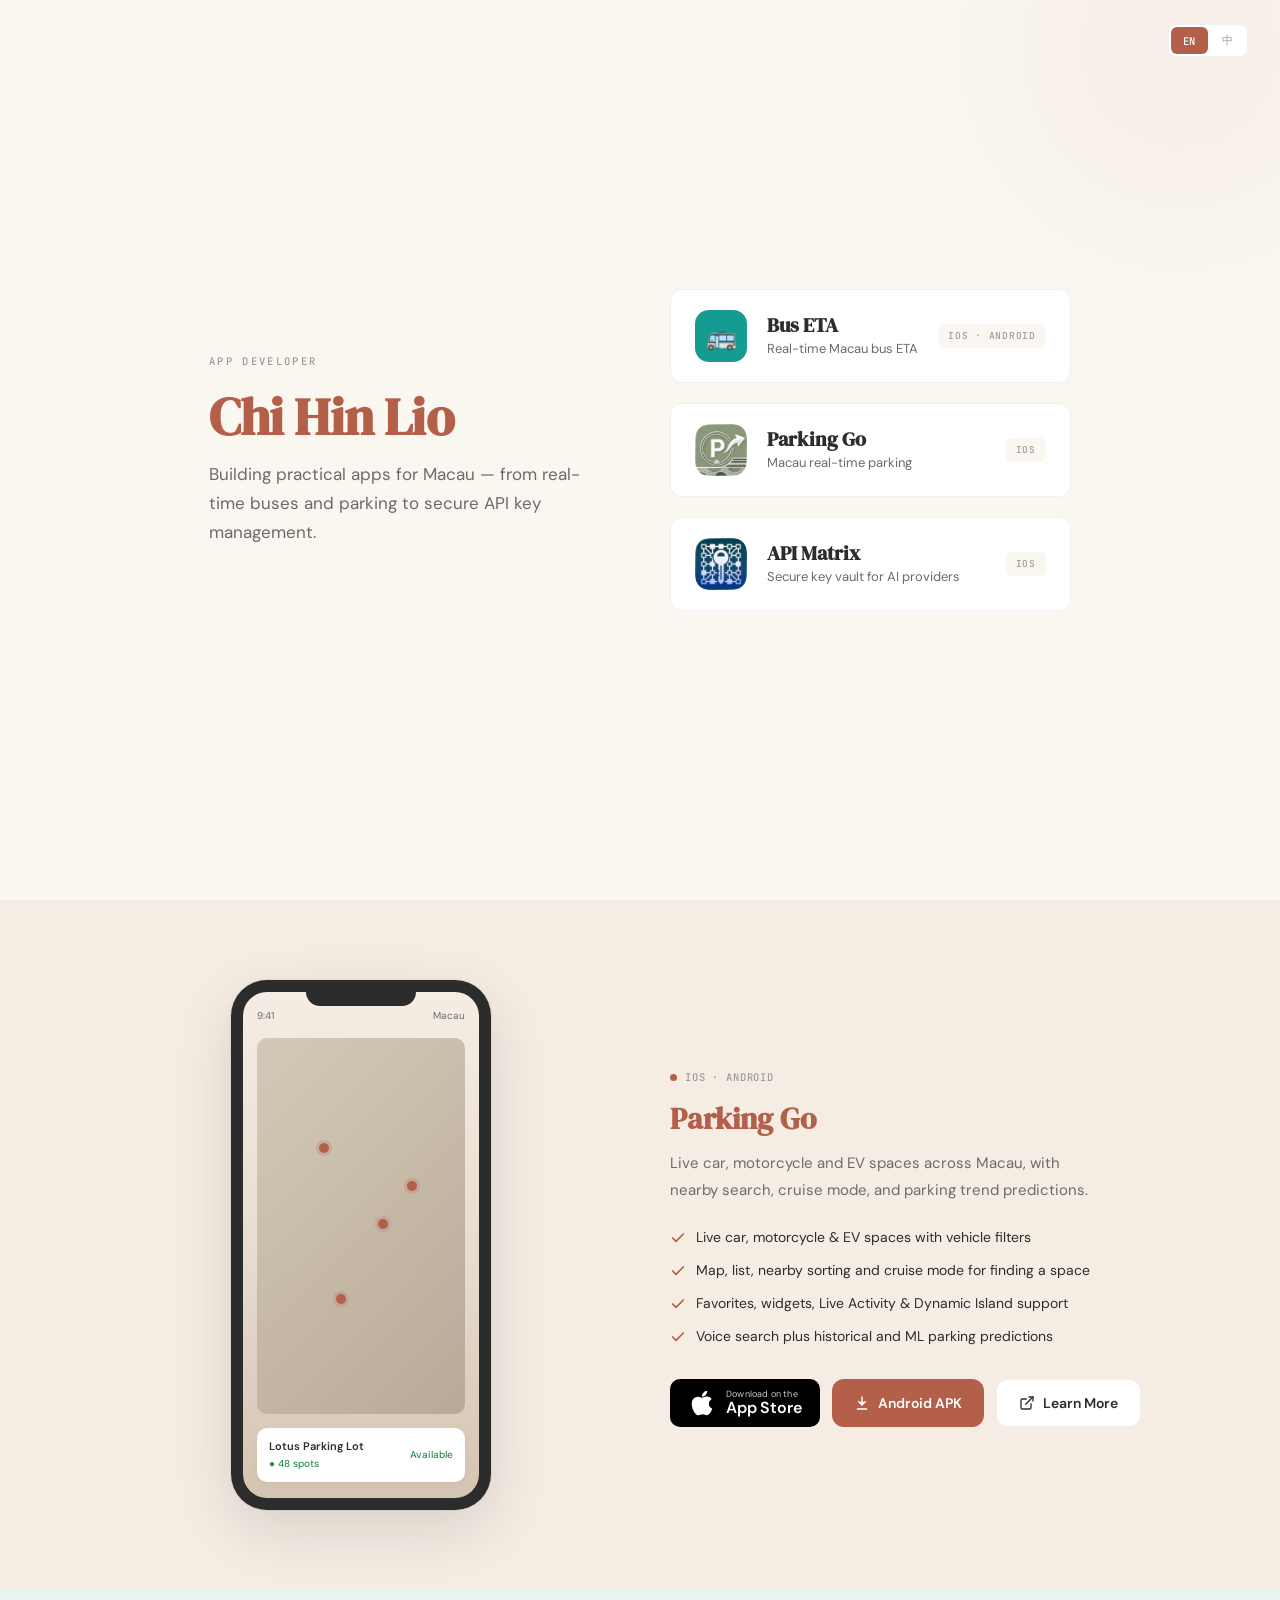
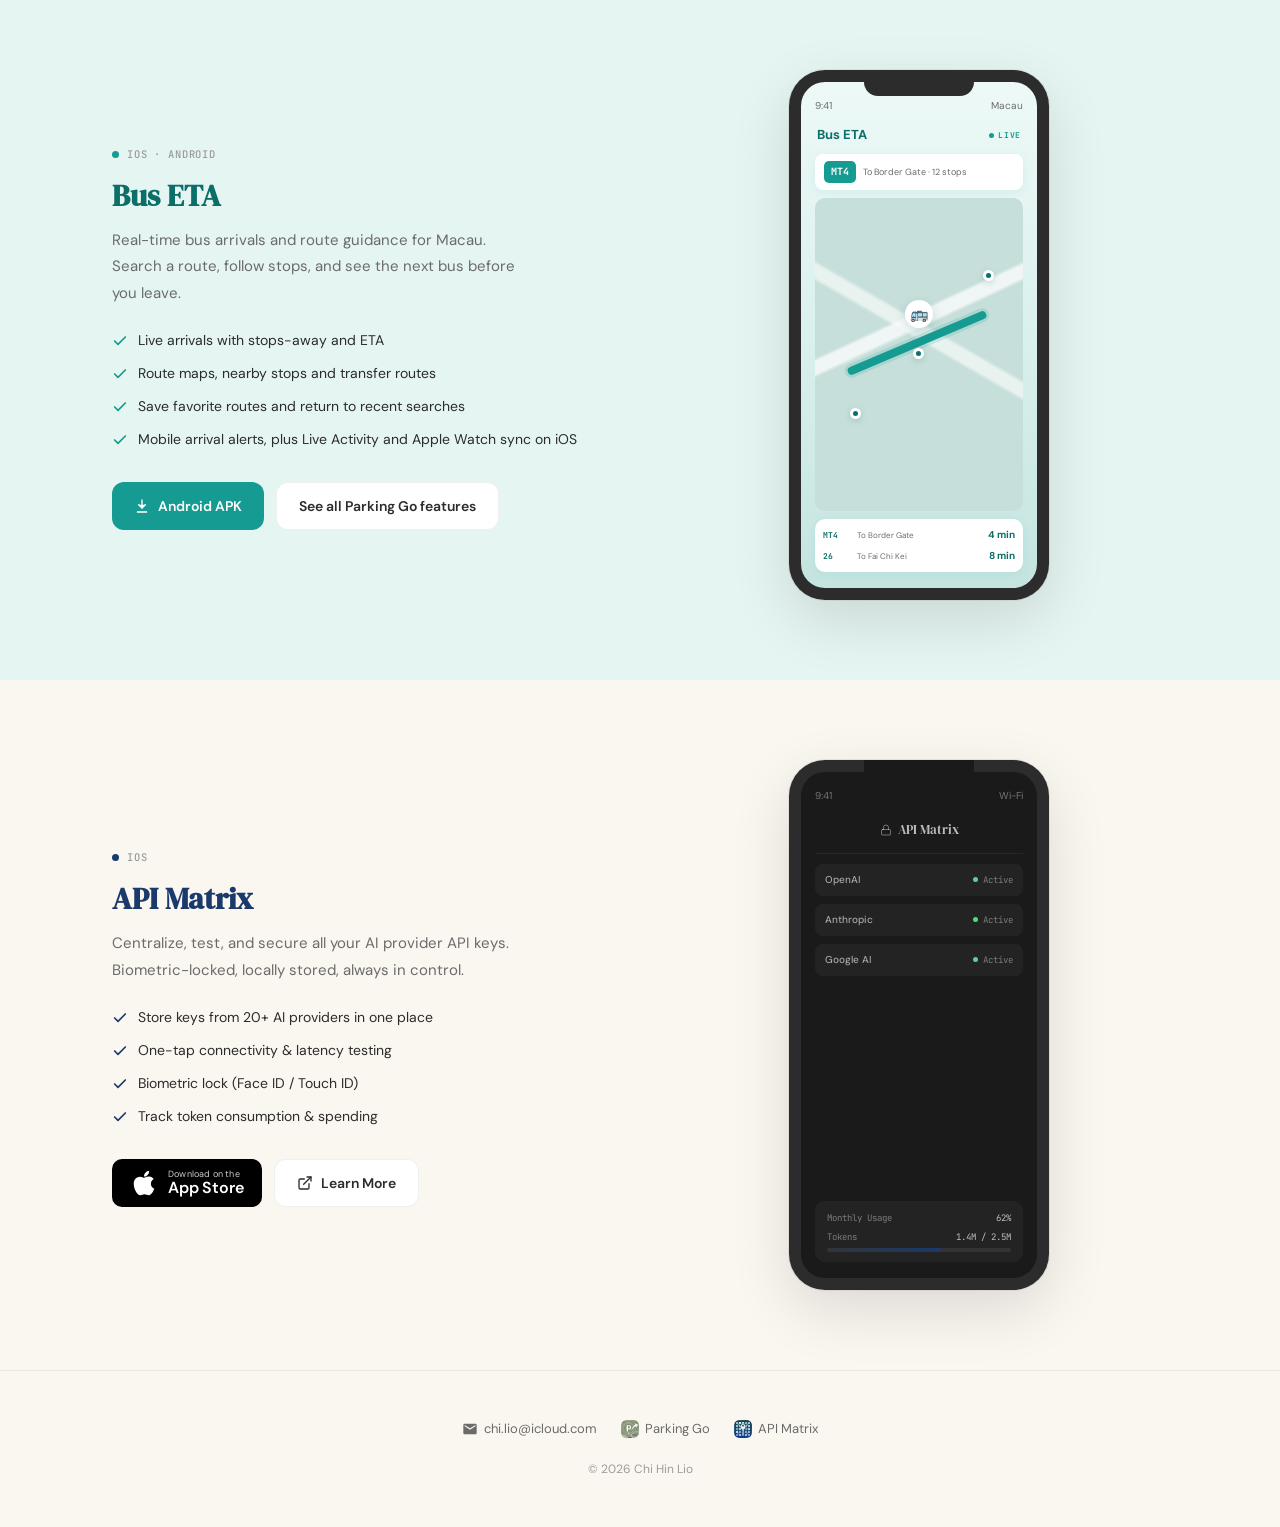
==== index.html @ 591a47d2 "Clarify platform-specific bus alert features" ====
<!DOCTYPE html>
<html lang="en">
<head>
  <meta charset="UTF-8">
  <meta name="viewport" content="width=device-width, initial-scale=1.0">
  <title data-i18n="title">Chi Hin Lio &middot; App Developer</title>
  <link rel="preconnect" href="https://fonts.googleapis.com">
  <link rel="preconnect" href="https://fonts.gstatic.com" crossorigin>
  <link href="https://fonts.googleapis.com/css2?family=DM+Sans:opsz,wght@9..40,400;9..40,500;9..40,600;9..40,700&family=DM+Serif+Display:ital@0;1&family=JetBrains+Mono:wght@500&display=swap" rel="stylesheet">
  <style>
    *, *::before, *::after { margin: 0; padding: 0; box-sizing: border-box; }

    :root {
      --cream: #faf6f0;
      --cream-dark: #f5ede4;
      --cream-deep: #e8ddd0;
      --terracotta: #b45f4a;
      --terracotta-light: #d4897a;
      --terracotta-deep: #8a3c2c;
      --navy: #1a3a6b;
      --navy-light: rgba(26, 58, 107, 0.08);
      --navy-border: rgba(26, 58, 107, 0.15);
      --bus: #159b91;
      --bus-deep: #0c6e69;
      --bus-light: #e5f5f2;
      --text: #2c2c2c;
      --text-light: #6b6b6b;
      --text-tertiary: #9c9c9c;
      --white: #ffffff;
      --border: rgba(0, 0, 0, 0.06);
      --radius: 12px;
      --font-display: 'DM Serif Display', serif;
      --font-body: 'DM Sans', sans-serif;
      --font-mono: 'JetBrains Mono', monospace;
    }

    html { -webkit-font-smoothing: antialiased; -moz-osx-font-smoothing: grayscale; scroll-behavior: smooth; }

    section[id] { scroll-margin-top: 100px; }

    body {
      font-family: var(--font-body);
      color: var(--text);
      background: var(--cream);
      line-height: 1.6;
    }

    .container {
      max-width: 1120px;
      margin: 0 auto;
      padding: 0 32px;
    }

    /* ── Lang Toggle ── */
    .lang-toggle {
      display: flex;
      gap: 2px;
      background: var(--white);
      border: 1px solid var(--border);
      border-radius: 8px;
      padding: 2px;
      width: fit-content;
      position: fixed;
      top: 24px;
      right: 32px;
      z-index: 100;
    }
    .lang-toggle button {
      background: none; border: none;
      color: var(--text-tertiary);
      font-family: var(--font-mono); font-size: 10.5px; font-weight: 500;
      letter-spacing: 0.04em; padding: 6px 12px; border-radius: 6px;
      cursor: pointer; transition: all 0.2s ease;
    }
    .lang-toggle button.active { background: var(--terracotta); color: var(--white); }
    .lang-toggle button:not(.active):hover { color: var(--text); }

    /* ── Hero ── */
    .hero {
      min-height: 100dvh;
      display: flex;
      align-items: center;
      padding: 80px 0;
      position: relative;
      overflow: hidden;
    }

    .hero::before {
      content: '';
      position: absolute;
      width: 500px;
      height: 500px;
      border-radius: 50%;
      background: radial-gradient(circle, rgba(180, 95, 74, 0.06) 0%, transparent 70%);
      top: -200px;
      right: -150px;
      pointer-events: none;
    }

    .hero-grid {
      display: grid;
      grid-template-columns: 1fr 1fr;
      gap: 60px;
      align-items: center;
      position: relative;
      z-index: 1;
    }

    .hero-text {
      opacity: 0;
      transform: translateY(24px);
      animation: fadeUp 0.8s cubic-bezier(0.16, 1, 0.3, 1) 0.1s forwards;
    }

    .hero-text .eyebrow {
      font-family: var(--font-mono);
      font-size: 10.5px;
      font-weight: 500;
      letter-spacing: 0.22em;
      text-transform: uppercase;
      color: var(--text-tertiary);
      margin-bottom: 20px;
    }

    .hero-text h1 {
      font-family: var(--font-display);
      font-size: 52px;
      line-height: 1.05;
      color: var(--terracotta);
      margin-bottom: 16px;
      letter-spacing: -0.01em;
    }

    .hero-text .sub {
      font-size: 17px;
      line-height: 1.7;
      color: var(--text-light);
      max-width: 400px;
    }

    .hero-logos {
      display: flex;
      flex-direction: column;
      gap: 20px;
      opacity: 0;
      transform: translateY(24px);
      animation: fadeUp 0.8s cubic-bezier(0.16, 1, 0.3, 1) 0.3s forwards;
    }

    .hero-card {
      display: flex;
      align-items: center;
      gap: 20px;
      padding: 20px 24px;
      background: var(--white);
      border-radius: var(--radius);
      border: 1px solid var(--border);
      text-decoration: none;
      color: inherit;
      transition: all 0.25s ease;
    }

    .hero-card:hover {
      border-color: var(--terracotta);
      box-shadow: 0 8px 32px rgba(0, 0, 0, 0.06);
      transform: translateY(-2px);
    }

    .hero-card .app-icon {
      width: 52px;
      height: 52px;
      border-radius: 14px;
      flex-shrink: 0;
      object-fit: cover;
    }

    .hero-card .icon-fallback {
      width: 52px;
      height: 52px;
      border-radius: 14px;
      flex-shrink: 0;
      display: flex;
      align-items: center;
      justify-content: center;
      background: var(--navy);
      color: var(--white);
      font-family: var(--font-display);
      font-size: 22px;
      font-weight: 700;
    }

    .hero-card .icon-fallback--bus {
      background: var(--bus);
      font-size: 25px;
    }

    .hero-card .info h2 {
      font-family: var(--font-display);
      font-size: 20px;
      line-height: 1.2;
      margin-bottom: 2px;
    }

    .hero-card .info p {
      font-size: 13px;
      color: var(--text-light);
    }

    .hero-card .badge-os {
      margin-left: auto;
      font-family: var(--font-mono);
      font-size: 9.5px;
      font-weight: 500;
      letter-spacing: 0.08em;
      text-transform: uppercase;
      color: var(--text-tertiary);
      padding: 4px 10px;
      background: var(--cream);
      border-radius: 6px;
      white-space: nowrap;
    }

    /* ── App Section ── */
    .app-section {
      padding: 80px 0;
    }

    .app-section--parking { background: var(--cream-dark); }
    .app-section--bus { background: var(--bus-light); }
    .app-section--matrix { background: var(--cream); }

    .app-grid {
      display: grid;
      grid-template-columns: 1fr 1fr;
      gap: 60px;
      align-items: center;
    }

    .app-grid--reverse .app-grid-visual { order: 2; }
    .app-grid--reverse .app-grid-info { order: 1; }

    .app-grid-info .app-badge {
      display: inline-flex;
      align-items: center;
      gap: 8px;
      font-family: var(--font-mono);
      font-size: 10.5px;
      font-weight: 500;
      letter-spacing: 0.08em;
      text-transform: uppercase;
      color: var(--text-tertiary);
      margin-bottom: 16px;
    }

    .app-grid-info .app-badge .dot {
      width: 7px;
      height: 7px;
      border-radius: 50%;
    }

    .app-grid-info .app-badge .dot--parking { background: var(--terracotta); }
    .app-grid-info .app-badge .dot--bus { background: var(--bus); }
    .app-grid-info .app-badge .dot--matrix { background: var(--navy); }

    .app-grid-info h3 {
      font-family: var(--font-display);
      font-size: 30px;
      line-height: 1.15;
      margin-bottom: 14px;
    }

    .app-grid-info h3 .accent--parking { color: var(--terracotta); }
    .app-grid-info h3 .accent--bus { color: var(--bus-deep); }
    .app-grid-info h3 .accent--matrix { color: var(--navy); }

    .app-grid-info .desc {
      font-size: 15px;
      line-height: 1.75;
      color: var(--text-light);
      margin-bottom: 24px;
      max-width: 420px;
    }

    .app-features {
      display: flex;
      flex-direction: column;
      gap: 12px;
      margin-bottom: 32px;
    }

    .app-features li {
      display: flex;
      align-items: flex-start;
      gap: 10px;
      font-size: 14px;
      line-height: 1.5;
      color: var(--text);
      list-style: none;
    }

    .app-features li svg {
      width: 16px;
      height: 16px;
      flex-shrink: 0;
      margin-top: 3px;
    }

    .app-features li .check--parking { color: var(--terracotta); }
    .app-features li .check--bus { color: var(--bus); }
    .app-features li .check--matrix { color: var(--navy); }

    .app-actions {
      display: flex;
      gap: 12px;
      flex-wrap: wrap;
    }

    .app-btn {
      display: inline-flex;
      align-items: center;
      gap: 8px;
      padding: 12px 22px;
      border-radius: var(--radius);
      text-decoration: none;
      font-size: 14px;
      font-weight: 600;
      transition: all 0.25s ease;
    }

    .app-btn--primary.app-btn--parking {
      background: var(--terracotta);
      color: var(--white);
    }

    .app-btn--primary.app-btn--parking:hover {
      background: var(--terracotta-deep);
      transform: translateY(-1px);
      box-shadow: 0 6px 20px rgba(180, 95, 74, 0.25);
    }

    .app-btn--primary.app-btn--bus {
      background: var(--bus);
      color: var(--white);
    }

    .app-btn--primary.app-btn--bus:hover {
      background: var(--bus-deep);
      transform: translateY(-1px);
      box-shadow: 0 6px 20px rgba(21, 155, 145, 0.25);
    }

    .app-btn--primary.app-btn--matrix {
      background: var(--navy);
      color: var(--white);
    }

    .app-btn--primary.app-btn--matrix:hover {
      background: #122a50;
      transform: translateY(-1px);
      box-shadow: 0 6px 20px rgba(26, 58, 107, 0.25);
    }

    .app-btn--secondary {
      background: var(--white);
      color: var(--text);
      border: 1px solid var(--border);
    }

    .app-btn--secondary:hover {
      border-color: var(--text-light);
      transform: translateY(-1px);
    }

    .app-btn:active { transform: scale(0.97); }

    /* ── Apple Store badge ── */
    .store-badge {
      display: inline-flex;
      align-items: center;
      gap: 10px;
      padding: 8px 18px;
      background: #000;
      border: none;
      border-radius: 10px;
      text-decoration: none;
      transition: all 0.25s ease;
      cursor: pointer;
    }
    .store-badge:hover {
      background: #1a1a1a;
      transform: translateY(-1px);
      box-shadow: 0 6px 20px rgba(0, 0, 0, 0.15);
    }
    .store-badge:active { transform: scale(0.97); }
    .store-badge .badge-icon {
      width: 28px;
      height: 28px;
      fill: #fff;
      flex-shrink: 0;
    }
    .store-badge .badge-text { line-height: 1; }
    .store-badge .badge-text .line1 {
      font-family: var(--font-body);
      font-size: 9px;
      font-weight: 400;
      color: rgba(255,255,255,0.8);
      letter-spacing: 0.02em;
      display: block;
      margin-bottom: 1px;
    }
    .store-badge .badge-text .line2 {
      font-family: var(--font-body);
      font-size: 16px;
      font-weight: 600;
      color: #fff;
      letter-spacing: -0.01em;
      display: block;
    }

    @media (prefers-color-scheme: dark) {
      .store-badge { background: #fff; }
      .store-badge:hover { background: #e6e6e6; }
      .store-badge .badge-icon { fill: #000; }
      .store-badge .badge-text .line1 { color: rgba(0,0,0,0.7); }
      .store-badge .badge-text .line2 { color: #000; }
    }

    .app-btn svg {
      width: 16px;
      height: 16px;
      fill: currentColor;
    }

    .app-btn--secondary svg {
      stroke: currentColor;
      fill: none;
    }

    /* ── Phone mockup (Parking) ── */
    .app-grid-visual {
      display: flex;
      justify-content: center;
    }

    .phone-mockup {
      width: 260px;
      height: 530px;
      background: var(--text);
      border-radius: 36px;
      padding: 12px;
      box-shadow: 0 20px 60px rgba(0, 0, 0, 0.12), 0 0 0 1px rgba(0, 0, 0, 0.06);
      position: relative;
    }

    .phone-mockup .notch {
      position: absolute;
      top: 0;
      left: 50%;
      transform: translateX(-50%);
      width: 110px;
      height: 26px;
      background: var(--text);
      border-radius: 0 0 14px 14px;
      z-index: 2;
    }

    .phone-mockup .screen {
      width: 100%;
      height: 100%;
      background: linear-gradient(180deg, var(--cream-dark) 0%, var(--cream-deep) 50%, #d4c4b2 100%);
      border-radius: 24px;
      overflow: hidden;
      padding: 16px 14px;
      display: flex;
      flex-direction: column;
    }

    .screen .status-row {
      display: flex;
      justify-content: space-between;
      font-size: 10px;
      color: var(--text-light);
      margin-bottom: 8px;
    }

    .screen .map-area {
      flex: 1;
      background: linear-gradient(135deg, #d4c9b8, #b8aa96);
      border-radius: 10px;
      position: relative;
      margin: 6px 0;
    }

    .screen .map-area .pin {
      position: absolute;
      width: 10px;
      height: 10px;
      background: var(--terracotta);
      border-radius: 50%;
      box-shadow: 0 0 0 3px rgba(180, 95, 74, 0.2);
    }

    .screen .map-area .pin:nth-child(1) { top: 28%; left: 30%; }
    .screen .map-area .pin:nth-child(2) { top: 48%; left: 58%; }
    .screen .map-area .pin:nth-child(3) { top: 68%; left: 38%; }
    .screen .map-area .pin:nth-child(4) { top: 38%; left: 72%; }

    .screen .parking-card {
      background: var(--white);
      border-radius: 10px;
      padding: 10px 12px;
      margin-top: 8px;
      display: flex;
      justify-content: space-between;
      align-items: center;
      box-shadow: 0 2px 8px rgba(0, 0, 0, 0.04);
    }

    .screen .parking-card .name {
      font-size: 11px;
      font-weight: 600;
    }

    .screen .parking-card .spots {
      font-size: 10px;
      color: #2d8a4e;
      font-weight: 500;
    }

    /* ── Bus ETA phone mockup ── */
    .phone-mockup--bus .screen {
      background: linear-gradient(180deg, #edf9f7 0%, #d9f0ed 52%, #c4e4e0 100%);
    }

    .bus-screen-header {
      display: flex;
      align-items: center;
      justify-content: space-between;
      padding: 3px 2px 8px;
      color: var(--bus-deep);
      font-size: 13px;
      font-weight: 700;
    }

    .bus-screen-header .live {
      display: inline-flex;
      align-items: center;
      gap: 4px;
      color: var(--bus);
      font-family: var(--font-mono);
      font-size: 8px;
      letter-spacing: 0.08em;
    }

    .bus-screen-header .live::before {
      content: '';
      width: 5px;
      height: 5px;
      border-radius: 50%;
      background: var(--bus);
    }

    .bus-route-selector {
      display: flex;
      align-items: center;
      gap: 7px;
      padding: 7px 9px;
      background: var(--white);
      border-radius: 8px;
      box-shadow: 0 2px 8px rgba(21, 155, 145, 0.08);
      font-size: 9px;
      color: var(--text-light);
    }

    .bus-route-selector .route-code {
      padding: 3px 7px;
      border-radius: 5px;
      background: var(--bus);
      color: white;
      font-family: var(--font-mono);
      font-size: 10px;
      font-weight: 700;
    }

    .bus-map {
      flex: 1;
      min-height: 190px;
      position: relative;
      overflow: hidden;
      margin: 8px 0;
      border-radius: 10px;
      background:
        linear-gradient(155deg, transparent 0 39%, rgba(255,255,255,0.72) 40% 43%, transparent 44%),
        linear-gradient(30deg, transparent 0 53%, rgba(255,255,255,0.58) 54% 57%, transparent 58%),
        #c7dfda;
    }

    .bus-map .route-line {
      position: absolute;
      width: 72%;
      height: 8px;
      left: 13%;
      top: 45%;
      border-radius: 99px;
      background: var(--bus);
      transform: rotate(-23deg);
      box-shadow: 0 0 0 3px rgba(21, 155, 145, 0.16);
    }

    .bus-map .stop {
      position: absolute;
      width: 11px;
      height: 11px;
      border: 3px solid white;
      border-radius: 50%;
      background: var(--bus-deep);
      box-shadow: 0 2px 6px rgba(12, 110, 105, 0.2);
    }

    .bus-map .stop--one { left: 17%; top: 67%; }
    .bus-map .stop--two { left: 47%; top: 48%; }
    .bus-map .stop--three { right: 14%; top: 23%; }

    .bus-map .bus-marker {
      position: absolute;
      left: 50%;
      top: 37%;
      display: grid;
      width: 28px;
      height: 28px;
      place-items: center;
      border-radius: 50%;
      background: white;
      font-size: 15px;
      box-shadow: 0 4px 12px rgba(12, 110, 105, 0.2);
      transform: translate(-50%, -50%);
    }

    .bus-arrivals {
      display: flex;
      flex-direction: column;
      gap: 5px;
      padding: 8px;
      background: var(--white);
      border-radius: 10px;
      box-shadow: 0 2px 8px rgba(21, 155, 145, 0.08);
    }

    .bus-arrivals .row {
      display: grid;
      grid-template-columns: 28px 1fr auto;
      align-items: center;
      gap: 6px;
      font-size: 8px;
      color: var(--text-light);
    }

    .bus-arrivals .row .route {
      color: var(--bus-deep);
      font-family: var(--font-mono);
      font-weight: 700;
    }

    .bus-arrivals .row strong {
      color: var(--bus-deep);
      font-size: 10px;
    }

    /* ── Matrix phone mockup ── */
    .phone-mockup--dark .screen {
      background: #1a1a1a;
      color: rgba(255, 255, 255, 0.85);
    }

    .phone-mockup--dark .screen .status-row {
      color: rgba(255, 255, 255, 0.4);
    }

    .matrix-header {
      display: flex;
      align-items: center;
      justify-content: center;
      gap: 6px;
      padding: 8px 0 12px;
      border-bottom: 1px solid rgba(255, 255, 255, 0.06);
    }

    .matrix-header span {
      font-family: var(--font-display);
      font-size: 13px;
      color: rgba(255, 255, 255, 0.7);
    }

    .matrix-header .lock {
      width: 12px;
      height: 12px;
    }

    .matrix-providers {
      flex: 1;
      padding: 10px 0;
      display: flex;
      flex-direction: column;
      gap: 8px;
    }

    .matrix-providers .row {
      display: flex;
      align-items: center;
      justify-content: space-between;
      padding: 8px 10px;
      background: rgba(255, 255, 255, 0.04);
      border-radius: 8px;
    }

    .matrix-providers .row .name {
      font-size: 10px;
      font-weight: 500;
      color: rgba(255, 255, 255, 0.6);
    }

    .matrix-providers .row .status {
      display: flex;
      align-items: center;
      gap: 5px;
      font-size: 9px;
      color: rgba(255, 255, 255, 0.4);
      font-family: var(--font-mono);
    }

    .matrix-providers .row .status .pulse {
      width: 5px;
      height: 5px;
      border-radius: 50%;
      background: #4ade80;
    }

    .matrix-usage {
      background: rgba(255, 255, 255, 0.04);
      border-radius: 10px;
      padding: 10px 12px;
      margin-top: 4px;
    }

    .matrix-usage .row {
      display: flex;
      justify-content: space-between;
      font-size: 9px;
      margin-bottom: 4px;
      color: rgba(255, 255, 255, 0.4);
      font-family: var(--font-mono);
    }

    .matrix-usage .row:last-child { margin-bottom: 0; }

    .matrix-usage .row .val {
      color: rgba(255, 255, 255, 0.7);
    }

    .matrix-usage .bar-wrap {
      height: 4px;
      background: rgba(255, 255, 255, 0.08);
      border-radius: 2px;
      margin-top: 4px;
      overflow: hidden;
    }

    .matrix-usage .bar-wrap .bar {
      height: 100%;
      width: 62%;
      background: linear-gradient(90deg, var(--navy-light), var(--navy));
      border-radius: 2px;
    }

    /* ── Footer ── */
    .footer {
      text-align: center;
      padding: 48px 32px;
      border-top: 1px solid var(--border);
    }

    .footer .links {
      display: flex;
      justify-content: center;
      gap: 24px;
      margin-bottom: 20px;
      flex-wrap: wrap;
    }

    .footer .links a {
      color: var(--text-light);
      text-decoration: none;
      font-size: 13px;
      display: inline-flex;
      align-items: center;
      gap: 6px;
      transition: color 0.2s;
    }

    .footer .links a:hover { color: var(--text); }

    .footer .links a svg {
      width: 16px;
      height: 16px;
      fill: currentColor;
    }

    .footer .links a .foot-icon {
      width: 18px;
      height: 18px;
      border-radius: 5px;
      flex-shrink: 0;
      object-fit: cover;
    }

    .footer .copy {
      font-size: 12px;
      color: var(--text-tertiary);
    }

    /* ── Scroll reveal ── */
    .reveal {
      opacity: 0;
      transform: translateY(30px);
      transition: opacity 0.7s cubic-bezier(0.16, 1, 0.3, 1), transform 0.7s cubic-bezier(0.16, 1, 0.3, 1);
    }
    .reveal.visible { opacity: 1; transform: translateY(0); }

    .reveal-delay-1 { transition-delay: 0.05s; }
    .reveal-delay-2 { transition-delay: 0.15s; }
    .reveal-delay-3 { transition-delay: 0.25s; }
    .reveal-delay-4 { transition-delay: 0.35s; }

    @keyframes fadeUp {
      to { opacity: 1; transform: translateY(0); }
    }

    @media (prefers-reduced-motion: reduce) {
      .hero-text, .hero-logos, .reveal { opacity: 1; transform: none; animation: none; transition: none; }
    }

    /* ── Dark mode ── */
    @media (prefers-color-scheme: dark) {
      :root {
        --cream: #141312;
        --cream-dark: #1c1b1a;
        --cream-deep: #2a2825;
        --terracotta: #d4897a;
        --terracotta-light: #e8a898;
        --terracotta-deep: #b45f4a;
        --navy: #7a9fd4;
        --navy-light: rgba(122, 159, 212, 0.1);
        --navy-border: rgba(122, 159, 212, 0.2);
        --text: #e8e6e1;
        --text-light: #9c9a94;
        --text-tertiary: #6b6a66;
        --white: #1c1b1a;
        --border: rgba(255, 255, 255, 0.06);
      }

      .hero::before {
        background: radial-gradient(circle, rgba(212, 137, 122, 0.08) 0%, transparent 70%);
      }

      .hero-card .badge-os { background: var(--cream-dark); }
      .app-section--parking { background: var(--cream); }
      .app-section--bus { background: var(--cream-dark); }
      .app-section--matrix { background: var(--cream-dark); }
      .app-btn--secondary { background: var(--cream-dark); }
      .lang-toggle button.active { background: var(--terracotta); }
    }

    /* ── Responsive ── */
    @media (max-width: 900px) {
      .hero-grid { grid-template-columns: 1fr; gap: 40px; }
      .hero-text h1 { font-size: 40px; }
      .app-grid { grid-template-columns: 1fr; gap: 40px; }
      .app-grid--reverse .app-grid-visual { order: 1; }
      .app-grid--reverse .app-grid-info { order: 2; }
      .app-grid-visual { order: -1; }
      .container { padding: 0 24px; }
      .lang-toggle { top: 16px; right: 16px; }
    }

    @media (max-width: 600px) {
      .hero { min-height: auto; padding: 60px 0 40px; }
      .hero-text h1 { font-size: 32px; }
      .hero-card { padding: 16px; }
      .hero-card .app-icon, .hero-card .icon-fallback { width: 44px; height: 44px; }
      .hero-card .info h2 { font-size: 17px; }
      .app-section { padding: 60px 0; }
      .app-grid-info h3 { font-size: 24px; }
      .phone-mockup { width: 220px; height: 450px; }
      .footer .links { gap: 16px; flex-direction: column; }
    }
  </style>
</head>
<body>

  <div class="lang-toggle" role="group" aria-label="Language switch">
    <button data-lang="en" class="active">EN</button>
    <button data-lang="zh">中</button>
  </div>

  <!-- ═══ HERO ═══ -->
  <section class="hero">
    <div class="container hero-grid">
      <div class="hero-text">
        <div class="eyebrow" data-i18n="heroEyebrow">App Developer</div>
        <h1>Chi Hin Lio</h1>
        <p class="sub" data-i18n="heroSub">Building practical apps for Macau — from real-time buses and parking to secure API key management.</p>
      </div>
      <div class="hero-logos">
        <a href="#bus" class="hero-card">
          <div class="icon-fallback icon-fallback--bus" aria-hidden="true">🚌</div>
          <div class="info">
            <h2 data-i18n="busName">Bus ETA</h2>
            <p data-i18n="busTagline">Real-time Macau bus ETA</p>
          </div>
          <span class="badge-os">iOS · Android</span>
        </a>
        <a href="#parking" class="hero-card">
          <img class="app-icon" src="app-icon.png" alt="泊" draggable="false">
          <div class="info">
            <h2 data-i18n="parkingName">Parking Go</h2>
            <p data-i18n="parkingTagline">Parking Go — Macau real-time parking</p>
          </div>
          <span class="badge-os">iOS</span>
        </a>
        <a href="#matrix" class="hero-card">
          <img class="app-icon" src="apimatrix-icon.png" alt="API Matrix" draggable="false">
          <div class="info">
            <h2 data-i18n="matrixName">API Matrix</h2>
            <p data-i18n="matrixTagline">Secure key vault for AI providers</p>
          </div>
          <span class="badge-os">iOS</span>
        </a>
      </div>
    </div>
  </section>

  <!-- ═══ APP 1: 泊 ═══ -->
  <section class="app-section app-section--parking" id="parking">
    <div class="container app-grid">
      <div class="app-grid-visual reveal reveal-delay-1">
        <div class="phone-mockup">
          <div class="notch"></div>
          <div class="screen">
            <div class="status-row">
              <span>9:41</span>
              <span data-i18n="mockLocation">Macau</span>
            </div>
            <div class="map-area">
              <div class="pin"></div>
              <div class="pin"></div>
              <div class="pin"></div>
              <div class="pin"></div>
            </div>
            <div class="parking-card">
              <div>
                <div class="name" data-i18n="mockLot">栢湖停車場</div>
                <div class="spots" data-i18n="mockSpots">● 48 spots</div>
              </div>
              <div class="spots" style="color:#2d8a4e;" data-i18n="mockAvail">Available</div>
            </div>
          </div>
        </div>
      </div>
        <div class="app-grid-info">
        <div class="app-badge reveal">
          <span class="dot dot--parking"></span>
          iOS · Android
        </div>
        <h3 class="reveal reveal-delay-1"><span class="accent--parking" data-i18n="parkingName">Parking Go</span></h3>
        <p class="desc reveal reveal-delay-2" data-i18n="parkingDesc">實時查看全澳門車位、附近停車場及泊車趨勢，亦可用巡航模式一路搵位。</p>
        <ul class="app-features">
          <li class="reveal reveal-delay-1">
            <svg class="check--parking" viewBox="0 0 24 24" fill="none" stroke="currentColor" stroke-width="2.5" stroke-linecap="round" stroke-linejoin="round"><polyline points="20 6 9 17 4 12"/></svg>
            <span data-i18n="pf1">Live car, motorcycle & EV spaces with vehicle filters</span>
          </li>
          <li class="reveal reveal-delay-2">
            <svg class="check--parking" viewBox="0 0 24 24" fill="none" stroke="currentColor" stroke-width="2.5" stroke-linecap="round" stroke-linejoin="round"><polyline points="20 6 9 17 4 12"/></svg>
            <span data-i18n="pf2">Map, list, nearby sorting and cruise mode for finding a space</span>
          </li>
          <li class="reveal reveal-delay-3">
            <svg class="check--parking" viewBox="0 0 24 24" fill="none" stroke="currentColor" stroke-width="2.5" stroke-linecap="round" stroke-linejoin="round"><polyline points="20 6 9 17 4 12"/></svg>
            <span data-i18n="pf3">Favorites, widgets, Live Activity & Dynamic Island support</span>
          </li>
          <li class="reveal reveal-delay-4">
            <svg class="check--parking" viewBox="0 0 24 24" fill="none" stroke="currentColor" stroke-width="2.5" stroke-linecap="round" stroke-linejoin="round"><polyline points="20 6 9 17 4 12"/></svg>
            <span data-i18n="pf4">Voice search plus historical and ML parking predictions</span>
          </li>
        </ul>
        <div class="app-actions reveal reveal-delay-3">
          <a href="https://apps.apple.com/mo/app/%E6%BE%B3%E6%B3%8A/id6767880155" class="store-badge" target="_blank" rel="noopener">
            <svg class="badge-icon" viewBox="0 0 384 512"><path d="M318.7 268.7c-.2-36.7 16.4-64.4 50-84.8-18.8-26.9-47.2-41.7-84.7-44.6-35.5-2.8-74.3 20.7-88.5 20.7-15 0-49.4-19.7-76.4-19.7C63.3 141.2 4 184.8 4 273.5q0 39.3 14.4 81.2c12.8 36.7 59 126.7 107.2 125.2 25.2-.6 43-17.9 75.8-17.9 31.8 0 48.3 17.9 76.4 17.9 48.6-.7 90.4-82.5 102.6-119.3-65.2-30.7-61.7-90-61.7-91.9zm-56.6-164.2c27.3-32.4 24.8-61.9 24-72.5-24.1 1.4-52 16.4-67.9 34.9-17.5 19.8-27.8 44.3-25.6 71.9 26.1 2 49.9-11.4 69.5-34.3z"/></svg>
            <div class="badge-text">
              <span class="line1" data-i18n="badgeLine1">Download on the</span>
              <span class="line2" data-i18n="badgeLine2">App Store</span>
            </div>
          </a>
          <a href="https://github.com/ChiHin-Lio/ParkGo/releases/download/android-v2.5.0/app-release.apk" class="app-btn app-btn--primary app-btn--parking" target="_blank" rel="noopener" download>
            <svg viewBox="0 0 24 24" fill="none" stroke="currentColor" stroke-width="2" stroke-linecap="round" stroke-linejoin="round"><path d="M12 3v12"/><path d="m7 10 5 5 5-5"/><path d="M5 21h14"/></svg>
            <span data-i18n="downloadAndroid">Android APK</span>
          </a>
          <a href="parking.html" class="app-btn app-btn--secondary">
            <svg viewBox="0 0 24 24" fill="none" stroke="currentColor" stroke-width="2" stroke-linecap="round" stroke-linejoin="round"><path d="M18 13v6a2 2 0 0 1-2 2H5a2 2 0 0 1-2-2V8a2 2 0 0 1 2-2h6"/><polyline points="15 3 21 3 21 9"/><line x1="10" y1="14" x2="21" y2="3"/></svg>
            <span data-i18n="learnMore">Learn More</span>
          </a>
        </div>
      </div>
    </div>
  </section>

  <!-- ═══ APP 2: 澳泊巴士 ETA ═══ -->
  <section class="app-section app-section--bus" id="bus">
    <div class="container app-grid app-grid--reverse">
      <div class="app-grid-visual reveal reveal-delay-1">
        <div class="phone-mockup phone-mockup--bus">
          <div class="notch"></div>
          <div class="screen">
            <div class="status-row">
              <span>9:41</span>
              <span data-i18n="mockLocation">Macau</span>
            </div>
            <div class="bus-screen-header">
              <span data-i18n="busScreenTitle">Bus ETA</span>
              <span class="live" data-i18n="busLive">LIVE</span>
            </div>
            <div class="bus-route-selector">
              <span class="route-code">MT4</span>
              <span data-i18n="busRouteSelect">往關閘 · 途經 12 站</span>
            </div>
            <div class="bus-map">
              <span class="route-line"></span>
              <span class="stop stop--one"></span>
              <span class="stop stop--two"></span>
              <span class="stop stop--three"></span>
              <span class="bus-marker">🚌</span>
            </div>
            <div class="bus-arrivals">
              <div class="row"><span class="route">MT4</span><span data-i18n="busDestination">往關閘</span><strong>4 min</strong></div>
              <div class="row"><span class="route">26</span><span data-i18n="busDestinationTwo">往筷子基</span><strong>8 min</strong></div>
            </div>
          </div>
        </div>
      </div>
      <div class="app-grid-info">
        <div class="app-badge reveal">
          <span class="dot dot--bus"></span>
          <span data-i18n="busPlatform">iOS · Android</span>
        </div>
        <h3 class="reveal reveal-delay-1"><span class="accent--bus" data-i18n="busName">Bus ETA</span></h3>
        <p class="desc reveal reveal-delay-2" data-i18n="busDesc">Real-time bus arrivals and route guidance for Macau. Search a route, follow stops, and see the next bus before you leave.</p>
        <ul class="app-features">
          <li class="reveal reveal-delay-1">
            <svg class="check--bus" viewBox="0 0 24 24" fill="none" stroke="currentColor" stroke-width="2.5" stroke-linecap="round" stroke-linejoin="round"><polyline points="20 6 9 17 4 12"/></svg>
            <span data-i18n="bf1">Live arrivals with stops-away and ETA</span>
          </li>
          <li class="reveal reveal-delay-2">
            <svg class="check--bus" viewBox="0 0 24 24" fill="none" stroke="currentColor" stroke-width="2.5" stroke-linecap="round" stroke-linejoin="round"><polyline points="20 6 9 17 4 12"/></svg>
            <span data-i18n="bf2">Route maps, nearby stops and transfer routes</span>
          </li>
          <li class="reveal reveal-delay-3">
            <svg class="check--bus" viewBox="0 0 24 24" fill="none" stroke="currentColor" stroke-width="2.5" stroke-linecap="round" stroke-linejoin="round"><polyline points="20 6 9 17 4 12"/></svg>
            <span data-i18n="bf3">Save favorite routes and return to recent searches</span>
          </li>
          <li class="reveal reveal-delay-4">
            <svg class="check--bus" viewBox="0 0 24 24" fill="none" stroke="currentColor" stroke-width="2.5" stroke-linecap="round" stroke-linejoin="round"><polyline points="20 6 9 17 4 12"/></svg>
            <span data-i18n="bf4">Mobile arrival alerts, plus Live Activity and Apple Watch sync on iOS</span>
          </li>
        </ul>
        <div class="app-actions reveal reveal-delay-3">
          <a href="https://github.com/ChiHin-Lio/ParkGo/releases/download/android-v2.5.0/app-release.apk" class="app-btn app-btn--primary app-btn--bus" target="_blank" rel="noopener" download>
            <svg viewBox="0 0 24 24" fill="none" stroke="currentColor" stroke-width="2" stroke-linecap="round" stroke-linejoin="round"><path d="M12 3v12"/><path d="m7 10 5 5 5-5"/><path d="M5 21h14"/></svg>
            <span data-i18n="downloadAndroid">Android APK</span>
          </a>
          <a href="parking.html" class="app-btn app-btn--secondary">
            <span data-i18n="busMore">See all Parking Go features</span>
          </a>
        </div>
      </div>
    </div>
  </section>

  <!-- ═══ APP 3: API Matrix ═══ -->
  <section class="app-section app-section--matrix" id="matrix">
    <div class="container app-grid app-grid--reverse">
      <div class="app-grid-visual reveal reveal-delay-1">
        <div class="phone-mockup phone-mockup--dark">
          <div class="notch" style="background:#1a1a1a;"></div>
          <div class="screen">
            <div class="status-row">
              <span>9:41</span>
              <span data-i18n="mockSignal">Wi-Fi</span>
            </div>
            <div class="matrix-header">
              <svg class="lock" viewBox="0 0 24 24" fill="none" stroke="rgba(255,255,255,0.5)" stroke-width="1.5" stroke-linecap="round" stroke-linejoin="round"><rect x="3" y="11" width="18" height="11" rx="2" ry="2"/><path d="M7 11V7a5 5 0 0 1 10 0v4"/></svg>
              <span data-i18n="matrixHeader">API Matrix</span>
            </div>
            <div class="matrix-providers">
              <div class="row">
                <span class="name">OpenAI</span>
                <span class="status"><span class="pulse"></span> <span data-i18n="statusOk">Active</span></span>
              </div>
              <div class="row">
                <span class="name">Anthropic</span>
                <span class="status"><span class="pulse"></span> <span data-i18n="statusOk">Active</span></span>
              </div>
              <div class="row">
                <span class="name">Google AI</span>
                <span class="status"><span class="pulse"></span> <span data-i18n="statusOk">Active</span></span>
              </div>
            </div>
            <div class="matrix-usage">
              <div class="row">
                <span data-i18n="usageLabel">Monthly Usage</span>
                <span class="val">62%</span>
              </div>
              <div class="row">
                <span data-i18n="tokensLabel">Tokens</span>
                <span class="val">1.4M / 2.5M</span>
              </div>
              <div class="bar-wrap"><div class="bar"></div></div>
            </div>
          </div>
        </div>
      </div>
      <div class="app-grid-info">
        <div class="app-badge reveal">
          <span class="dot dot--matrix"></span>
          iOS
        </div>
        <h3 class="reveal reveal-delay-1"><span class="accent--matrix" data-i18n="matrixName">API Matrix</span></h3>
        <p class="desc reveal reveal-delay-2" data-i18n="matrixDesc">Centrally manage, test, and secure all your AI provider API keys. Biometric-locked, locally stored, always in control.</p>
        <ul class="app-features">
          <li class="reveal reveal-delay-1">
            <svg class="check--matrix" viewBox="0 0 24 24" fill="none" stroke="currentColor" stroke-width="2.5" stroke-linecap="round" stroke-linejoin="round"><polyline points="20 6 9 17 4 12"/></svg>
            <span data-i18n="mf1">Store keys from 20+ AI providers in one place</span>
          </li>
          <li class="reveal reveal-delay-2">
            <svg class="check--matrix" viewBox="0 0 24 24" fill="none" stroke="currentColor" stroke-width="2.5" stroke-linecap="round" stroke-linejoin="round"><polyline points="20 6 9 17 4 12"/></svg>
            <span data-i18n="mf2">One-tap connectivity & latency testing</span>
          </li>
          <li class="reveal reveal-delay-3">
            <svg class="check--matrix" viewBox="0 0 24 24" fill="none" stroke="currentColor" stroke-width="2.5" stroke-linecap="round" stroke-linejoin="round"><polyline points="20 6 9 17 4 12"/></svg>
            <span data-i18n="mf3">Biometric lock (Face ID / Touch ID)</span>
          </li>
          <li class="reveal reveal-delay-4">
            <svg class="check--matrix" viewBox="0 0 24 24" fill="none" stroke="currentColor" stroke-width="2.5" stroke-linecap="round" stroke-linejoin="round"><polyline points="20 6 9 17 4 12"/></svg>
            <span data-i18n="mf4">Track token consumption & spending</span>
          </li>
        </ul>
        <div class="app-actions reveal reveal-delay-3">
          <a href="https://apps.apple.com/mo/app/api%E5%84%B2%E9%99%A3/id6779679646" class="store-badge" target="_blank" rel="noopener">
            <svg class="badge-icon" viewBox="0 0 384 512"><path d="M318.7 268.7c-.2-36.7 16.4-64.4 50-84.8-18.8-26.9-47.2-41.7-84.7-44.6-35.5-2.8-74.3 20.7-88.5 20.7-15 0-49.4-19.7-76.4-19.7C63.3 141.2 4 184.8 4 273.5q0 39.3 14.4 81.2c12.8 36.7 59 126.7 107.2 125.2 25.2-.6 43-17.9 75.8-17.9 31.8 0 48.3 17.9 76.4 17.9 48.6-.7 90.4-82.5 102.6-119.3-65.2-30.7-61.7-90-61.7-91.9zm-56.6-164.2c27.3-32.4 24.8-61.9 24-72.5-24.1 1.4-52 16.4-67.9 34.9-17.5 19.8-27.8 44.3-25.6 71.9 26.1 2 49.9-11.4 69.5-34.3z"/></svg>
            <div class="badge-text">
              <span class="line1" data-i18n="badgeLine1">Download on the</span>
              <span class="line2" data-i18n="badgeLine2">App Store</span>
            </div>
          </a>
          <a href="https://hinesslio.github.io/api-matrix-info" class="app-btn app-btn--secondary" target="_blank" rel="noopener">
            <svg viewBox="0 0 24 24" fill="none" stroke="currentColor" stroke-width="2" stroke-linecap="round" stroke-linejoin="round"><path d="M18 13v6a2 2 0 0 1-2 2H5a2 2 0 0 1-2-2V8a2 2 0 0 1 2-2h6"/><polyline points="15 3 21 3 21 9"/><line x1="10" y1="14" x2="21" y2="3"/></svg>
            <span data-i18n="learnMoreMatrix">Learn More</span>
          </a>
        </div>
      </div>
    </div>
  </section>

  <!-- ═══ FOOTER ═══ -->
  <footer class="footer">
    <div class="links">
      <a href="mailto:chi.lio@icloud.com">
        <svg viewBox="0 0 24 24" fill="currentColor"><path d="M20 4H4c-1.1 0-2 .9-2 2v12c0 1.1.9 2 2 2h16c1.1 0 2-.9 2-2V6c0-1.1-.9-2-2-2zm0 4l-8 5-8-5V6l8 5 8-5v2z"/></svg>
        chi.lio@icloud.com
      </a>
      <a href="parking.html">
        <img class="foot-icon" src="app-icon.png" alt="" draggable="false">
        <span data-i18n="footerParking">Parking Go</span>
      </a>
      <a href="https://hinesslio.github.io/api-matrix-info" target="_blank" rel="noopener">
        <img class="foot-icon" src="apimatrix-icon.png" alt="" draggable="false">
        API Matrix
      </a>
    </div>
    <div class="copy">&copy; 2026 Chi Hin Lio</div>
  </footer>

  <script>
    const i18n = {
      en: {
        title: 'Chi Hin Lio \u00B7 App Developer',
        heroEyebrow: 'App Developer',
        heroSub: 'Building practical apps for Macau — from real-time buses and parking to secure API key management.',
        busTagline: 'Real-time Macau bus ETA',
        busName: 'Bus ETA',
        busPlatform: 'iOS · Android',
        busScreenTitle: 'Bus ETA',
        busLive: 'LIVE',
        busRouteSelect: 'To Border Gate · 12 stops',
        busDestination: 'To Border Gate',
        busDestinationTwo: 'To Fai Chi Kei',
        busDesc: 'Real-time bus arrivals and route guidance for Macau. Search a route, follow stops, and see the next bus before you leave.',
        bf1: 'Live arrivals with stops-away and ETA',
        bf2: 'Route maps, nearby stops and transfer routes',
        bf3: 'Save favorite routes and return to recent searches',
        bf4: 'Mobile arrival alerts, plus Live Activity and Apple Watch sync on iOS',
        busMore: 'See all Parking Go features',
        parkingTagline: 'Macau real-time parking',
        matrixTagline: 'Secure key vault for AI providers',
        mockLocation: 'Macau',
        mockLot: 'Lotus Parking Lot',
        mockSpots: '\u25CF 48 spots',
        mockAvail: 'Available',
        parkingName: 'Parking Go',
        parkingDesc: 'Live car, motorcycle and EV spaces across Macau, with nearby search, cruise mode, and parking trend predictions.',
        pf1: 'Live car, motorcycle & EV spaces with vehicle filters',
        pf2: 'Map, list, nearby sorting and cruise mode for finding a space',
        pf3: 'Favorites, widgets, Live Activity & Dynamic Island support',
        pf4: 'Voice search plus historical and ML parking predictions',
        badgeLine1: 'Download on the',
        badgeLine2: 'App Store',
        downloadAndroid: 'Android APK',
        learnMore: 'Learn More',
        mockSignal: 'Wi-Fi',
        matrixHeader: 'API Matrix',
        matrixName: 'API Matrix',
        statusOk: 'Active',
        usageLabel: 'Monthly Usage',
        tokensLabel: 'Tokens',
        matrixDesc: 'Centralize, test, and secure all your AI provider API keys. Biometric-locked, locally stored, always in control.',
        mf1: 'Store keys from 20+ AI providers in one place',
        mf2: 'One-tap connectivity & latency testing',
        mf3: 'Biometric lock (Face ID / Touch ID)',
        mf4: 'Track token consumption & spending',
        learnMoreMatrix: 'Learn More',
        footerParking: 'Parking Go',
      },
      zh: {
        title: 'Chi Hin Lio \u00B7 App \u958B\u767C\u8005',
        heroEyebrow: 'App \u958B\u767C\u8005',
        heroSub: '\u7531\u5DF4\u58EB\u5BE6\u6642\u5230\u7AD9\u3001\u505C\u8ECA\u4F4D\u5230 API \u91D1\u9470\u7BA1\u7406\uFF0C\u7528\u5BE6\u7528 App \u89E3\u6C7A\u65E5\u5E38\u554F\u984C\u3002',
        busTagline: '\u6FB3\u9580\u5DF4\u58EB\u5BE6\u6642\u5831\u7AD9',
        busName: '\u5DF4\u58EB ETA',
        busPlatform: 'iOS · Android',
        busScreenTitle: '\u5DF4\u58EB ETA',
        busLive: '\u5373\u6642',
        busRouteSelect: '\u5F80\u95DC\u9598 · \u7D93 12 \u7AD9',
        busDestination: '\u5F80\u95DC\u9598',
        busDestinationTwo: '\u5F80\u7B77\u5B50\u57FA',
        busDesc: '\u5BE6\u6642\u67E5\u770B\u6FB3\u9580\u5DF4\u58EB\u5230\u7AD9\u3001\u9014\u7D93\u8ECA\u7AD9\u540C\u8DEF\u7DDA\uFF0C\u51FA\u9580\u524D\u5148\u77E5\u9053\u4E0B\u4E00\u73ED\u8ECA\u3002',
        bf1: '\u5BE6\u6642\u5230\u7AD9\u3001\u5269\u9918\u7AD9\u6578\u540C ETA',
        bf2: '\u8DEF\u7DDA\u5730\u5716\u3001\u9644\u8FD1\u8ECA\u7AD9\u540C\u8F49\u4E58\u63D0\u793A',
        bf3: '\u6536\u85CF\u8DEF\u7DDA\uFF0C\u5FEB\u901F\u8FD4\u56DE\u6700\u8FD1\u67E5\u8A62',
        bf4: '\u624B\u6A5F\u5230\u7AD9\u901A\u77E5\uFF1BiOS \u652F\u63F4 Live Activity \u540C Apple Watch \u540C\u6B65',
        busMore: '\u67E5\u770B\u5168\u90E8\u6FB3\u6CCA\u529F\u80FD',
        parkingTagline: '\u6FB3\u9580\u5BE6\u6642\u505C\u8ECA\u4F4D\u8CC7\u8A0A',
        matrixTagline: '\u5B89\u5168\u7684 AI \u4F9B\u61C9\u5546 API \u91D1\u9470\u4FDD\u7BA1\u5EAB',
        mockLocation: '\u6FB3\u9580',
        mockLot: '\u6842\u6E56\u505C\u8ECA\u5834',
        mockSpots: '\u25CF 48 \u8ECA\u4F4D',
        mockAvail: '\u6709\u4F4D',
        parkingName: '\u6FB3\u6CCA',
        parkingDesc: '\u5BE6\u6642\u67E5\u770B\u5168\u6FB3\u9580\u8ECA\u4F4D\u3001\u9644\u8FD1\u505C\u8ECA\u5834\u540C\u6CCA\u8ECA\u8DA8\u52E2\uFF0C\u4EA6\u53EF\u7528\u5DE1\u822A\u6A21\u5F0F\u4E00\u8DEF\u641E\u4F4D\u3002',
        pf1: '\u79C1\u5BB6\u8ECA\u3001\u96FB\u55AE\u8ECA\u540C\u5145\u96FB\u8ECA\u4F4D\uFF0C\u6309\u8ECA\u578B\u7BE9\u9078',
        pf2: '\u5730\u5716\u3001\u5217\u8868\u3001\u9644\u8FD1\u6392\u5E8F\u540C\u5DE1\u822A\u5927\u5B57\u6A21\u5F0F',
        pf3: '\u6536\u85CF\u3001Widget\u3001Live Activity \u540C Dynamic Island',
        pf4: '\u8A9E\u97F3\u641C\u7D22\uFF0C\u6B77\u53F2\u6578\u64DA\u540C ML \u8ECA\u4F4D\u9810\u6E2C',
        badgeLine1: '\u4E0B\u8F09\u81EA',
        badgeLine2: 'App Store',
        downloadAndroid: '\u4E0B\u8F09 Android APK',
        learnMore: '\u4E86\u89E3\u66F4\u591A',
        mockSignal: 'Wi-Fi',
        matrixHeader: 'API\u5132\u9663',
        matrixName: 'API\u5132\u9663',
        statusOk: '\u9023\u7DDA\u4E2D',
        usageLabel: '\u6708\u7528\u91CF',
        tokensLabel: 'Tokens',
        matrixDesc: '\u96C6\u4E2D\u7BA1\u7406\u3001\u6E2C\u8A66\u548C\u4FDD\u8B77\u60A8\u6240\u6709 AI \u4F9B\u61C9\u5546\u7684 API \u91D1\u9470\u3002\u751F\u7269\u8FA8\u8B58\u9396\u5B9A\u3001\u672C\u5730\u5132\u5B58\uFF0C\u5B8C\u5168\u638C\u63A7\u3002',
        mf1: '\u5132\u5B58 20+ \u500B AI \u4F9B\u61C9\u5546\u7684\u91D1\u9470\u65BC\u540C\u4E00\u500B\u5730\u65B9',
        mf2: '\u4E00\u9EDE\u5373\u6E2C\u9023\u7DDA\u72C0\u614B\u8207\u5EF6\u9072',
        mf3: '\u751F\u7269\u8FA8\u8B58\u9396\u5B9A (Face ID / Touch ID)',
        mf4: '\u8FFD\u8E64 Token \u6D88\u8017\u8207\u652F\u51FA',
        learnMoreMatrix: '\u4E86\u89E3\u66F4\u591A',
        footerParking: '\u6FB3\u6CCA',
      }
    };

    let curLang = localStorage.getItem('chihinLang') || 'en';

    function applyLang(lang) {
      document.documentElement.lang = lang;
      document.querySelectorAll('[data-i18n]').forEach(el => {
        const key = el.dataset.i18n;
        if (i18n[lang] && i18n[lang][key] !== undefined) {
          el.innerHTML = i18n[lang][key];
        }
      });
      document.querySelectorAll('.lang-toggle button').forEach(btn => {
        btn.classList.toggle('active', btn.dataset.lang === lang);
      });
      localStorage.setItem('chihinLang', lang);
      curLang = lang;
    }

    document.querySelectorAll('.lang-toggle button').forEach(btn => {
      btn.addEventListener('click', () => applyLang(btn.dataset.lang));
    });

    applyLang(curLang);

    /* ── Scroll reveal ── */
    const observer = new IntersectionObserver((entries) => {
      entries.forEach(entry => {
        if (entry.isIntersecting) {
          entry.target.classList.add('visible');
        }
      });
    }, { threshold: 0.12 });

    document.querySelectorAll('.reveal').forEach(el => observer.observe(el));
  </script>

</body>
</html>
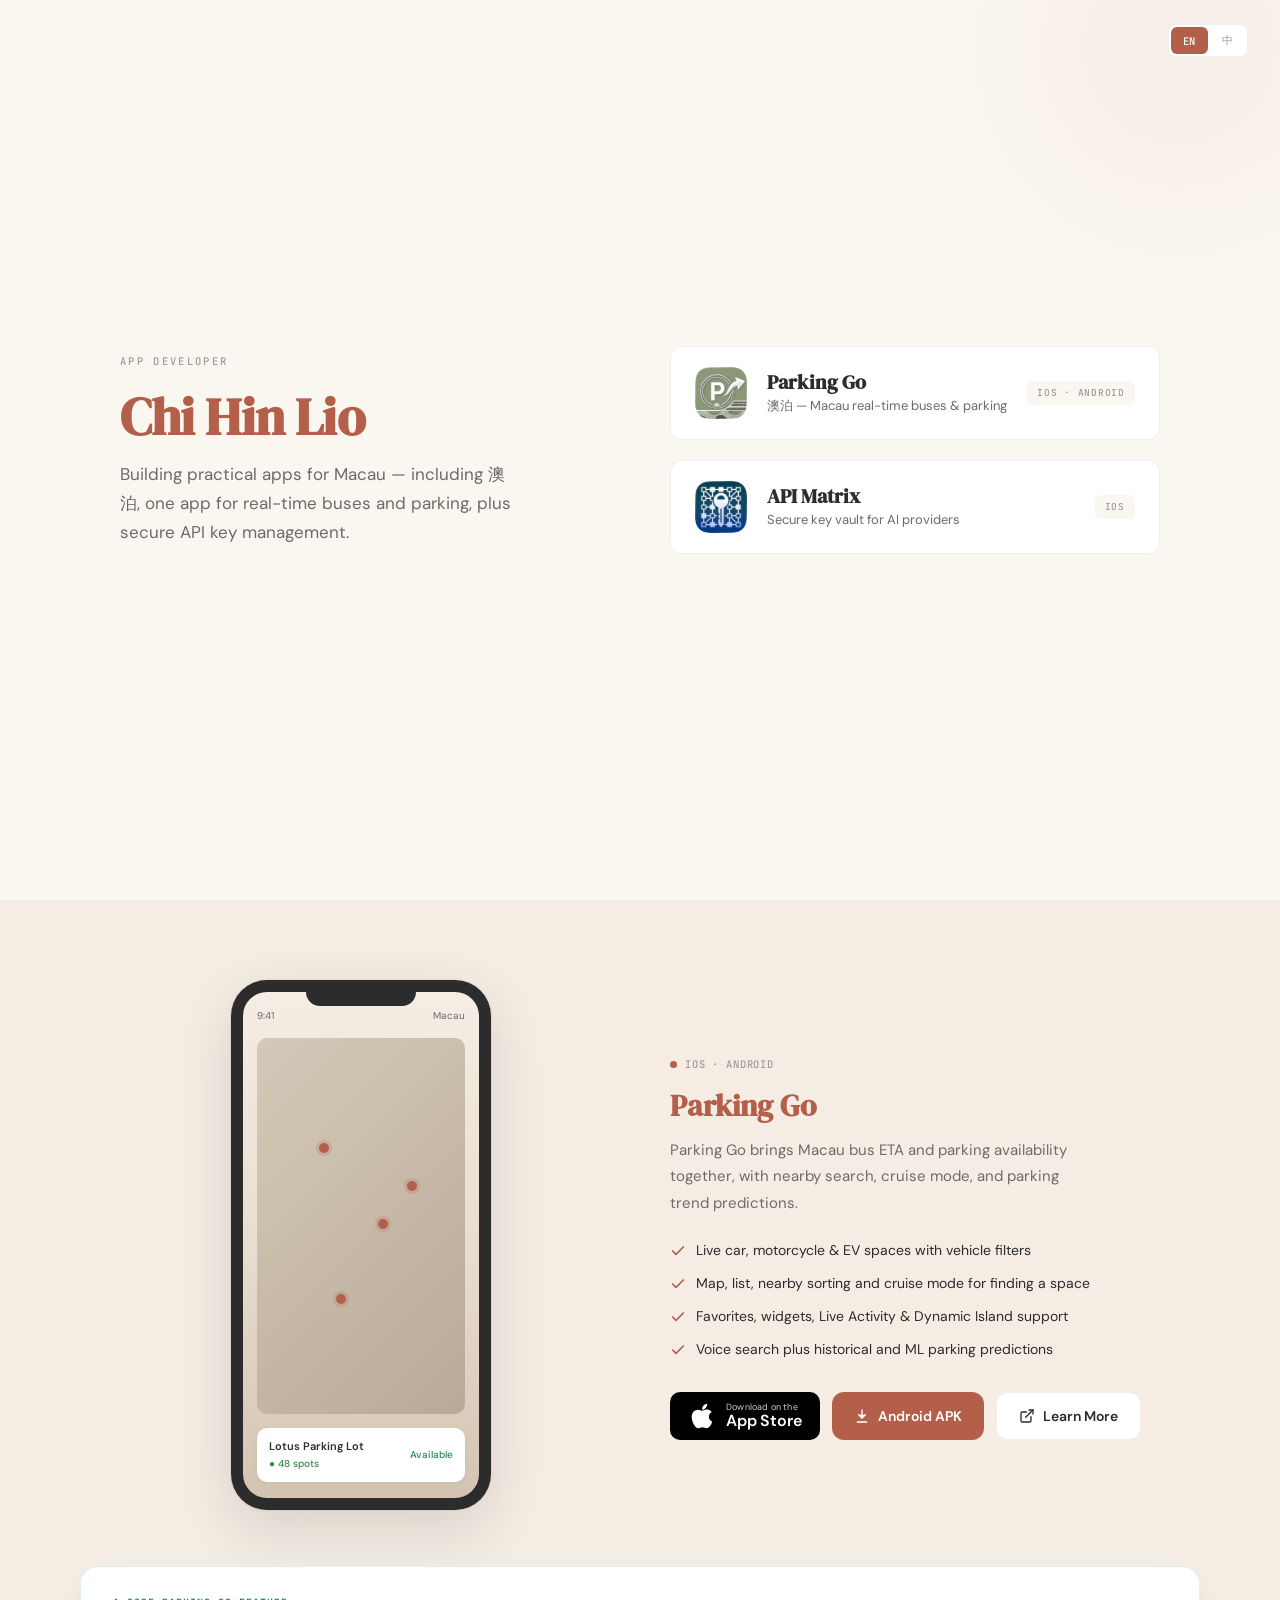
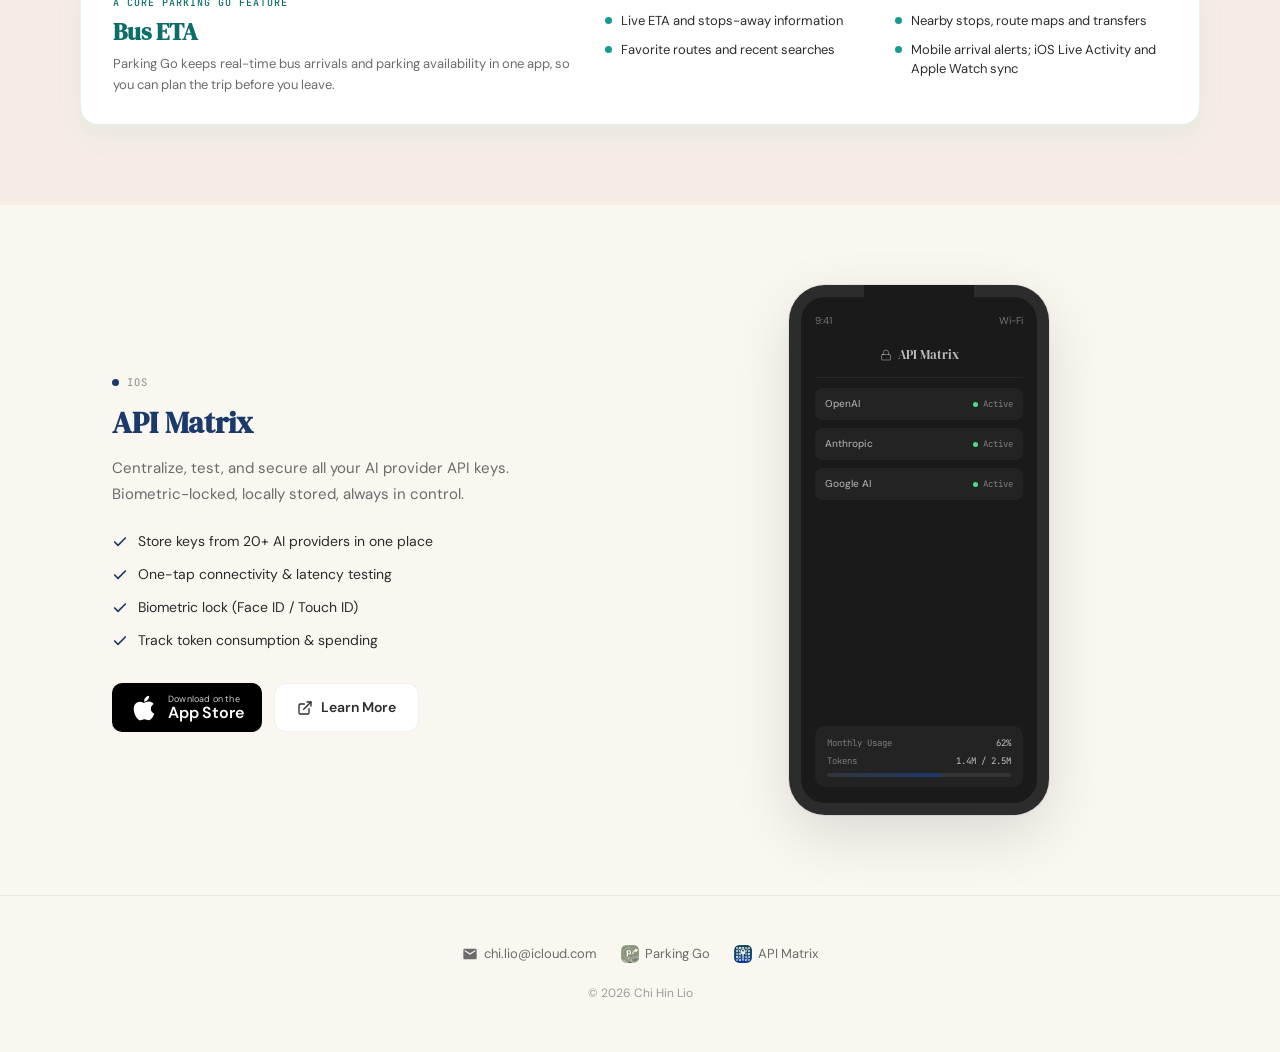
==== commit 499fb0ed: "Unify Bus ETA under Parking Go product" ====
--- a/index.html
+++ b/index.html
@@ -309,6 +309,69 @@
     .app-features li .check--bus { color: var(--bus); }
     .app-features li .check--matrix { color: var(--navy); }
 
+    .parking-feature-strip {
+      display: grid;
+      grid-template-columns: minmax(220px, 0.9fr) 1.1fr;
+      gap: 32px;
+      align-items: center;
+      margin-top: 56px;
+      padding: 28px 32px;
+      background: var(--white);
+      border: 1px solid rgba(21, 155, 145, 0.14);
+      border-radius: 18px;
+      box-shadow: 0 10px 30px rgba(21, 155, 145, 0.06);
+    }
+
+    .parking-feature-strip .kicker {
+      display: block;
+      margin-bottom: 7px;
+      color: var(--bus-deep);
+      font-family: var(--font-mono);
+      font-size: 10px;
+      font-weight: 500;
+      letter-spacing: 0.1em;
+      text-transform: uppercase;
+    }
+
+    .parking-feature-strip h4 {
+      margin-bottom: 6px;
+      color: var(--bus-deep);
+      font-family: var(--font-display);
+      font-size: 24px;
+      line-height: 1.2;
+    }
+
+    .parking-feature-strip p {
+      color: var(--text-light);
+      font-size: 13px;
+      line-height: 1.65;
+    }
+
+    .parking-feature-list {
+      display: grid;
+      grid-template-columns: repeat(2, minmax(0, 1fr));
+      gap: 10px 18px;
+    }
+
+    .parking-feature-list .item {
+      display: flex;
+      align-items: flex-start;
+      gap: 9px;
+      color: var(--text);
+      font-size: 13px;
+      line-height: 1.45;
+    }
+
+    .parking-feature-list .item::before {
+      content: '';
+      width: 7px;
+      height: 7px;
+      flex: 0 0 auto;
+      margin-top: 5px;
+      border-radius: 50%;
+      background: var(--bus);
+    }
+
     .app-actions {
       display: flex;
       gap: 12px;
@@ -878,6 +941,7 @@
       .app-grid--reverse .app-grid-visual { order: 1; }
       .app-grid--reverse .app-grid-info { order: 2; }
       .app-grid-visual { order: -1; }
+      .parking-feature-strip { grid-template-columns: 1fr; gap: 20px; }
       .container { padding: 0 24px; }
       .lang-toggle { top: 16px; right: 16px; }
     }
@@ -891,6 +955,8 @@
       .app-section { padding: 60px 0; }
       .app-grid-info h3 { font-size: 24px; }
       .phone-mockup { width: 220px; height: 450px; }
+      .parking-feature-strip { margin-top: 40px; padding: 22px; }
+      .parking-feature-list { grid-template-columns: 1fr; }
       .footer .links { gap: 16px; flex-direction: column; }
     }
   </style>
@@ -908,24 +974,16 @@
       <div class="hero-text">
         <div class="eyebrow" data-i18n="heroEyebrow">App Developer</div>
         <h1>Chi Hin Lio</h1>
-        <p class="sub" data-i18n="heroSub">Building practical apps for Macau — from real-time buses and parking to secure API key management.</p>
+        <p class="sub" data-i18n="heroSub">Building practical apps for Macau — including 澳泊, one app for real-time buses and parking, plus secure API key management.</p>
       </div>
       <div class="hero-logos">
-        <a href="#bus" class="hero-card">
-          <div class="icon-fallback icon-fallback--bus" aria-hidden="true">🚌</div>
-          <div class="info">
-            <h2 data-i18n="busName">Bus ETA</h2>
-            <p data-i18n="busTagline">Real-time Macau bus ETA</p>
-          </div>
-          <span class="badge-os">iOS · Android</span>
-        </a>
         <a href="#parking" class="hero-card">
           <img class="app-icon" src="app-icon.png" alt="泊" draggable="false">
           <div class="info">
             <h2 data-i18n="parkingName">Parking Go</h2>
-            <p data-i18n="parkingTagline">Parking Go — Macau real-time parking</p>
+            <p data-i18n="parkingTagline">澳泊 — Macau real-time buses &amp; parking</p>
           </div>
-          <span class="badge-os">iOS</span>
+          <span class="badge-os">iOS · Android</span>
         </a>
         <a href="#matrix" class="hero-card">
           <img class="app-icon" src="apimatrix-icon.png" alt="API Matrix" draggable="false">
@@ -1010,80 +1068,22 @@
         </div>
       </div>
     </div>
-  </section>
-
-  <!-- ═══ APP 2: 澳泊巴士 ETA ═══ -->
-  <section class="app-section app-section--bus" id="bus">
-    <div class="container app-grid app-grid--reverse">
-      <div class="app-grid-visual reveal reveal-delay-1">
-        <div class="phone-mockup phone-mockup--bus">
-          <div class="notch"></div>
-          <div class="screen">
-            <div class="status-row">
-              <span>9:41</span>
-              <span data-i18n="mockLocation">Macau</span>
-            </div>
-            <div class="bus-screen-header">
-              <span data-i18n="busScreenTitle">Bus ETA</span>
-              <span class="live" data-i18n="busLive">LIVE</span>
-            </div>
-            <div class="bus-route-selector">
-              <span class="route-code">MT4</span>
-              <span data-i18n="busRouteSelect">往關閘 · 途經 12 站</span>
-            </div>
-            <div class="bus-map">
-              <span class="route-line"></span>
-              <span class="stop stop--one"></span>
-              <span class="stop stop--two"></span>
-              <span class="stop stop--three"></span>
-              <span class="bus-marker">🚌</span>
-            </div>
-            <div class="bus-arrivals">
-              <div class="row"><span class="route">MT4</span><span data-i18n="busDestination">往關閘</span><strong>4 min</strong></div>
-              <div class="row"><span class="route">26</span><span data-i18n="busDestinationTwo">往筷子基</span><strong>8 min</strong></div>
-            </div>
-          </div>
-        </div>
+    <div class="container parking-feature-strip reveal">
+      <div>
+        <span class="kicker" data-i18n="busFeatureKicker">A CORE PARKING GO FEATURE</span>
+        <h4 data-i18n="busFeatureTitle">Bus ETA</h4>
+        <p data-i18n="busFeatureDesc">澳泊將巴士到站同停車位資訊放喺同一個 App，出門前先安排好行程。</p>
       </div>
-      <div class="app-grid-info">
-        <div class="app-badge reveal">
-          <span class="dot dot--bus"></span>
-          <span data-i18n="busPlatform">iOS · Android</span>
-        </div>
-        <h3 class="reveal reveal-delay-1"><span class="accent--bus" data-i18n="busName">Bus ETA</span></h3>
-        <p class="desc reveal reveal-delay-2" data-i18n="busDesc">Real-time bus arrivals and route guidance for Macau. Search a route, follow stops, and see the next bus before you leave.</p>
-        <ul class="app-features">
-          <li class="reveal reveal-delay-1">
-            <svg class="check--bus" viewBox="0 0 24 24" fill="none" stroke="currentColor" stroke-width="2.5" stroke-linecap="round" stroke-linejoin="round"><polyline points="20 6 9 17 4 12"/></svg>
-            <span data-i18n="bf1">Live arrivals with stops-away and ETA</span>
-          </li>
-          <li class="reveal reveal-delay-2">
-            <svg class="check--bus" viewBox="0 0 24 24" fill="none" stroke="currentColor" stroke-width="2.5" stroke-linecap="round" stroke-linejoin="round"><polyline points="20 6 9 17 4 12"/></svg>
-            <span data-i18n="bf2">Route maps, nearby stops and transfer routes</span>
-          </li>
-          <li class="reveal reveal-delay-3">
-            <svg class="check--bus" viewBox="0 0 24 24" fill="none" stroke="currentColor" stroke-width="2.5" stroke-linecap="round" stroke-linejoin="round"><polyline points="20 6 9 17 4 12"/></svg>
-            <span data-i18n="bf3">Save favorite routes and return to recent searches</span>
-          </li>
-          <li class="reveal reveal-delay-4">
-            <svg class="check--bus" viewBox="0 0 24 24" fill="none" stroke="currentColor" stroke-width="2.5" stroke-linecap="round" stroke-linejoin="round"><polyline points="20 6 9 17 4 12"/></svg>
-            <span data-i18n="bf4">Mobile arrival alerts, plus Live Activity and Apple Watch sync on iOS</span>
-          </li>
-        </ul>
-        <div class="app-actions reveal reveal-delay-3">
-          <a href="https://github.com/ChiHin-Lio/ParkGo/releases/download/android-v2.5.0/app-release.apk" class="app-btn app-btn--primary app-btn--bus" target="_blank" rel="noopener" download>
-            <svg viewBox="0 0 24 24" fill="none" stroke="currentColor" stroke-width="2" stroke-linecap="round" stroke-linejoin="round"><path d="M12 3v12"/><path d="m7 10 5 5 5-5"/><path d="M5 21h14"/></svg>
-            <span data-i18n="downloadAndroid">Android APK</span>
-          </a>
-          <a href="parking.html" class="app-btn app-btn--secondary">
-            <span data-i18n="busMore">See all Parking Go features</span>
-          </a>
-        </div>
+      <div class="parking-feature-list">
+        <span class="item" data-i18n="bfs1">Live ETA and stops-away information</span>
+        <span class="item" data-i18n="bfs2">Nearby stops, route maps and transfers</span>
+        <span class="item" data-i18n="bfs3">Favorite routes and recent searches</span>
+        <span class="item" data-i18n="bfs4">Mobile arrival alerts; iOS Live Activity and Apple Watch sync</span>
       </div>
     </div>
   </section>
 
-  <!-- ═══ APP 3: API Matrix ═══ -->
+  <!-- ═══ APP 2: API Matrix ═══ -->
   <section class="app-section app-section--matrix" id="matrix">
     <div class="container app-grid app-grid--reverse">
       <div class="app-grid-visual reveal reveal-delay-1">
@@ -1192,7 +1192,7 @@
       en: {
         title: 'Chi Hin Lio \u00B7 App Developer',
         heroEyebrow: 'App Developer',
-        heroSub: 'Building practical apps for Macau — from real-time buses and parking to secure API key management.',
+        heroSub: 'Building practical apps for Macau — including 澳泊, one app for real-time buses and parking, plus secure API key management.',
         busTagline: 'Real-time Macau bus ETA',
         busName: 'Bus ETA',
         busPlatform: 'iOS · Android',
@@ -1207,18 +1207,25 @@
         bf3: 'Save favorite routes and return to recent searches',
         bf4: 'Mobile arrival alerts, plus Live Activity and Apple Watch sync on iOS',
         busMore: 'See all Parking Go features',
-        parkingTagline: 'Macau real-time parking',
+        parkingTagline: '澳泊 — Macau real-time buses & parking',
         matrixTagline: 'Secure key vault for AI providers',
         mockLocation: 'Macau',
         mockLot: 'Lotus Parking Lot',
         mockSpots: '\u25CF 48 spots',
         mockAvail: 'Available',
         parkingName: 'Parking Go',
-        parkingDesc: 'Live car, motorcycle and EV spaces across Macau, with nearby search, cruise mode, and parking trend predictions.',
+        parkingDesc: 'Parking Go brings Macau bus ETA and parking availability together, with nearby search, cruise mode, and parking trend predictions.',
         pf1: 'Live car, motorcycle & EV spaces with vehicle filters',
         pf2: 'Map, list, nearby sorting and cruise mode for finding a space',
         pf3: 'Favorites, widgets, Live Activity & Dynamic Island support',
         pf4: 'Voice search plus historical and ML parking predictions',
+        busFeatureKicker: 'A CORE PARKING GO FEATURE',
+        busFeatureTitle: 'Bus ETA',
+        busFeatureDesc: 'Parking Go keeps real-time bus arrivals and parking availability in one app, so you can plan the trip before you leave.',
+        bfs1: 'Live ETA and stops-away information',
+        bfs2: 'Nearby stops, route maps and transfers',
+        bfs3: 'Favorite routes and recent searches',
+        bfs4: 'Mobile arrival alerts; iOS Live Activity and Apple Watch sync',
         badgeLine1: 'Download on the',
         badgeLine2: 'App Store',
         downloadAndroid: 'Android APK',
@@ -1240,7 +1247,7 @@
       zh: {
         title: 'Chi Hin Lio \u00B7 App \u958B\u767C\u8005',
         heroEyebrow: 'App \u958B\u767C\u8005',
-        heroSub: '\u7531\u5DF4\u58EB\u5BE6\u6642\u5230\u7AD9\u3001\u505C\u8ECA\u4F4D\u5230 API \u91D1\u9470\u7BA1\u7406\uFF0C\u7528\u5BE6\u7528 App \u89E3\u6C7A\u65E5\u5E38\u554F\u984C\u3002',
+        heroSub: '\u7528\u5BE6\u7528 App \u89E3\u6C7A\u6FB3\u9580\u65E5\u5E38\u51FA\u884C\uFF1A\u6FB3\u6CCA\u5C07\u5DF4\u58EB\u5BE6\u6642\u5230\u7AD9\u540C\u505C\u8ECA\u5834\u8ECA\u4F4D\u653E\u55BA\u540C\u4E00\u500B App\uFF0C\u53E6\u6709 API \u91D1\u9470\u7BA1\u7406\u3002',
         busTagline: '\u6FB3\u9580\u5DF4\u58EB\u5BE6\u6642\u5831\u7AD9',
         busName: '\u5DF4\u58EB ETA',
         busPlatform: 'iOS · Android',
@@ -1255,18 +1262,25 @@
         bf3: '\u6536\u85CF\u8DEF\u7DDA\uFF0C\u5FEB\u901F\u8FD4\u56DE\u6700\u8FD1\u67E5\u8A62',
         bf4: '\u624B\u6A5F\u5230\u7AD9\u901A\u77E5\uFF1BiOS \u652F\u63F4 Live Activity \u540C Apple Watch \u540C\u6B65',
         busMore: '\u67E5\u770B\u5168\u90E8\u6FB3\u6CCA\u529F\u80FD',
-        parkingTagline: '\u6FB3\u9580\u5BE6\u6642\u505C\u8ECA\u4F4D\u8CC7\u8A0A',
+        parkingTagline: '\u6FB3\u6CCA — \u5DF4\u58EB\u53CA\u505C\u8ECA\u5834\u5BE6\u6642\u8CC7\u8A0A',
         matrixTagline: '\u5B89\u5168\u7684 AI \u4F9B\u61C9\u5546 API \u91D1\u9470\u4FDD\u7BA1\u5EAB',
         mockLocation: '\u6FB3\u9580',
         mockLot: '\u6842\u6E56\u505C\u8ECA\u5834',
         mockSpots: '\u25CF 48 \u8ECA\u4F4D',
         mockAvail: '\u6709\u4F4D',
         parkingName: '\u6FB3\u6CCA',
-        parkingDesc: '\u5BE6\u6642\u67E5\u770B\u5168\u6FB3\u9580\u8ECA\u4F4D\u3001\u9644\u8FD1\u505C\u8ECA\u5834\u540C\u6CCA\u8ECA\u8DA8\u52E2\uFF0C\u4EA6\u53EF\u7528\u5DE1\u822A\u6A21\u5F0F\u4E00\u8DEF\u641E\u4F4D\u3002',
+        parkingDesc: '\u6FB3\u6CCA\u5C07\u5DF4\u58EB\u5230\u7AD9\u3001\u8ECA\u4F4D\u3001\u9644\u8FD1\u641C\u7D22\u3001\u5DE1\u822A\u6A21\u5F0F\u540C\u8ECA\u4F4D\u9810\u6E2C\u653E\u55BA\u540C\u4E00\u500B App\u3002',
         pf1: '\u79C1\u5BB6\u8ECA\u3001\u96FB\u55AE\u8ECA\u540C\u5145\u96FB\u8ECA\u4F4D\uFF0C\u6309\u8ECA\u578B\u7BE9\u9078',
         pf2: '\u5730\u5716\u3001\u5217\u8868\u3001\u9644\u8FD1\u6392\u5E8F\u540C\u5DE1\u822A\u5927\u5B57\u6A21\u5F0F',
         pf3: '\u6536\u85CF\u3001Widget\u3001Live Activity \u540C Dynamic Island',
         pf4: '\u8A9E\u97F3\u641C\u7D22\uFF0C\u6B77\u53F2\u6578\u64DA\u540C ML \u8ECA\u4F4D\u9810\u6E2C',
+        busFeatureKicker: '\u6FB3\u6CCA\u5176\u4E2D\u4E00\u9805\u6838\u5FC3\u529F\u80FD',
+        busFeatureTitle: '\u5DF4\u58EB\u5BE6\u6642\u5831\u7AD9',
+        busFeatureDesc: '\u5DF4\u58EB\u5230\u7AD9\u540C\u505C\u8ECA\u4F4D\u8CC7\u8A0A\u653E\u55BA\u540C\u4E00\u500B App\uFF0C\u51FA\u9580\u524D\u5148\u5B89\u6392\u597D\u884C\u7A0B\u3002',
+        bfs1: '\u5BE6\u6642 ETA \u53CA\u5269\u9918\u7AD9\u6578',
+        bfs2: '\u9644\u8FD1\u8ECA\u7AD9\u3001\u8DEF\u7DDA\u5730\u5716\u540C\u8F49\u4E58',
+        bfs3: '\u6536\u85CF\u8DEF\u7DDA\u540C\u6700\u8FD1\u67E5\u8A62',
+        bfs4: '\u624B\u6A5F\u5230\u7AD9\u901A\u77E5\uFF1BiOS \u652F\u63F4 Live Activity \u540C Apple Watch \u540C\u6B65',
         badgeLine1: '\u4E0B\u8F09\u81EA',
         badgeLine2: 'App Store',
         downloadAndroid: '\u4E0B\u8F09 Android APK',
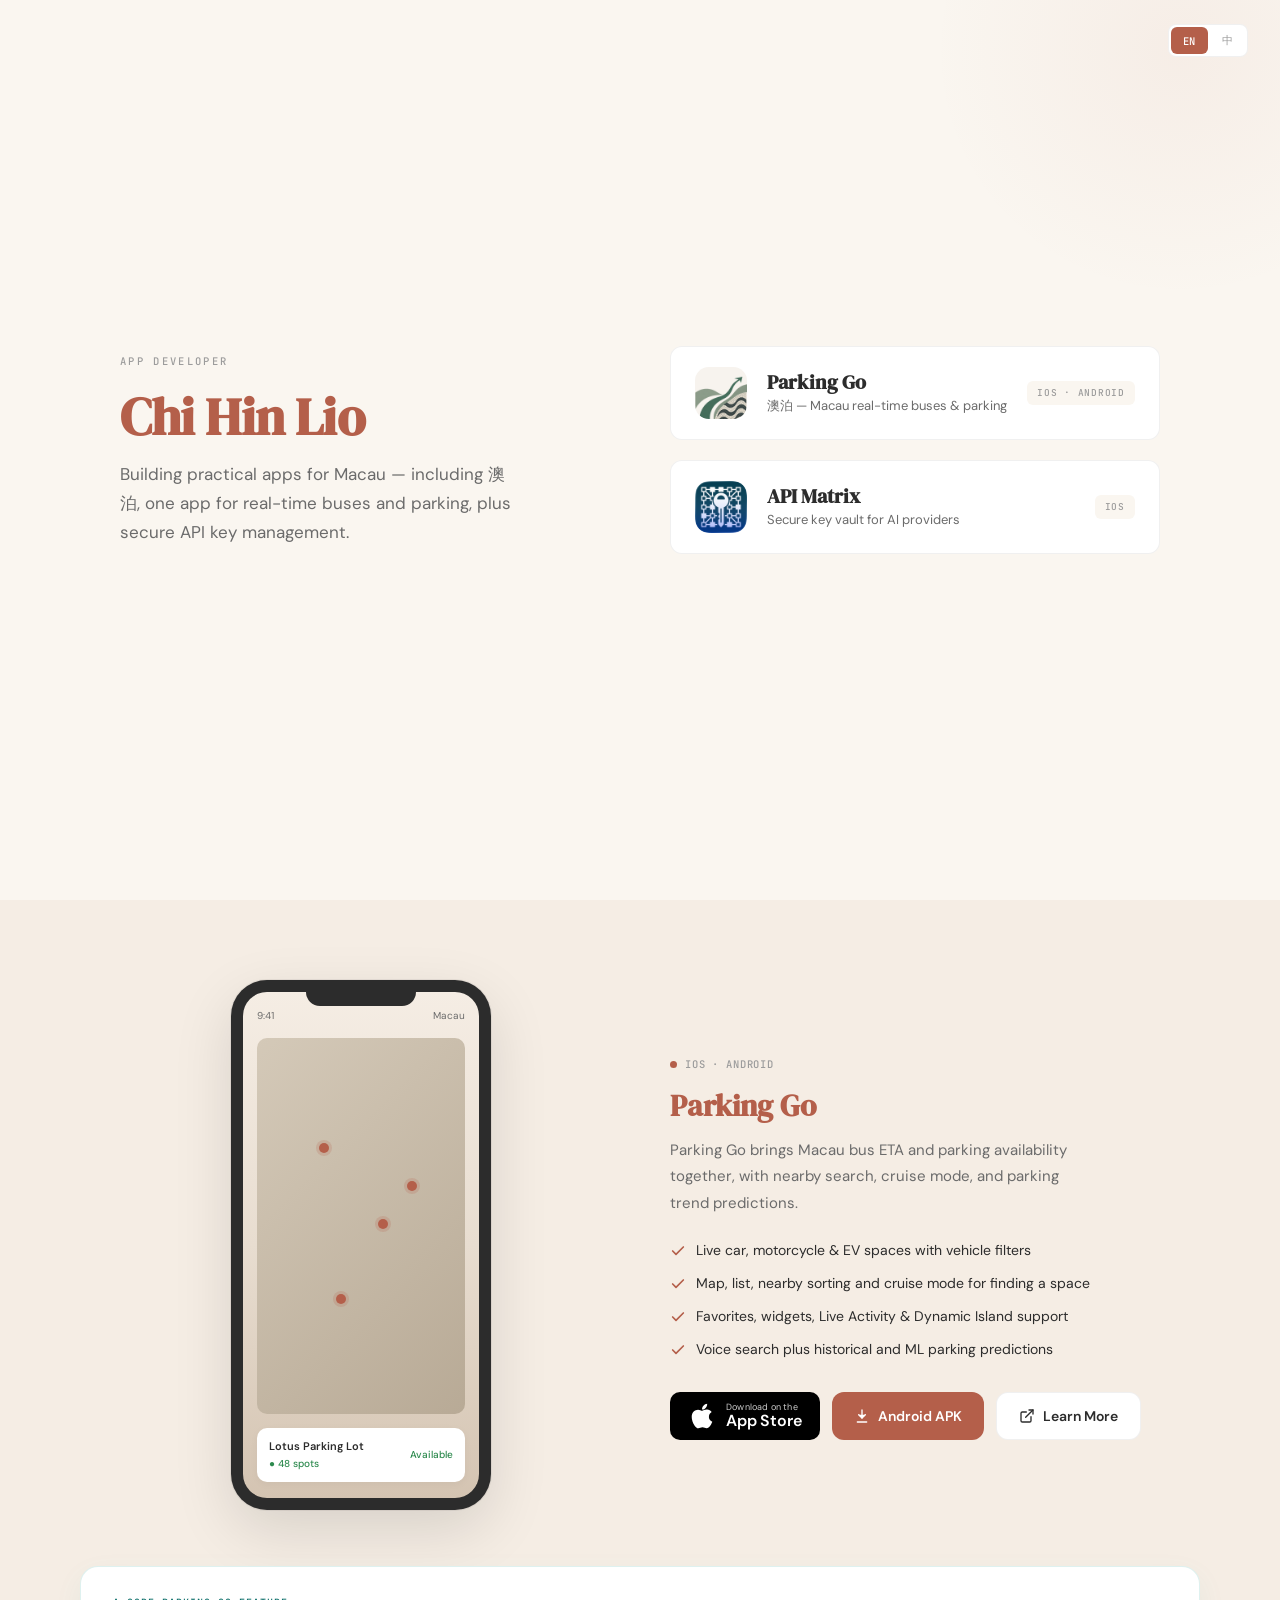
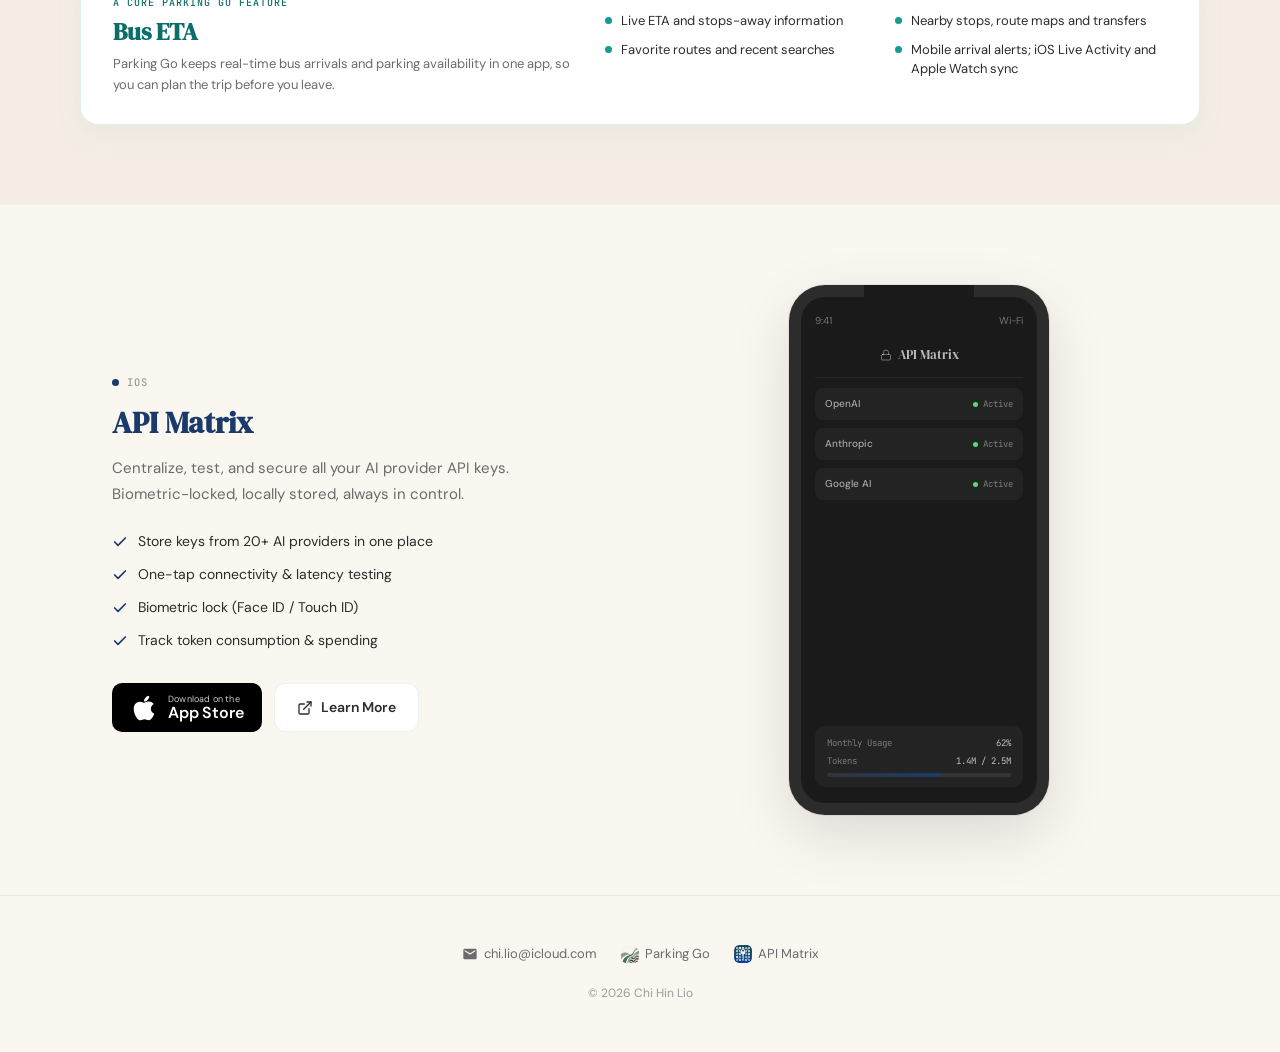
==== commit 96ad7a59: "Refresh website references for new app icon" ====
--- a/index.html
+++ b/index.html
@@ -978,7 +978,7 @@
       </div>
       <div class="hero-logos">
         <a href="#parking" class="hero-card">
-          <img class="app-icon" src="app-icon.png" alt="泊" draggable="false">
+          <img class="app-icon" src="app-icon.png?v=2.5.0" alt="泊" draggable="false">
           <div class="info">
             <h2 data-i18n="parkingName">Parking Go</h2>
             <p data-i18n="parkingTagline">澳泊 — Macau real-time buses &amp; parking</p>
@@ -1176,7 +1176,7 @@
         chi.lio@icloud.com
       </a>
       <a href="parking.html">
-        <img class="foot-icon" src="app-icon.png" alt="" draggable="false">
+        <img class="foot-icon" src="app-icon.png?v=2.5.0" alt="" draggable="false">
         <span data-i18n="footerParking">Parking Go</span>
       </a>
       <a href="https://hinesslio.github.io/api-matrix-info" target="_blank" rel="noopener">
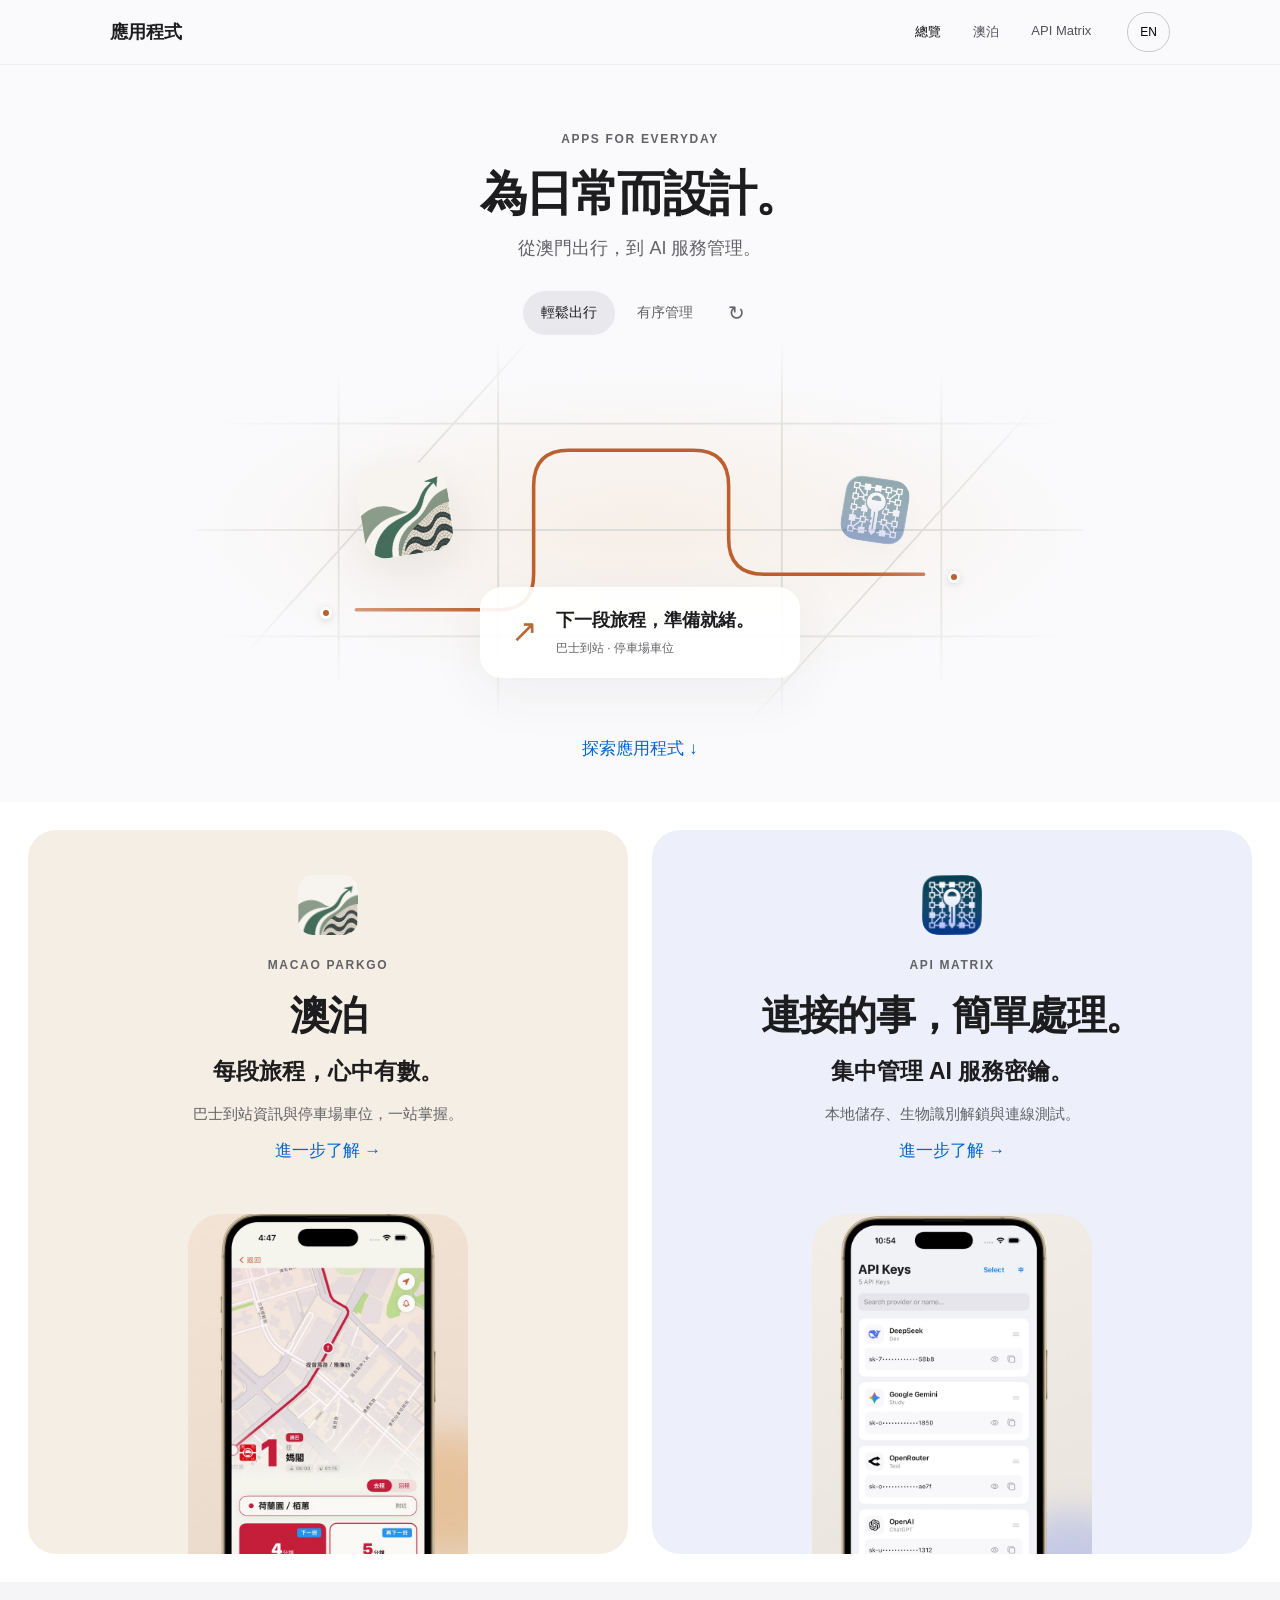
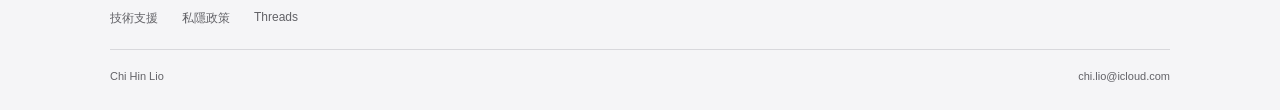
==== commit 2fb8af39: "Publish product showcase with official localized App Store badges" ====
--- a/index.html
+++ b/index.html
@@ -1,1340 +1 @@
-<!DOCTYPE html>
-<html lang="en">
-<head>
-  <meta charset="UTF-8">
-  <meta name="viewport" content="width=device-width, initial-scale=1.0">
-  <title data-i18n="title">Chi Hin Lio &middot; App Developer</title>
-  <link rel="preconnect" href="https://fonts.googleapis.com">
-  <link rel="preconnect" href="https://fonts.gstatic.com" crossorigin>
-  <link href="https://fonts.googleapis.com/css2?family=DM+Sans:opsz,wght@9..40,400;9..40,500;9..40,600;9..40,700&family=DM+Serif+Display:ital@0;1&family=JetBrains+Mono:wght@500&display=swap" rel="stylesheet">
-  <style>
-    *, *::before, *::after { margin: 0; padding: 0; box-sizing: border-box; }
-
-    :root {
-      --cream: #faf6f0;
-      --cream-dark: #f5ede4;
-      --cream-deep: #e8ddd0;
-      --terracotta: #b45f4a;
-      --terracotta-light: #d4897a;
-      --terracotta-deep: #8a3c2c;
-      --navy: #1a3a6b;
-      --navy-light: rgba(26, 58, 107, 0.08);
-      --navy-border: rgba(26, 58, 107, 0.15);
-      --bus: #159b91;
-      --bus-deep: #0c6e69;
-      --bus-light: #e5f5f2;
-      --text: #2c2c2c;
-      --text-light: #6b6b6b;
-      --text-tertiary: #9c9c9c;
-      --white: #ffffff;
-      --border: rgba(0, 0, 0, 0.06);
-      --radius: 12px;
-      --font-display: 'DM Serif Display', serif;
-      --font-body: 'DM Sans', sans-serif;
-      --font-mono: 'JetBrains Mono', monospace;
-    }
-
-    html { -webkit-font-smoothing: antialiased; -moz-osx-font-smoothing: grayscale; scroll-behavior: smooth; }
-
-    section[id] { scroll-margin-top: 100px; }
-
-    body {
-      font-family: var(--font-body);
-      color: var(--text);
-      background: var(--cream);
-      line-height: 1.6;
-    }
-
-    .container {
-      max-width: 1120px;
-      margin: 0 auto;
-      padding: 0 32px;
-    }
-
-    /* ── Lang Toggle ── */
-    .lang-toggle {
-      display: flex;
-      gap: 2px;
-      background: var(--white);
-      border: 1px solid var(--border);
-      border-radius: 8px;
-      padding: 2px;
-      width: fit-content;
-      position: fixed;
-      top: 24px;
-      right: 32px;
-      z-index: 100;
-    }
-    .lang-toggle button {
-      background: none; border: none;
-      color: var(--text-tertiary);
-      font-family: var(--font-mono); font-size: 10.5px; font-weight: 500;
-      letter-spacing: 0.04em; padding: 6px 12px; border-radius: 6px;
-      cursor: pointer; transition: all 0.2s ease;
-    }
-    .lang-toggle button.active { background: var(--terracotta); color: var(--white); }
-    .lang-toggle button:not(.active):hover { color: var(--text); }
-
-    /* ── Hero ── */
-    .hero {
-      min-height: 100dvh;
-      display: flex;
-      align-items: center;
-      padding: 80px 0;
-      position: relative;
-      overflow: hidden;
-    }
-
-    .hero::before {
-      content: '';
-      position: absolute;
-      width: 500px;
-      height: 500px;
-      border-radius: 50%;
-      background: radial-gradient(circle, rgba(180, 95, 74, 0.06) 0%, transparent 70%);
-      top: -200px;
-      right: -150px;
-      pointer-events: none;
-    }
-
-    .hero-grid {
-      display: grid;
-      grid-template-columns: 1fr 1fr;
-      gap: 60px;
-      align-items: center;
-      position: relative;
-      z-index: 1;
-    }
-
-    .hero-text {
-      opacity: 0;
-      transform: translateY(24px);
-      animation: fadeUp 0.8s cubic-bezier(0.16, 1, 0.3, 1) 0.1s forwards;
-    }
-
-    .hero-text .eyebrow {
-      font-family: var(--font-mono);
-      font-size: 10.5px;
-      font-weight: 500;
-      letter-spacing: 0.22em;
-      text-transform: uppercase;
-      color: var(--text-tertiary);
-      margin-bottom: 20px;
-    }
-
-    .hero-text h1 {
-      font-family: var(--font-display);
-      font-size: 52px;
-      line-height: 1.05;
-      color: var(--terracotta);
-      margin-bottom: 16px;
-      letter-spacing: -0.01em;
-    }
-
-    .hero-text .sub {
-      font-size: 17px;
-      line-height: 1.7;
-      color: var(--text-light);
-      max-width: 400px;
-    }
-
-    .hero-logos {
-      display: flex;
-      flex-direction: column;
-      gap: 20px;
-      opacity: 0;
-      transform: translateY(24px);
-      animation: fadeUp 0.8s cubic-bezier(0.16, 1, 0.3, 1) 0.3s forwards;
-    }
-
-    .hero-card {
-      display: flex;
-      align-items: center;
-      gap: 20px;
-      padding: 20px 24px;
-      background: var(--white);
-      border-radius: var(--radius);
-      border: 1px solid var(--border);
-      text-decoration: none;
-      color: inherit;
-      transition: all 0.25s ease;
-    }
-
-    .hero-card:hover {
-      border-color: var(--terracotta);
-      box-shadow: 0 8px 32px rgba(0, 0, 0, 0.06);
-      transform: translateY(-2px);
-    }
-
-    .hero-card .app-icon {
-      width: 52px;
-      height: 52px;
-      border-radius: 14px;
-      flex-shrink: 0;
-      object-fit: cover;
-    }
-
-    .hero-card .icon-fallback {
-      width: 52px;
-      height: 52px;
-      border-radius: 14px;
-      flex-shrink: 0;
-      display: flex;
-      align-items: center;
-      justify-content: center;
-      background: var(--navy);
-      color: var(--white);
-      font-family: var(--font-display);
-      font-size: 22px;
-      font-weight: 700;
-    }
-
-    .hero-card .icon-fallback--bus {
-      background: var(--bus);
-      font-size: 25px;
-    }
-
-    .hero-card .info h2 {
-      font-family: var(--font-display);
-      font-size: 20px;
-      line-height: 1.2;
-      margin-bottom: 2px;
-    }
-
-    .hero-card .info p {
-      font-size: 13px;
-      color: var(--text-light);
-    }
-
-    .hero-card .badge-os {
-      margin-left: auto;
-      font-family: var(--font-mono);
-      font-size: 9.5px;
-      font-weight: 500;
-      letter-spacing: 0.08em;
-      text-transform: uppercase;
-      color: var(--text-tertiary);
-      padding: 4px 10px;
-      background: var(--cream);
-      border-radius: 6px;
-      white-space: nowrap;
-    }
-
-    /* ── App Section ── */
-    .app-section {
-      padding: 80px 0;
-    }
-
-    .app-section--parking { background: var(--cream-dark); }
-    .app-section--bus { background: var(--bus-light); }
-    .app-section--matrix { background: var(--cream); }
-
-    .app-grid {
-      display: grid;
-      grid-template-columns: 1fr 1fr;
-      gap: 60px;
-      align-items: center;
-    }
-
-    .app-grid--reverse .app-grid-visual { order: 2; }
-    .app-grid--reverse .app-grid-info { order: 1; }
-
-    .app-grid-info .app-badge {
-      display: inline-flex;
-      align-items: center;
-      gap: 8px;
-      font-family: var(--font-mono);
-      font-size: 10.5px;
-      font-weight: 500;
-      letter-spacing: 0.08em;
-      text-transform: uppercase;
-      color: var(--text-tertiary);
-      margin-bottom: 16px;
-    }
-
-    .app-grid-info .app-badge .dot {
-      width: 7px;
-      height: 7px;
-      border-radius: 50%;
-    }
-
-    .app-grid-info .app-badge .dot--parking { background: var(--terracotta); }
-    .app-grid-info .app-badge .dot--bus { background: var(--bus); }
-    .app-grid-info .app-badge .dot--matrix { background: var(--navy); }
-
-    .app-grid-info h3 {
-      font-family: var(--font-display);
-      font-size: 30px;
-      line-height: 1.15;
-      margin-bottom: 14px;
-    }
-
-    .app-grid-info h3 .accent--parking { color: var(--terracotta); }
-    .app-grid-info h3 .accent--bus { color: var(--bus-deep); }
-    .app-grid-info h3 .accent--matrix { color: var(--navy); }
-
-    .app-grid-info .desc {
-      font-size: 15px;
-      line-height: 1.75;
-      color: var(--text-light);
-      margin-bottom: 24px;
-      max-width: 420px;
-    }
-
-    .app-features {
-      display: flex;
-      flex-direction: column;
-      gap: 12px;
-      margin-bottom: 32px;
-    }
-
-    .app-features li {
-      display: flex;
-      align-items: flex-start;
-      gap: 10px;
-      font-size: 14px;
-      line-height: 1.5;
-      color: var(--text);
-      list-style: none;
-    }
-
-    .app-features li svg {
-      width: 16px;
-      height: 16px;
-      flex-shrink: 0;
-      margin-top: 3px;
-    }
-
-    .app-features li .check--parking { color: var(--terracotta); }
-    .app-features li .check--bus { color: var(--bus); }
-    .app-features li .check--matrix { color: var(--navy); }
-
-    .parking-feature-strip {
-      display: grid;
-      grid-template-columns: minmax(220px, 0.9fr) 1.1fr;
-      gap: 32px;
-      align-items: center;
-      margin-top: 56px;
-      padding: 28px 32px;
-      background: var(--white);
-      border: 1px solid rgba(21, 155, 145, 0.14);
-      border-radius: 18px;
-      box-shadow: 0 10px 30px rgba(21, 155, 145, 0.06);
-    }
-
-    .parking-feature-strip .kicker {
-      display: block;
-      margin-bottom: 7px;
-      color: var(--bus-deep);
-      font-family: var(--font-mono);
-      font-size: 10px;
-      font-weight: 500;
-      letter-spacing: 0.1em;
-      text-transform: uppercase;
-    }
-
-    .parking-feature-strip h4 {
-      margin-bottom: 6px;
-      color: var(--bus-deep);
-      font-family: var(--font-display);
-      font-size: 24px;
-      line-height: 1.2;
-    }
-
-    .parking-feature-strip p {
-      color: var(--text-light);
-      font-size: 13px;
-      line-height: 1.65;
-    }
-
-    .parking-feature-list {
-      display: grid;
-      grid-template-columns: repeat(2, minmax(0, 1fr));
-      gap: 10px 18px;
-    }
-
-    .parking-feature-list .item {
-      display: flex;
-      align-items: flex-start;
-      gap: 9px;
-      color: var(--text);
-      font-size: 13px;
-      line-height: 1.45;
-    }
-
-    .parking-feature-list .item::before {
-      content: '';
-      width: 7px;
-      height: 7px;
-      flex: 0 0 auto;
-      margin-top: 5px;
-      border-radius: 50%;
-      background: var(--bus);
-    }
-
-    .app-actions {
-      display: flex;
-      gap: 12px;
-      flex-wrap: wrap;
-    }
-
-    .app-btn {
-      display: inline-flex;
-      align-items: center;
-      gap: 8px;
-      padding: 12px 22px;
-      border-radius: var(--radius);
-      text-decoration: none;
-      font-size: 14px;
-      font-weight: 600;
-      transition: all 0.25s ease;
-    }
-
-    .app-btn--primary.app-btn--parking {
-      background: var(--terracotta);
-      color: var(--white);
-    }
-
-    .app-btn--primary.app-btn--parking:hover {
-      background: var(--terracotta-deep);
-      transform: translateY(-1px);
-      box-shadow: 0 6px 20px rgba(180, 95, 74, 0.25);
-    }
-
-    .app-btn--primary.app-btn--bus {
-      background: var(--bus);
-      color: var(--white);
-    }
-
-    .app-btn--primary.app-btn--bus:hover {
-      background: var(--bus-deep);
-      transform: translateY(-1px);
-      box-shadow: 0 6px 20px rgba(21, 155, 145, 0.25);
-    }
-
-    .app-btn--primary.app-btn--matrix {
-      background: var(--navy);
-      color: var(--white);
-    }
-
-    .app-btn--primary.app-btn--matrix:hover {
-      background: #122a50;
-      transform: translateY(-1px);
-      box-shadow: 0 6px 20px rgba(26, 58, 107, 0.25);
-    }
-
-    .app-btn--secondary {
-      background: var(--white);
-      color: var(--text);
-      border: 1px solid var(--border);
-    }
-
-    .app-btn--secondary:hover {
-      border-color: var(--text-light);
-      transform: translateY(-1px);
-    }
-
-    .app-btn:active { transform: scale(0.97); }
-
-    /* ── Apple Store badge ── */
-    .store-badge {
-      display: inline-flex;
-      align-items: center;
-      gap: 10px;
-      padding: 8px 18px;
-      background: #000;
-      border: none;
-      border-radius: 10px;
-      text-decoration: none;
-      transition: all 0.25s ease;
-      cursor: pointer;
-    }
-    .store-badge:hover {
-      background: #1a1a1a;
-      transform: translateY(-1px);
-      box-shadow: 0 6px 20px rgba(0, 0, 0, 0.15);
-    }
-    .store-badge:active { transform: scale(0.97); }
-    .store-badge .badge-icon {
-      width: 28px;
-      height: 28px;
-      fill: #fff;
-      flex-shrink: 0;
-    }
-    .store-badge .badge-text { line-height: 1; }
-    .store-badge .badge-text .line1 {
-      font-family: var(--font-body);
-      font-size: 9px;
-      font-weight: 400;
-      color: rgba(255,255,255,0.8);
-      letter-spacing: 0.02em;
-      display: block;
-      margin-bottom: 1px;
-    }
-    .store-badge .badge-text .line2 {
-      font-family: var(--font-body);
-      font-size: 16px;
-      font-weight: 600;
-      color: #fff;
-      letter-spacing: -0.01em;
-      display: block;
-    }
-
-    @media (prefers-color-scheme: dark) {
-      .store-badge { background: #fff; }
-      .store-badge:hover { background: #e6e6e6; }
-      .store-badge .badge-icon { fill: #000; }
-      .store-badge .badge-text .line1 { color: rgba(0,0,0,0.7); }
-      .store-badge .badge-text .line2 { color: #000; }
-    }
-
-    .app-btn svg {
-      width: 16px;
-      height: 16px;
-      fill: currentColor;
-    }
-
-    .app-btn--secondary svg {
-      stroke: currentColor;
-      fill: none;
-    }
-
-    /* ── Phone mockup (Parking) ── */
-    .app-grid-visual {
-      display: flex;
-      justify-content: center;
-    }
-
-    .phone-mockup {
-      width: 260px;
-      height: 530px;
-      background: var(--text);
-      border-radius: 36px;
-      padding: 12px;
-      box-shadow: 0 20px 60px rgba(0, 0, 0, 0.12), 0 0 0 1px rgba(0, 0, 0, 0.06);
-      position: relative;
-    }
-
-    .phone-mockup .notch {
-      position: absolute;
-      top: 0;
-      left: 50%;
-      transform: translateX(-50%);
-      width: 110px;
-      height: 26px;
-      background: var(--text);
-      border-radius: 0 0 14px 14px;
-      z-index: 2;
-    }
-
-    .phone-mockup .screen {
-      width: 100%;
-      height: 100%;
-      background: linear-gradient(180deg, var(--cream-dark) 0%, var(--cream-deep) 50%, #d4c4b2 100%);
-      border-radius: 24px;
-      overflow: hidden;
-      padding: 16px 14px;
-      display: flex;
-      flex-direction: column;
-    }
-
-    .screen .status-row {
-      display: flex;
-      justify-content: space-between;
-      font-size: 10px;
-      color: var(--text-light);
-      margin-bottom: 8px;
-    }
-
-    .screen .map-area {
-      flex: 1;
-      background: linear-gradient(135deg, #d4c9b8, #b8aa96);
-      border-radius: 10px;
-      position: relative;
-      margin: 6px 0;
-    }
-
-    .screen .map-area .pin {
-      position: absolute;
-      width: 10px;
-      height: 10px;
-      background: var(--terracotta);
-      border-radius: 50%;
-      box-shadow: 0 0 0 3px rgba(180, 95, 74, 0.2);
-    }
-
-    .screen .map-area .pin:nth-child(1) { top: 28%; left: 30%; }
-    .screen .map-area .pin:nth-child(2) { top: 48%; left: 58%; }
-    .screen .map-area .pin:nth-child(3) { top: 68%; left: 38%; }
-    .screen .map-area .pin:nth-child(4) { top: 38%; left: 72%; }
-
-    .screen .parking-card {
-      background: var(--white);
-      border-radius: 10px;
-      padding: 10px 12px;
-      margin-top: 8px;
-      display: flex;
-      justify-content: space-between;
-      align-items: center;
-      box-shadow: 0 2px 8px rgba(0, 0, 0, 0.04);
-    }
-
-    .screen .parking-card .name {
-      font-size: 11px;
-      font-weight: 600;
-    }
-
-    .screen .parking-card .spots {
-      font-size: 10px;
-      color: #2d8a4e;
-      font-weight: 500;
-    }
-
-    /* ── Bus ETA phone mockup ── */
-    .phone-mockup--bus .screen {
-      background: linear-gradient(180deg, #edf9f7 0%, #d9f0ed 52%, #c4e4e0 100%);
-    }
-
-    .bus-screen-header {
-      display: flex;
-      align-items: center;
-      justify-content: space-between;
-      padding: 3px 2px 8px;
-      color: var(--bus-deep);
-      font-size: 13px;
-      font-weight: 700;
-    }
-
-    .bus-screen-header .live {
-      display: inline-flex;
-      align-items: center;
-      gap: 4px;
-      color: var(--bus);
-      font-family: var(--font-mono);
-      font-size: 8px;
-      letter-spacing: 0.08em;
-    }
-
-    .bus-screen-header .live::before {
-      content: '';
-      width: 5px;
-      height: 5px;
-      border-radius: 50%;
-      background: var(--bus);
-    }
-
-    .bus-route-selector {
-      display: flex;
-      align-items: center;
-      gap: 7px;
-      padding: 7px 9px;
-      background: var(--white);
-      border-radius: 8px;
-      box-shadow: 0 2px 8px rgba(21, 155, 145, 0.08);
-      font-size: 9px;
-      color: var(--text-light);
-    }
-
-    .bus-route-selector .route-code {
-      padding: 3px 7px;
-      border-radius: 5px;
-      background: var(--bus);
-      color: white;
-      font-family: var(--font-mono);
-      font-size: 10px;
-      font-weight: 700;
-    }
-
-    .bus-map {
-      flex: 1;
-      min-height: 190px;
-      position: relative;
-      overflow: hidden;
-      margin: 8px 0;
-      border-radius: 10px;
-      background:
-        linear-gradient(155deg, transparent 0 39%, rgba(255,255,255,0.72) 40% 43%, transparent 44%),
-        linear-gradient(30deg, transparent 0 53%, rgba(255,255,255,0.58) 54% 57%, transparent 58%),
-        #c7dfda;
-    }
-
-    .bus-map .route-line {
-      position: absolute;
-      width: 72%;
-      height: 8px;
-      left: 13%;
-      top: 45%;
-      border-radius: 99px;
-      background: var(--bus);
-      transform: rotate(-23deg);
-      box-shadow: 0 0 0 3px rgba(21, 155, 145, 0.16);
-    }
-
-    .bus-map .stop {
-      position: absolute;
-      width: 11px;
-      height: 11px;
-      border: 3px solid white;
-      border-radius: 50%;
-      background: var(--bus-deep);
-      box-shadow: 0 2px 6px rgba(12, 110, 105, 0.2);
-    }
-
-    .bus-map .stop--one { left: 17%; top: 67%; }
-    .bus-map .stop--two { left: 47%; top: 48%; }
-    .bus-map .stop--three { right: 14%; top: 23%; }
-
-    .bus-map .bus-marker {
-      position: absolute;
-      left: 50%;
-      top: 37%;
-      display: grid;
-      width: 28px;
-      height: 28px;
-      place-items: center;
-      border-radius: 50%;
-      background: white;
-      font-size: 15px;
-      box-shadow: 0 4px 12px rgba(12, 110, 105, 0.2);
-      transform: translate(-50%, -50%);
-    }
-
-    .bus-arrivals {
-      display: flex;
-      flex-direction: column;
-      gap: 5px;
-      padding: 8px;
-      background: var(--white);
-      border-radius: 10px;
-      box-shadow: 0 2px 8px rgba(21, 155, 145, 0.08);
-    }
-
-    .bus-arrivals .row {
-      display: grid;
-      grid-template-columns: 28px 1fr auto;
-      align-items: center;
-      gap: 6px;
-      font-size: 8px;
-      color: var(--text-light);
-    }
-
-    .bus-arrivals .row .route {
-      color: var(--bus-deep);
-      font-family: var(--font-mono);
-      font-weight: 700;
-    }
-
-    .bus-arrivals .row strong {
-      color: var(--bus-deep);
-      font-size: 10px;
-    }
-
-    /* ── Matrix phone mockup ── */
-    .phone-mockup--dark .screen {
-      background: #1a1a1a;
-      color: rgba(255, 255, 255, 0.85);
-    }
-
-    .phone-mockup--dark .screen .status-row {
-      color: rgba(255, 255, 255, 0.4);
-    }
-
-    .matrix-header {
-      display: flex;
-      align-items: center;
-      justify-content: center;
-      gap: 6px;
-      padding: 8px 0 12px;
-      border-bottom: 1px solid rgba(255, 255, 255, 0.06);
-    }
-
-    .matrix-header span {
-      font-family: var(--font-display);
-      font-size: 13px;
-      color: rgba(255, 255, 255, 0.7);
-    }
-
-    .matrix-header .lock {
-      width: 12px;
-      height: 12px;
-    }
-
-    .matrix-providers {
-      flex: 1;
-      padding: 10px 0;
-      display: flex;
-      flex-direction: column;
-      gap: 8px;
-    }
-
-    .matrix-providers .row {
-      display: flex;
-      align-items: center;
-      justify-content: space-between;
-      padding: 8px 10px;
-      background: rgba(255, 255, 255, 0.04);
-      border-radius: 8px;
-    }
-
-    .matrix-providers .row .name {
-      font-size: 10px;
-      font-weight: 500;
-      color: rgba(255, 255, 255, 0.6);
-    }
-
-    .matrix-providers .row .status {
-      display: flex;
-      align-items: center;
-      gap: 5px;
-      font-size: 9px;
-      color: rgba(255, 255, 255, 0.4);
-      font-family: var(--font-mono);
-    }
-
-    .matrix-providers .row .status .pulse {
-      width: 5px;
-      height: 5px;
-      border-radius: 50%;
-      background: #4ade80;
-    }
-
-    .matrix-usage {
-      background: rgba(255, 255, 255, 0.04);
-      border-radius: 10px;
-      padding: 10px 12px;
-      margin-top: 4px;
-    }
-
-    .matrix-usage .row {
-      display: flex;
-      justify-content: space-between;
-      font-size: 9px;
-      margin-bottom: 4px;
-      color: rgba(255, 255, 255, 0.4);
-      font-family: var(--font-mono);
-    }
-
-    .matrix-usage .row:last-child { margin-bottom: 0; }
-
-    .matrix-usage .row .val {
-      color: rgba(255, 255, 255, 0.7);
-    }
-
-    .matrix-usage .bar-wrap {
-      height: 4px;
-      background: rgba(255, 255, 255, 0.08);
-      border-radius: 2px;
-      margin-top: 4px;
-      overflow: hidden;
-    }
-
-    .matrix-usage .bar-wrap .bar {
-      height: 100%;
-      width: 62%;
-      background: linear-gradient(90deg, var(--navy-light), var(--navy));
-      border-radius: 2px;
-    }
-
-    /* ── Footer ── */
-    .footer {
-      text-align: center;
-      padding: 48px 32px;
-      border-top: 1px solid var(--border);
-    }
-
-    .footer .links {
-      display: flex;
-      justify-content: center;
-      gap: 24px;
-      margin-bottom: 20px;
-      flex-wrap: wrap;
-    }
-
-    .footer .links a {
-      color: var(--text-light);
-      text-decoration: none;
-      font-size: 13px;
-      display: inline-flex;
-      align-items: center;
-      gap: 6px;
-      transition: color 0.2s;
-    }
-
-    .footer .links a:hover { color: var(--text); }
-
-    .footer .links a svg {
-      width: 16px;
-      height: 16px;
-      fill: currentColor;
-    }
-
-    .footer .links a .foot-icon {
-      width: 18px;
-      height: 18px;
-      border-radius: 5px;
-      flex-shrink: 0;
-      object-fit: cover;
-    }
-
-    .footer .copy {
-      font-size: 12px;
-      color: var(--text-tertiary);
-    }
-
-    /* ── Scroll reveal ── */
-    .reveal {
-      opacity: 0;
-      transform: translateY(30px);
-      transition: opacity 0.7s cubic-bezier(0.16, 1, 0.3, 1), transform 0.7s cubic-bezier(0.16, 1, 0.3, 1);
-    }
-    .reveal.visible { opacity: 1; transform: translateY(0); }
-
-    .reveal-delay-1 { transition-delay: 0.05s; }
-    .reveal-delay-2 { transition-delay: 0.15s; }
-    .reveal-delay-3 { transition-delay: 0.25s; }
-    .reveal-delay-4 { transition-delay: 0.35s; }
-
-    @keyframes fadeUp {
-      to { opacity: 1; transform: translateY(0); }
-    }
-
-    @media (prefers-reduced-motion: reduce) {
-      .hero-text, .hero-logos, .reveal { opacity: 1; transform: none; animation: none; transition: none; }
-    }
-
-    /* ── Dark mode ── */
-    @media (prefers-color-scheme: dark) {
-      :root {
-        --cream: #141312;
-        --cream-dark: #1c1b1a;
-        --cream-deep: #2a2825;
-        --terracotta: #d4897a;
-        --terracotta-light: #e8a898;
-        --terracotta-deep: #b45f4a;
-        --navy: #7a9fd4;
-        --navy-light: rgba(122, 159, 212, 0.1);
-        --navy-border: rgba(122, 159, 212, 0.2);
-        --text: #e8e6e1;
-        --text-light: #9c9a94;
-        --text-tertiary: #6b6a66;
-        --white: #1c1b1a;
-        --border: rgba(255, 255, 255, 0.06);
-      }
-
-      .hero::before {
-        background: radial-gradient(circle, rgba(212, 137, 122, 0.08) 0%, transparent 70%);
-      }
-
-      .hero-card .badge-os { background: var(--cream-dark); }
-      .app-section--parking { background: var(--cream); }
-      .app-section--bus { background: var(--cream-dark); }
-      .app-section--matrix { background: var(--cream-dark); }
-      .app-btn--secondary { background: var(--cream-dark); }
-      .lang-toggle button.active { background: var(--terracotta); }
-    }
-
-    /* ── Responsive ── */
-    @media (max-width: 900px) {
-      .hero-grid { grid-template-columns: 1fr; gap: 40px; }
-      .hero-text h1 { font-size: 40px; }
-      .app-grid { grid-template-columns: 1fr; gap: 40px; }
-      .app-grid--reverse .app-grid-visual { order: 1; }
-      .app-grid--reverse .app-grid-info { order: 2; }
-      .app-grid-visual { order: -1; }
-      .parking-feature-strip { grid-template-columns: 1fr; gap: 20px; }
-      .container { padding: 0 24px; }
-      .lang-toggle { top: 16px; right: 16px; }
-    }
-
-    @media (max-width: 600px) {
-      .hero { min-height: auto; padding: 60px 0 40px; }
-      .hero-text h1 { font-size: 32px; }
-      .hero-card { padding: 16px; }
-      .hero-card .app-icon, .hero-card .icon-fallback { width: 44px; height: 44px; }
-      .hero-card .info h2 { font-size: 17px; }
-      .app-section { padding: 60px 0; }
-      .app-grid-info h3 { font-size: 24px; }
-      .phone-mockup { width: 220px; height: 450px; }
-      .parking-feature-strip { margin-top: 40px; padding: 22px; }
-      .parking-feature-list { grid-template-columns: 1fr; }
-      .footer .links { gap: 16px; flex-direction: column; }
-    }
-  </style>
-</head>
-<body>
-
-  <div class="lang-toggle" role="group" aria-label="Language switch">
-    <button data-lang="en" class="active">EN</button>
-    <button data-lang="zh">中</button>
-  </div>
-
-  <!-- ═══ HERO ═══ -->
-  <section class="hero">
-    <div class="container hero-grid">
-      <div class="hero-text">
-        <div class="eyebrow" data-i18n="heroEyebrow">App Developer</div>
-        <h1>Chi Hin Lio</h1>
-        <p class="sub" data-i18n="heroSub">Building practical apps for Macau — including 澳泊, one app for real-time buses and parking, plus secure API key management.</p>
-      </div>
-      <div class="hero-logos">
-        <a href="#parking" class="hero-card">
-          <img class="app-icon" src="app-icon.png?v=2.5.0" alt="泊" draggable="false">
-          <div class="info">
-            <h2 data-i18n="parkingName">Parking Go</h2>
-            <p data-i18n="parkingTagline">澳泊 — Macau real-time buses &amp; parking</p>
-          </div>
-          <span class="badge-os">iOS · Android</span>
-        </a>
-        <a href="#matrix" class="hero-card">
-          <img class="app-icon" src="apimatrix-icon.png" alt="API Matrix" draggable="false">
-          <div class="info">
-            <h2 data-i18n="matrixName">API Matrix</h2>
-            <p data-i18n="matrixTagline">Secure key vault for AI providers</p>
-          </div>
-          <span class="badge-os">iOS</span>
-        </a>
-      </div>
-    </div>
-  </section>
-
-  <!-- ═══ APP 1: 泊 ═══ -->
-  <section class="app-section app-section--parking" id="parking">
-    <div class="container app-grid">
-      <div class="app-grid-visual reveal reveal-delay-1">
-        <div class="phone-mockup">
-          <div class="notch"></div>
-          <div class="screen">
-            <div class="status-row">
-              <span>9:41</span>
-              <span data-i18n="mockLocation">Macau</span>
-            </div>
-            <div class="map-area">
-              <div class="pin"></div>
-              <div class="pin"></div>
-              <div class="pin"></div>
-              <div class="pin"></div>
-            </div>
-            <div class="parking-card">
-              <div>
-                <div class="name" data-i18n="mockLot">栢湖停車場</div>
-                <div class="spots" data-i18n="mockSpots">● 48 spots</div>
-              </div>
-              <div class="spots" style="color:#2d8a4e;" data-i18n="mockAvail">Available</div>
-            </div>
-          </div>
-        </div>
-      </div>
-        <div class="app-grid-info">
-        <div class="app-badge reveal">
-          <span class="dot dot--parking"></span>
-          iOS · Android
-        </div>
-        <h3 class="reveal reveal-delay-1"><span class="accent--parking" data-i18n="parkingName">Parking Go</span></h3>
-        <p class="desc reveal reveal-delay-2" data-i18n="parkingDesc">實時查看全澳門車位、附近停車場及泊車趨勢，亦可用巡航模式一路搵位。</p>
-        <ul class="app-features">
-          <li class="reveal reveal-delay-1">
-            <svg class="check--parking" viewBox="0 0 24 24" fill="none" stroke="currentColor" stroke-width="2.5" stroke-linecap="round" stroke-linejoin="round"><polyline points="20 6 9 17 4 12"/></svg>
-            <span data-i18n="pf1">Live car, motorcycle & EV spaces with vehicle filters</span>
-          </li>
-          <li class="reveal reveal-delay-2">
-            <svg class="check--parking" viewBox="0 0 24 24" fill="none" stroke="currentColor" stroke-width="2.5" stroke-linecap="round" stroke-linejoin="round"><polyline points="20 6 9 17 4 12"/></svg>
-            <span data-i18n="pf2">Map, list, nearby sorting and cruise mode for finding a space</span>
-          </li>
-          <li class="reveal reveal-delay-3">
-            <svg class="check--parking" viewBox="0 0 24 24" fill="none" stroke="currentColor" stroke-width="2.5" stroke-linecap="round" stroke-linejoin="round"><polyline points="20 6 9 17 4 12"/></svg>
-            <span data-i18n="pf3">Favorites, widgets, Live Activity & Dynamic Island support</span>
-          </li>
-          <li class="reveal reveal-delay-4">
-            <svg class="check--parking" viewBox="0 0 24 24" fill="none" stroke="currentColor" stroke-width="2.5" stroke-linecap="round" stroke-linejoin="round"><polyline points="20 6 9 17 4 12"/></svg>
-            <span data-i18n="pf4">Voice search plus historical and ML parking predictions</span>
-          </li>
-        </ul>
-        <div class="app-actions reveal reveal-delay-3">
-          <a href="https://apps.apple.com/mo/app/%E6%BE%B3%E6%B3%8A/id6767880155" class="store-badge" target="_blank" rel="noopener">
-            <svg class="badge-icon" viewBox="0 0 384 512"><path d="M318.7 268.7c-.2-36.7 16.4-64.4 50-84.8-18.8-26.9-47.2-41.7-84.7-44.6-35.5-2.8-74.3 20.7-88.5 20.7-15 0-49.4-19.7-76.4-19.7C63.3 141.2 4 184.8 4 273.5q0 39.3 14.4 81.2c12.8 36.7 59 126.7 107.2 125.2 25.2-.6 43-17.9 75.8-17.9 31.8 0 48.3 17.9 76.4 17.9 48.6-.7 90.4-82.5 102.6-119.3-65.2-30.7-61.7-90-61.7-91.9zm-56.6-164.2c27.3-32.4 24.8-61.9 24-72.5-24.1 1.4-52 16.4-67.9 34.9-17.5 19.8-27.8 44.3-25.6 71.9 26.1 2 49.9-11.4 69.5-34.3z"/></svg>
-            <div class="badge-text">
-              <span class="line1" data-i18n="badgeLine1">Download on the</span>
-              <span class="line2" data-i18n="badgeLine2">App Store</span>
-            </div>
-          </a>
-          <a href="https://github.com/ChiHin-Lio/ParkGo/releases/download/android-v2.5.0/app-release.apk" class="app-btn app-btn--primary app-btn--parking" target="_blank" rel="noopener" download>
-            <svg viewBox="0 0 24 24" fill="none" stroke="currentColor" stroke-width="2" stroke-linecap="round" stroke-linejoin="round"><path d="M12 3v12"/><path d="m7 10 5 5 5-5"/><path d="M5 21h14"/></svg>
-            <span data-i18n="downloadAndroid">Android APK</span>
-          </a>
-          <a href="parking.html" class="app-btn app-btn--secondary">
-            <svg viewBox="0 0 24 24" fill="none" stroke="currentColor" stroke-width="2" stroke-linecap="round" stroke-linejoin="round"><path d="M18 13v6a2 2 0 0 1-2 2H5a2 2 0 0 1-2-2V8a2 2 0 0 1 2-2h6"/><polyline points="15 3 21 3 21 9"/><line x1="10" y1="14" x2="21" y2="3"/></svg>
-            <span data-i18n="learnMore">Learn More</span>
-          </a>
-        </div>
-      </div>
-    </div>
-    <div class="container parking-feature-strip reveal">
-      <div>
-        <span class="kicker" data-i18n="busFeatureKicker">A CORE PARKING GO FEATURE</span>
-        <h4 data-i18n="busFeatureTitle">Bus ETA</h4>
-        <p data-i18n="busFeatureDesc">澳泊將巴士到站同停車位資訊放喺同一個 App，出門前先安排好行程。</p>
-      </div>
-      <div class="parking-feature-list">
-        <span class="item" data-i18n="bfs1">Live ETA and stops-away information</span>
-        <span class="item" data-i18n="bfs2">Nearby stops, route maps and transfers</span>
-        <span class="item" data-i18n="bfs3">Favorite routes and recent searches</span>
-        <span class="item" data-i18n="bfs4">Mobile arrival alerts; iOS Live Activity and Apple Watch sync</span>
-      </div>
-    </div>
-  </section>
-
-  <!-- ═══ APP 2: API Matrix ═══ -->
-  <section class="app-section app-section--matrix" id="matrix">
-    <div class="container app-grid app-grid--reverse">
-      <div class="app-grid-visual reveal reveal-delay-1">
-        <div class="phone-mockup phone-mockup--dark">
-          <div class="notch" style="background:#1a1a1a;"></div>
-          <div class="screen">
-            <div class="status-row">
-              <span>9:41</span>
-              <span data-i18n="mockSignal">Wi-Fi</span>
-            </div>
-            <div class="matrix-header">
-              <svg class="lock" viewBox="0 0 24 24" fill="none" stroke="rgba(255,255,255,0.5)" stroke-width="1.5" stroke-linecap="round" stroke-linejoin="round"><rect x="3" y="11" width="18" height="11" rx="2" ry="2"/><path d="M7 11V7a5 5 0 0 1 10 0v4"/></svg>
-              <span data-i18n="matrixHeader">API Matrix</span>
-            </div>
-            <div class="matrix-providers">
-              <div class="row">
-                <span class="name">OpenAI</span>
-                <span class="status"><span class="pulse"></span> <span data-i18n="statusOk">Active</span></span>
-              </div>
-              <div class="row">
-                <span class="name">Anthropic</span>
-                <span class="status"><span class="pulse"></span> <span data-i18n="statusOk">Active</span></span>
-              </div>
-              <div class="row">
-                <span class="name">Google AI</span>
-                <span class="status"><span class="pulse"></span> <span data-i18n="statusOk">Active</span></span>
-              </div>
-            </div>
-            <div class="matrix-usage">
-              <div class="row">
-                <span data-i18n="usageLabel">Monthly Usage</span>
-                <span class="val">62%</span>
-              </div>
-              <div class="row">
-                <span data-i18n="tokensLabel">Tokens</span>
-                <span class="val">1.4M / 2.5M</span>
-              </div>
-              <div class="bar-wrap"><div class="bar"></div></div>
-            </div>
-          </div>
-        </div>
-      </div>
-      <div class="app-grid-info">
-        <div class="app-badge reveal">
-          <span class="dot dot--matrix"></span>
-          iOS
-        </div>
-        <h3 class="reveal reveal-delay-1"><span class="accent--matrix" data-i18n="matrixName">API Matrix</span></h3>
-        <p class="desc reveal reveal-delay-2" data-i18n="matrixDesc">Centrally manage, test, and secure all your AI provider API keys. Biometric-locked, locally stored, always in control.</p>
-        <ul class="app-features">
-          <li class="reveal reveal-delay-1">
-            <svg class="check--matrix" viewBox="0 0 24 24" fill="none" stroke="currentColor" stroke-width="2.5" stroke-linecap="round" stroke-linejoin="round"><polyline points="20 6 9 17 4 12"/></svg>
-            <span data-i18n="mf1">Store keys from 20+ AI providers in one place</span>
-          </li>
-          <li class="reveal reveal-delay-2">
-            <svg class="check--matrix" viewBox="0 0 24 24" fill="none" stroke="currentColor" stroke-width="2.5" stroke-linecap="round" stroke-linejoin="round"><polyline points="20 6 9 17 4 12"/></svg>
-            <span data-i18n="mf2">One-tap connectivity & latency testing</span>
-          </li>
-          <li class="reveal reveal-delay-3">
-            <svg class="check--matrix" viewBox="0 0 24 24" fill="none" stroke="currentColor" stroke-width="2.5" stroke-linecap="round" stroke-linejoin="round"><polyline points="20 6 9 17 4 12"/></svg>
-            <span data-i18n="mf3">Biometric lock (Face ID / Touch ID)</span>
-          </li>
-          <li class="reveal reveal-delay-4">
-            <svg class="check--matrix" viewBox="0 0 24 24" fill="none" stroke="currentColor" stroke-width="2.5" stroke-linecap="round" stroke-linejoin="round"><polyline points="20 6 9 17 4 12"/></svg>
-            <span data-i18n="mf4">Track token consumption & spending</span>
-          </li>
-        </ul>
-        <div class="app-actions reveal reveal-delay-3">
-          <a href="https://apps.apple.com/mo/app/api%E5%84%B2%E9%99%A3/id6779679646" class="store-badge" target="_blank" rel="noopener">
-            <svg class="badge-icon" viewBox="0 0 384 512"><path d="M318.7 268.7c-.2-36.7 16.4-64.4 50-84.8-18.8-26.9-47.2-41.7-84.7-44.6-35.5-2.8-74.3 20.7-88.5 20.7-15 0-49.4-19.7-76.4-19.7C63.3 141.2 4 184.8 4 273.5q0 39.3 14.4 81.2c12.8 36.7 59 126.7 107.2 125.2 25.2-.6 43-17.9 75.8-17.9 31.8 0 48.3 17.9 76.4 17.9 48.6-.7 90.4-82.5 102.6-119.3-65.2-30.7-61.7-90-61.7-91.9zm-56.6-164.2c27.3-32.4 24.8-61.9 24-72.5-24.1 1.4-52 16.4-67.9 34.9-17.5 19.8-27.8 44.3-25.6 71.9 26.1 2 49.9-11.4 69.5-34.3z"/></svg>
-            <div class="badge-text">
-              <span class="line1" data-i18n="badgeLine1">Download on the</span>
-              <span class="line2" data-i18n="badgeLine2">App Store</span>
-            </div>
-          </a>
-          <a href="https://hinesslio.github.io/api-matrix-info" class="app-btn app-btn--secondary" target="_blank" rel="noopener">
-            <svg viewBox="0 0 24 24" fill="none" stroke="currentColor" stroke-width="2" stroke-linecap="round" stroke-linejoin="round"><path d="M18 13v6a2 2 0 0 1-2 2H5a2 2 0 0 1-2-2V8a2 2 0 0 1 2-2h6"/><polyline points="15 3 21 3 21 9"/><line x1="10" y1="14" x2="21" y2="3"/></svg>
-            <span data-i18n="learnMoreMatrix">Learn More</span>
-          </a>
-        </div>
-      </div>
-    </div>
-  </section>
-
-  <!-- ═══ FOOTER ═══ -->
-  <footer class="footer">
-    <div class="links">
-      <a href="mailto:chi.lio@icloud.com">
-        <svg viewBox="0 0 24 24" fill="currentColor"><path d="M20 4H4c-1.1 0-2 .9-2 2v12c0 1.1.9 2 2 2h16c1.1 0 2-.9 2-2V6c0-1.1-.9-2-2-2zm0 4l-8 5-8-5V6l8 5 8-5v2z"/></svg>
-        chi.lio@icloud.com
-      </a>
-      <a href="parking.html">
-        <img class="foot-icon" src="app-icon.png?v=2.5.0" alt="" draggable="false">
-        <span data-i18n="footerParking">Parking Go</span>
-      </a>
-      <a href="https://hinesslio.github.io/api-matrix-info" target="_blank" rel="noopener">
-        <img class="foot-icon" src="apimatrix-icon.png" alt="" draggable="false">
-        API Matrix
-      </a>
-    </div>
-    <div class="copy">&copy; 2026 Chi Hin Lio</div>
-  </footer>
-
-  <script>
-    const i18n = {
-      en: {
-        title: 'Chi Hin Lio \u00B7 App Developer',
-        heroEyebrow: 'App Developer',
-        heroSub: 'Building practical apps for Macau — including 澳泊, one app for real-time buses and parking, plus secure API key management.',
-        busTagline: 'Real-time Macau bus ETA',
-        busName: 'Bus ETA',
-        busPlatform: 'iOS · Android',
-        busScreenTitle: 'Bus ETA',
-        busLive: 'LIVE',
-        busRouteSelect: 'To Border Gate · 12 stops',
-        busDestination: 'To Border Gate',
-        busDestinationTwo: 'To Fai Chi Kei',
-        busDesc: 'Real-time bus arrivals and route guidance for Macau. Search a route, follow stops, and see the next bus before you leave.',
-        bf1: 'Live arrivals with stops-away and ETA',
-        bf2: 'Route maps, nearby stops and transfer routes',
-        bf3: 'Save favorite routes and return to recent searches',
-        bf4: 'Mobile arrival alerts, plus Live Activity and Apple Watch sync on iOS',
-        busMore: 'See all Parking Go features',
-        parkingTagline: '澳泊 — Macau real-time buses & parking',
-        matrixTagline: 'Secure key vault for AI providers',
-        mockLocation: 'Macau',
-        mockLot: 'Lotus Parking Lot',
-        mockSpots: '\u25CF 48 spots',
-        mockAvail: 'Available',
-        parkingName: 'Parking Go',
-        parkingDesc: 'Parking Go brings Macau bus ETA and parking availability together, with nearby search, cruise mode, and parking trend predictions.',
-        pf1: 'Live car, motorcycle & EV spaces with vehicle filters',
-        pf2: 'Map, list, nearby sorting and cruise mode for finding a space',
-        pf3: 'Favorites, widgets, Live Activity & Dynamic Island support',
-        pf4: 'Voice search plus historical and ML parking predictions',
-        busFeatureKicker: 'A CORE PARKING GO FEATURE',
-        busFeatureTitle: 'Bus ETA',
-        busFeatureDesc: 'Parking Go keeps real-time bus arrivals and parking availability in one app, so you can plan the trip before you leave.',
-        bfs1: 'Live ETA and stops-away information',
-        bfs2: 'Nearby stops, route maps and transfers',
-        bfs3: 'Favorite routes and recent searches',
-        bfs4: 'Mobile arrival alerts; iOS Live Activity and Apple Watch sync',
-        badgeLine1: 'Download on the',
-        badgeLine2: 'App Store',
-        downloadAndroid: 'Android APK',
-        learnMore: 'Learn More',
-        mockSignal: 'Wi-Fi',
-        matrixHeader: 'API Matrix',
-        matrixName: 'API Matrix',
-        statusOk: 'Active',
-        usageLabel: 'Monthly Usage',
-        tokensLabel: 'Tokens',
-        matrixDesc: 'Centralize, test, and secure all your AI provider API keys. Biometric-locked, locally stored, always in control.',
-        mf1: 'Store keys from 20+ AI providers in one place',
-        mf2: 'One-tap connectivity & latency testing',
-        mf3: 'Biometric lock (Face ID / Touch ID)',
-        mf4: 'Track token consumption & spending',
-        learnMoreMatrix: 'Learn More',
-        footerParking: 'Parking Go',
-      },
-      zh: {
-        title: 'Chi Hin Lio \u00B7 App \u958B\u767C\u8005',
-        heroEyebrow: 'App \u958B\u767C\u8005',
-        heroSub: '\u7528\u5BE6\u7528 App \u89E3\u6C7A\u6FB3\u9580\u65E5\u5E38\u51FA\u884C\uFF1A\u6FB3\u6CCA\u5C07\u5DF4\u58EB\u5BE6\u6642\u5230\u7AD9\u540C\u505C\u8ECA\u5834\u8ECA\u4F4D\u653E\u55BA\u540C\u4E00\u500B App\uFF0C\u53E6\u6709 API \u91D1\u9470\u7BA1\u7406\u3002',
-        busTagline: '\u6FB3\u9580\u5DF4\u58EB\u5BE6\u6642\u5831\u7AD9',
-        busName: '\u5DF4\u58EB ETA',
-        busPlatform: 'iOS · Android',
-        busScreenTitle: '\u5DF4\u58EB ETA',
-        busLive: '\u5373\u6642',
-        busRouteSelect: '\u5F80\u95DC\u9598 · \u7D93 12 \u7AD9',
-        busDestination: '\u5F80\u95DC\u9598',
-        busDestinationTwo: '\u5F80\u7B77\u5B50\u57FA',
-        busDesc: '\u5BE6\u6642\u67E5\u770B\u6FB3\u9580\u5DF4\u58EB\u5230\u7AD9\u3001\u9014\u7D93\u8ECA\u7AD9\u540C\u8DEF\u7DDA\uFF0C\u51FA\u9580\u524D\u5148\u77E5\u9053\u4E0B\u4E00\u73ED\u8ECA\u3002',
-        bf1: '\u5BE6\u6642\u5230\u7AD9\u3001\u5269\u9918\u7AD9\u6578\u540C ETA',
-        bf2: '\u8DEF\u7DDA\u5730\u5716\u3001\u9644\u8FD1\u8ECA\u7AD9\u540C\u8F49\u4E58\u63D0\u793A',
-        bf3: '\u6536\u85CF\u8DEF\u7DDA\uFF0C\u5FEB\u901F\u8FD4\u56DE\u6700\u8FD1\u67E5\u8A62',
-        bf4: '\u624B\u6A5F\u5230\u7AD9\u901A\u77E5\uFF1BiOS \u652F\u63F4 Live Activity \u540C Apple Watch \u540C\u6B65',
-        busMore: '\u67E5\u770B\u5168\u90E8\u6FB3\u6CCA\u529F\u80FD',
-        parkingTagline: '\u6FB3\u6CCA — \u5DF4\u58EB\u53CA\u505C\u8ECA\u5834\u5BE6\u6642\u8CC7\u8A0A',
-        matrixTagline: '\u5B89\u5168\u7684 AI \u4F9B\u61C9\u5546 API \u91D1\u9470\u4FDD\u7BA1\u5EAB',
-        mockLocation: '\u6FB3\u9580',
-        mockLot: '\u6842\u6E56\u505C\u8ECA\u5834',
-        mockSpots: '\u25CF 48 \u8ECA\u4F4D',
-        mockAvail: '\u6709\u4F4D',
-        parkingName: '\u6FB3\u6CCA',
-        parkingDesc: '\u6FB3\u6CCA\u5C07\u5DF4\u58EB\u5230\u7AD9\u3001\u8ECA\u4F4D\u3001\u9644\u8FD1\u641C\u7D22\u3001\u5DE1\u822A\u6A21\u5F0F\u540C\u8ECA\u4F4D\u9810\u6E2C\u653E\u55BA\u540C\u4E00\u500B App\u3002',
-        pf1: '\u79C1\u5BB6\u8ECA\u3001\u96FB\u55AE\u8ECA\u540C\u5145\u96FB\u8ECA\u4F4D\uFF0C\u6309\u8ECA\u578B\u7BE9\u9078',
-        pf2: '\u5730\u5716\u3001\u5217\u8868\u3001\u9644\u8FD1\u6392\u5E8F\u540C\u5DE1\u822A\u5927\u5B57\u6A21\u5F0F',
-        pf3: '\u6536\u85CF\u3001Widget\u3001Live Activity \u540C Dynamic Island',
-        pf4: '\u8A9E\u97F3\u641C\u7D22\uFF0C\u6B77\u53F2\u6578\u64DA\u540C ML \u8ECA\u4F4D\u9810\u6E2C',
-        busFeatureKicker: '\u6FB3\u6CCA\u5176\u4E2D\u4E00\u9805\u6838\u5FC3\u529F\u80FD',
-        busFeatureTitle: '\u5DF4\u58EB\u5BE6\u6642\u5831\u7AD9',
-        busFeatureDesc: '\u5DF4\u58EB\u5230\u7AD9\u540C\u505C\u8ECA\u4F4D\u8CC7\u8A0A\u653E\u55BA\u540C\u4E00\u500B App\uFF0C\u51FA\u9580\u524D\u5148\u5B89\u6392\u597D\u884C\u7A0B\u3002',
-        bfs1: '\u5BE6\u6642 ETA \u53CA\u5269\u9918\u7AD9\u6578',
-        bfs2: '\u9644\u8FD1\u8ECA\u7AD9\u3001\u8DEF\u7DDA\u5730\u5716\u540C\u8F49\u4E58',
-        bfs3: '\u6536\u85CF\u8DEF\u7DDA\u540C\u6700\u8FD1\u67E5\u8A62',
-        bfs4: '\u624B\u6A5F\u5230\u7AD9\u901A\u77E5\uFF1BiOS \u652F\u63F4 Live Activity \u540C Apple Watch \u540C\u6B65',
-        badgeLine1: '\u4E0B\u8F09\u81EA',
-        badgeLine2: 'App Store',
-        downloadAndroid: '\u4E0B\u8F09 Android APK',
-        learnMore: '\u4E86\u89E3\u66F4\u591A',
-        mockSignal: 'Wi-Fi',
-        matrixHeader: 'API\u5132\u9663',
-        matrixName: 'API\u5132\u9663',
-        statusOk: '\u9023\u7DDA\u4E2D',
-        usageLabel: '\u6708\u7528\u91CF',
-        tokensLabel: 'Tokens',
-        matrixDesc: '\u96C6\u4E2D\u7BA1\u7406\u3001\u6E2C\u8A66\u548C\u4FDD\u8B77\u60A8\u6240\u6709 AI \u4F9B\u61C9\u5546\u7684 API \u91D1\u9470\u3002\u751F\u7269\u8FA8\u8B58\u9396\u5B9A\u3001\u672C\u5730\u5132\u5B58\uFF0C\u5B8C\u5168\u638C\u63A7\u3002',
-        mf1: '\u5132\u5B58 20+ \u500B AI \u4F9B\u61C9\u5546\u7684\u91D1\u9470\u65BC\u540C\u4E00\u500B\u5730\u65B9',
-        mf2: '\u4E00\u9EDE\u5373\u6E2C\u9023\u7DDA\u72C0\u614B\u8207\u5EF6\u9072',
-        mf3: '\u751F\u7269\u8FA8\u8B58\u9396\u5B9A (Face ID / Touch ID)',
-        mf4: '\u8FFD\u8E64 Token \u6D88\u8017\u8207\u652F\u51FA',
-        learnMoreMatrix: '\u4E86\u89E3\u66F4\u591A',
-        footerParking: '\u6FB3\u6CCA',
-      }
-    };
-
-    let curLang = localStorage.getItem('chihinLang') || 'en';
-
-    function applyLang(lang) {
-      document.documentElement.lang = lang;
-      document.querySelectorAll('[data-i18n]').forEach(el => {
-        const key = el.dataset.i18n;
-        if (i18n[lang] && i18n[lang][key] !== undefined) {
-          el.innerHTML = i18n[lang][key];
-        }
-      });
-      document.querySelectorAll('.lang-toggle button').forEach(btn => {
-        btn.classList.toggle('active', btn.dataset.lang === lang);
-      });
-      localStorage.setItem('chihinLang', lang);
-      curLang = lang;
-    }
-
-    document.querySelectorAll('.lang-toggle button').forEach(btn => {
-      btn.addEventListener('click', () => applyLang(btn.dataset.lang));
-    });
-
-    applyLang(curLang);
-
-    /* ── Scroll reveal ── */
-    const observer = new IntersectionObserver((entries) => {
-      entries.forEach(entry => {
-        if (entry.isIntersecting) {
-          entry.target.classList.add('visible');
-        }
-      });
-    }, { threshold: 0.12 });
-
-    document.querySelectorAll('.reveal').forEach(el => observer.observe(el));
-  </script>
-
-</body>
-</html>
+<!doctype html><html lang="zh-Hant"><head><meta charset="utf-8"><meta name="viewport" content="width=device-width,initial-scale=1"><meta name="description" content="探索澳泊 Macao ParkGo 與 API Matrix，讓出行與 AI 服務管理更加便捷。"><meta name="theme-color" content="#f5f5f7"><title>應用程式｜澳泊與 API Matrix</title><link rel="canonical" href="https://chihin-lio.github.io/"><link rel="icon" href="assets/app-icon.png"><link rel="stylesheet" href="assets/site.css"><script src="assets/site.js" defer></script></head><body><a class="skip" href="#main"><span class="" data-zh="跳至內容" data-en="Skip to content">跳至內容</span></a><header class="nav"><nav aria-label="Main navigation"><a class="brand" href="index.html"><span class="" data-zh="應用程式" data-en="Apps">應用程式</span></a><div class="nav-links"><a aria-current=page href="index.html"><span class="" data-zh="總覽" data-en="Overview">總覽</span></a><a  href="parking.html"><span class="" data-zh="澳泊" data-en="Macao ParkGo">澳泊</span></a><a  href="api-matrix.html"><span class="" data-zh="API Matrix" data-en="API Matrix">API Matrix</span></a></div><button class="language" aria-label="Switch language" type="button">EN</button></nav></header><main id="main"><section class="home-intro"><p class="eyebrow">APPS FOR EVERYDAY</p><h1 class="" data-zh="為日常而設計。" data-en="Designed for your everyday.">為日常而設計。</h1><p class="lead" data-zh="從澳門出行，到 AI 服務管理。" data-en="From getting around Macao to managing AI services.">從澳門出行，到 AI 服務管理。</p><div class="story-controls" role="group" aria-label="Visual story"><button data-scene="journey" aria-pressed="true"><span class="" data-zh="輕鬆出行" data-en="Get moving">輕鬆出行</span></button><button data-scene="matrix" aria-pressed="false"><span class="" data-zh="有序管理" data-en="Stay organised">有序管理</span></button><button class="replay" aria-label="Replay animation">↻</button></div><div class="story" data-mode="journey"><div class="story-glow"></div><svg class="story-lines" viewBox="0 0 1000 440" fill="none" aria-hidden="true"><g class="streets" stroke="#dddcd7" stroke-width="2"><path d="M0 100H1000M0 220H1000M0 340H1000M160 0V440M340 0V440M660 0V440M840 0V440"/><path d="M0 420 380 0M620 440 1000 20"/></g><g class="route" stroke="#bd5f2e" stroke-width="4" stroke-linecap="round"><path d="M180 310H340Q380 310 380 270V170Q380 130 420 130H560Q600 130 600 170V230Q600 270 640 270H820"/></g><g class="connections" stroke="#7290f4" stroke-width="3"><path d="M200 100 500 220 800 100M200 340 500 220 800 340M500 30V410"/></g></svg><div class="story-node node-left"><img class="app-icon" src="assets/app-icon.png" alt="澳泊 Macao ParkGo" width="96" height="96"></div><div class="story-node node-right"><img class="app-icon" src="assets/apimatrix-icon.png" alt="API Matrix" width="96" height="96"></div><div class="scene-card journey-card"><span class="scene-symbol">↗</span><strong class="" data-zh="下一段旅程，準備就緒。" data-en="Ready for your next journey.">下一段旅程，準備就緒。</strong><span class="sub" data-zh="巴士到站 · 停車場車位" data-en="Bus arrivals · Parking availability">巴士到站 · 停車場車位</span></div><div class="scene-card matrix-card"><span class="scene-symbol">⌘</span><strong class="" data-zh="每個連接，井然有序。" data-en="Every connection, in order.">每個連接，井然有序。</strong><span class="sub" data-zh="集中管理 · 本地儲存" data-en="Organised keys · Local storage">集中管理 · 本地儲存</span></div><span class="scene-dot dot-a"></span><span class="scene-dot dot-b"></span></div><a class="text-link" href="#apps"><span class="" data-zh="探索應用程式 ↓" data-en="Explore the apps ↓">探索應用程式 ↓</span></a></section><section id="apps" class="products"><article class="product-card warm"><div class="card-copy"><img class="card-icon" src="assets/app-icon.png" alt="澳泊 Macao ParkGo" width="96" height="96"><p class="eyebrow">MACAO PARKGO</p><h2 class="" data-zh="澳泊" data-en="Macao ParkGo">澳泊</h2><p class="card-tagline" data-zh="每段旅程，心中有數。" data-en="A clearer way to get around.">每段旅程，心中有數。</p><p class="" data-zh="巴士到站資訊與停車場車位，一站掌握。" data-en="Bus arrivals and parking availability, together.">巴士到站資訊與停車場車位，一站掌握。</p><a class="text-link" href="parking.html"><span class="" data-zh="進一步了解 →" data-en="Learn more →">進一步了解 →</span></a></div><a class="card-image" href="parking.html"><img src="assets/parkgo-1.jpg" alt="澳泊官方巴士路線截圖" width="740" height="1600" decoding="async"></a></article><article class="product-card cool"><div class="card-copy"><img class="card-icon" src="assets/apimatrix-icon.png" alt="API Matrix" width="96" height="96"><p class="eyebrow">API MATRIX</p><h2 class="" data-zh="連接的事，簡單處理。" data-en="Bring your keys together.">連接的事，簡單處理。</h2><p class="card-tagline" data-zh="集中管理 AI 服務密鑰。" data-en="Your AI services, organised.">集中管理 AI 服務密鑰。</p><p class="" data-zh="本地儲存、生物識別解鎖與連線測試。" data-en="Local storage, biometric unlock and connectivity testing.">本地儲存、生物識別解鎖與連線測試。</p><a class="text-link" href="api-matrix.html"><span class="" data-zh="進一步了解 →" data-en="Learn more →">進一步了解 →</span></a></div><a class="card-image" href="api-matrix.html"><img src="assets/matrix-1.jpg" alt="API Matrix 官方密鑰管理截圖" width="739" height="1600" decoding="async"></a></article></section></main><footer><div class="footer-links"><a href="support.html"><span class="" data-zh="技術支援" data-en="Support">技術支援</span></a><a href="privacy.html"><span class="" data-zh="私隱政策" data-en="Privacy">私隱政策</span></a><a href="https://www.threads.com/@macaoparkgo">Threads</a></div><div class="signature"><span>Chi Hin Lio</span><a href="mailto:chi.lio@icloud.com">chi.lio@icloud.com</a></div></footer><dialog class="viewer" aria-label="App screenshot"><button class="close" aria-label="Close">×</button><button class="prev" aria-label="Previous screenshot">‹</button><img src="assets/parkgo-1.jpg" alt=""><button class="next" aria-label="Next screenshot">›</button><p class="counter" aria-live="polite"></p></dialog></body></html>
--- a/assets/site.css
+++ b/assets/site.css
@@ -0,0 +1,5 @@
+:root{--ink:#1d1d1f;--muted:#626267;--paper:#f5f5f7;--blue:#0066cc;--radius:28px}*{box-sizing:border-box}html{scroll-behavior:smooth;scroll-padding-top:76px}body{margin:0;color:var(--ink);background:#fff;font-family:-apple-system,BlinkMacSystemFont,"Helvetica Neue","Noto Sans TC",Arial,sans-serif;-webkit-font-smoothing:antialiased}a{color:inherit;text-decoration:none}button{font:inherit;cursor:pointer}button,a{-webkit-tap-highlight-color:transparent}a:focus-visible,button:focus-visible{outline:3px solid #1675df;outline-offset:5px}img{display:block;max-width:100%;height:auto}h1,h2,h3,p{margin:0}h1,h2{font-weight:650;letter-spacing:-.045em;line-height:1.12;text-wrap:balance}h1{font-size:clamp(44px,6.5vw,88px)}h2{font-size:clamp(36px,4.6vw,62px)}p{line-height:1.7}.nav{position:sticky;top:0;z-index:10;background:rgba(250,250,252,.91);backdrop-filter:blur(14px);border-bottom:1px solid #0000000c}.nav nav{max-width:1120px;margin:auto;display:flex;align-items:center;gap:36px;min-height:64px;padding:8px 30px}.brand{font-size:18px;font-weight:650}.nav-links{display:flex;gap:32px;margin-left:auto;font-size:13px}.nav-links a{padding:14px 0;color:#515157}.nav-links a[aria-current]{color:#111}.language{background:none;border:1px solid #c8c8cc;border-radius:20px;padding:9px 12px;min-height:40px;font-size:12px}.skip{position:fixed;top:-100px;left:20px;z-index:30;background:white;padding:12px}.skip:focus{top:8px}.eyebrow{font-size:12px;font-weight:650;letter-spacing:.14em;color:var(--muted);margin-bottom:18px}.lead{font-size:21px;line-height:1.55;color:var(--muted);max-width:630px;margin:24px auto 0;text-wrap:pretty}.text-link{display:inline-block;color:var(--blue);font-size:17px;padding:12px 0}.button{background:#0071e3;color:#fff;padding:14px 23px;border-radius:30px;display:inline-flex;align-items:center;justify-content:center;font-size:16px;min-height:48px}.button:hover{background:#0077ed}.secondary{background:#e9e9ec;color:#222}.actions{display:flex;justify-content:center;align-items:center;gap:24px;flex-wrap:wrap;margin:30px 0 0}.app-icon{width:88px;height:88px;object-fit:contain;border-radius:22px;margin:0 auto 22px}.home-intro{text-align:center;padding:64px 24px 30px;background:#fafafc;overflow:hidden}.home-intro h1{font-size:clamp(32px,4vw,48px)}.home-intro .lead{font-size:18px;margin-top:14px}.story-controls{display:flex;justify-content:center;align-items:center;gap:4px;margin:28px auto 0}.story-controls button{border:0;background:transparent;border-radius:30px;color:#626267;padding:10px 18px;min-height:44px;font-size:14px}.story-controls button[aria-pressed=true]{background:#e9e9ed;color:#1d1d1f}.story-controls .replay{padding:10px 13px;font-size:20px}.story{position:relative;max-width:1000px;height:390px;margin:0 auto;isolation:isolate}.story-glow{position:absolute;inset:20px 0;background:radial-gradient(ellipse,#f0d8bd55,transparent 65%);transition:background 500ms}.story[data-mode=matrix] .story-glow{background:radial-gradient(ellipse,#b9cbfc55,transparent 65%)}.story-lines{position:absolute;inset:0;width:100%;height:100%;mask-image:radial-gradient(ellipse,#000 35%,transparent 72%)}.connections{opacity:0;transition:opacity .5s}.route{stroke-dasharray:1000;stroke-dashoffset:0;animation:draw 3.6s ease both}.story[data-mode=matrix] .connections{opacity:1;stroke-dasharray:1000;animation:draw 3.6s ease both}.story[data-mode=matrix] .route,.story[data-mode=matrix] .streets{opacity:0}.story-node{position:absolute;top:130px;z-index:2;transition:transform .6s}.story-node img{width:90px;height:90px;margin:0;box-shadow:0 18px 50px #00000012}.node-left{left:22%;transform:rotate(-9deg)}.node-right{right:22%;transform:rotate(9deg) scale(.72);opacity:.42}.story[data-mode=matrix] .node-left{transform:rotate(-9deg) scale(.72);opacity:.42}.story[data-mode=matrix] .node-right{transform:rotate(9deg) scale(1);opacity:1}.scene-card{position:absolute;left:50%;top:252px;transform:translateX(-50%);background:#ffffffeb;border:1px solid #fff;border-radius:22px;padding:20px 30px;box-shadow:0 15px 55px #3d302510;min-width:320px;text-align:left;animation:rise .8s ease both}.scene-card strong{display:block;font-size:18px;font-weight:600}.scene-card .sub{display:block;font-size:12px;color:var(--muted);margin-top:8px}.scene-symbol{float:left;margin:4px 18px 0 0;font-size:32px;color:#b56b37}.matrix-card{display:none}.story[data-mode=matrix] .matrix-card{display:block}.story[data-mode=matrix] .journey-card{display:none}.matrix-card .scene-symbol{color:#6683d8}.scene-dot{position:absolute;width:12px;height:12px;border:3px solid white;border-radius:50%;background:#bd5f2e;box-shadow:0 2px 8px #0002}.dot-a{left:18%;top:272px}.dot-b{right:18%;top:236px}.story[data-mode=matrix] .scene-dot{background:#7290f4}.products{padding:28px;display:grid;grid-template-columns:1fr 1fr;gap:24px;max-width:1440px;margin:auto}.product-card{border-radius:var(--radius);overflow:hidden;text-align:center}.warm{background:#f5eee4}.cool{background:#edf0fa}.card-copy{padding:45px 25px 20px}.card-icon{width:60px;height:60px;border-radius:15px;object-fit:contain;margin:0 auto 20px}.card-copy h2{font-size:40px}.card-tagline{font-size:23px;font-weight:600;margin-top:14px}.card-copy p:not(.eyebrow):not(.card-tagline){color:var(--muted);font-size:15px;margin-top:10px}.card-image{display:block;width:280px;height:340px;margin:20px auto 0;overflow:hidden;border-radius:34px 34px 0 0}.card-image img{width:100%;transform:translateY(-90px)}.product-hero{text-align:center;padding:60px 24px 0;overflow:hidden}.product-hero h2{font-size:clamp(30px,4vw,54px);margin-top:18px}.product-hero .lead{font-size:19px}.hero-screens{display:flex;justify-content:center;align-items:flex-end;gap:25px;max-width:1040px;height:550px;overflow:hidden;margin:60px auto 0;padding:0 35px}.hero-screens img{width:280px;border-radius:25px 25px 0 0;box-shadow:0 10px 40px #35271612;transform:translateY(80px);animation:screen-rise 1s ease both}.hero-screens img:nth-child(2){width:310px;transform:translateY(0);animation-delay:.08s;z-index:1}.hero-screens img:nth-child(3){animation-delay:.16s}.feature{max-width:1200px;margin:auto;display:flex;align-items:center;gap:100px;padding:110px 70px;min-height:740px}.feature-copy{flex:1}.feature .lead{margin:28px 0 0;font-size:20px}.feature-image{flex:0 0 330px;overflow:hidden;border-radius:24px;box-shadow:0 16px 40px #00000010;transform:translateY(var(--lift,0px))}.feature-image img{width:100%}.feature.reverse{flex-direction:row-reverse;background:#f5f5f7;max-width:none;justify-content:center}.feature.reverse .feature-copy{flex:0 1 460px}.dark{background:#101114;color:#f5f5f7;max-width:none;justify-content:center}.dark .feature-copy{flex:0 1 460px}.dark .lead,.dark .eyebrow{color:#a9acb5}.details-grid{max-width:1120px;margin:90px auto;display:grid;grid-template-columns:repeat(3,1fr);gap:50px;padding:0 30px}.details-grid h3{font-size:23px;line-height:1.4;letter-spacing:-.02em}.details-grid p{font-size:17px;color:var(--muted);margin-top:18px}.gallery-section{background:#f5f5f7;padding:80px 0}.section-heading{max-width:1120px;margin:auto;padding:0 30px}.section-heading p:not(.eyebrow){color:var(--muted);margin-top:22px}.gallery{display:flex;gap:24px;overflow-x:auto;padding:44px max(30px,calc((100vw - 1060px)/2)) 20px;scroll-snap-type:x mandatory}.shot{flex:0 0 250px;border:0;background:transparent;padding:0;border-radius:22px;overflow:hidden;scroll-snap-align:center;transition:transform .2s}.shot:hover{transform:translateY(-4px)}.shot img{width:100%}.availability{font-size:12px;color:var(--muted);max-width:1000px;margin:25px auto;padding:0 30px;text-align:center}.download{padding:80px 30px 100px;text-align:center}.download h2{font-size:clamp(30px,4vw,48px)}footer{background:#f5f5f7;padding:28px 30px;color:#626267;font-size:12px}.footer-links,.signature{max-width:1060px;margin:auto;display:flex;gap:24px}.signature{border-top:1px solid #d8d8dc;margin-top:22px;padding-top:20px;font-size:11px;justify-content:space-between}.viewer{position:fixed;border:0;border-radius:0;background:#101114ee;color:#fff;width:100vw;height:100dvh;max-width:none;max-height:none;padding:30px 60px}.viewer::backdrop{background:#000b}.viewer[open]{display:flex;justify-content:center;align-items:center}.viewer img{height:calc(100dvh - 100px);width:auto;object-fit:contain;max-width:85vw;border-radius:14px}.viewer button{position:absolute;background:#ffffff20;border:1px solid #ffffff30;border-radius:50%;width:48px;height:48px;color:#fff;font-size:30px;display:grid;place-items:center}.close{right:20px;top:20px}.prev{left:15px;top:50%}.next{right:15px;top:50%}.counter{position:absolute;bottom:16px;left:50%;transform:translateX(-50%);font-size:13px}@keyframes draw{from{stroke-dashoffset:1000}to{stroke-dashoffset:0}}@keyframes rise{from{opacity:0;translate:0 14px}to{opacity:1;translate:0 0}}@keyframes screen-rise{from{opacity:0;translate:0 30px}to{opacity:1;translate:0 0}}@media(max-width:760px){.nav nav{padding:8px 18px;gap:15px;min-height:60px}.brand{font-size:15px}.nav-links{gap:16px;font-size:12px}.nav-links a:first-child{display:none}.language{padding:9px}.home-intro{padding:44px 16px 20px}.home-intro .lead{font-size:16px;max-width:270px}.story{height:320px}.story-node{top:76px}.story-node img{width:70px;height:70px}.node-left{left:13%}.node-right{right:13%}.scene-card{top:194px;padding:18px 20px;min-width:285px}.scene-card strong{font-size:16px}.dot-a{top:160px;left:10%}.dot-b{top:155px;right:10%}.story-lines{width:160%;left:-30%}.products{grid-template-columns:1fr;padding:16px;gap:16px}.card-copy{padding:34px 20px 10px}.card-copy h2{font-size:34px}.card-tagline{font-size:21px}.card-image{height:300px;width:250px;margin-top:20px}.product-hero{padding:40px 18px 0}.product-hero .lead{font-size:17px;max-width:340px}.app-icon{width:72px;height:72px;border-radius:18px}.actions{gap:16px}.button{font-size:14px;padding:13px 19px}.hero-screens{height:390px;margin-top:34px;padding:0;gap:12px;width:650px;position:relative;left:50%;transform:translateX(-50%)}.hero-screens img{width:180px;transform:translateY(70px)}.hero-screens img:nth-child(2){width:210px}.feature,.feature.reverse,.feature.dark{flex-direction:column;gap:40px;padding:64px 25px;min-height:0}.feature-copy,.feature.reverse .feature-copy,.dark .feature-copy{flex:auto;max-width:460px}.feature h2{font-size:36px}.feature .lead{font-size:18px;margin-top:22px}.feature-image{flex:auto;width:270px}.details-grid{grid-template-columns:1fr;gap:36px;margin:60px auto;padding:0 26px}.details-grid p{margin-top:10px}.gallery-section{padding:60px 0}.section-heading{padding:0 26px}.shot{flex-basis:220px}.gallery{padding:30px 26px 10px;gap:16px}.download{padding:65px 22px 75px}.download .actions{flex-direction:column}.signature{gap:12px;flex-wrap:wrap}.viewer{padding:50px 45px}.viewer button{width:38px;height:38px}.prev{left:4px}.next{right:4px}.viewer img{max-width:78vw}.footer-links{gap:20px}}@media(prefers-reduced-motion:reduce){html{scroll-behavior:auto}*,*::before,*::after{animation:none!important;transition:none!important}.feature-image{transform:none!important}}
+.warm .card-image img{transform:translateY(-39%)}.cool .card-image img{transform:translateY(-26%)}
+.hero-screens{align-items:flex-start}
+body:has(dialog[open]){overflow:hidden}
+.store-badge{display:inline-flex;align-items:center;justify-content:center;padding:12px;line-height:0;border-radius:4px;flex-shrink:0}.store-badge img{height:48px;width:auto;max-width:none}.store-badge:focus-visible{outline-offset:0}@media(max-width:760px){.store-badge img{height:44px}}
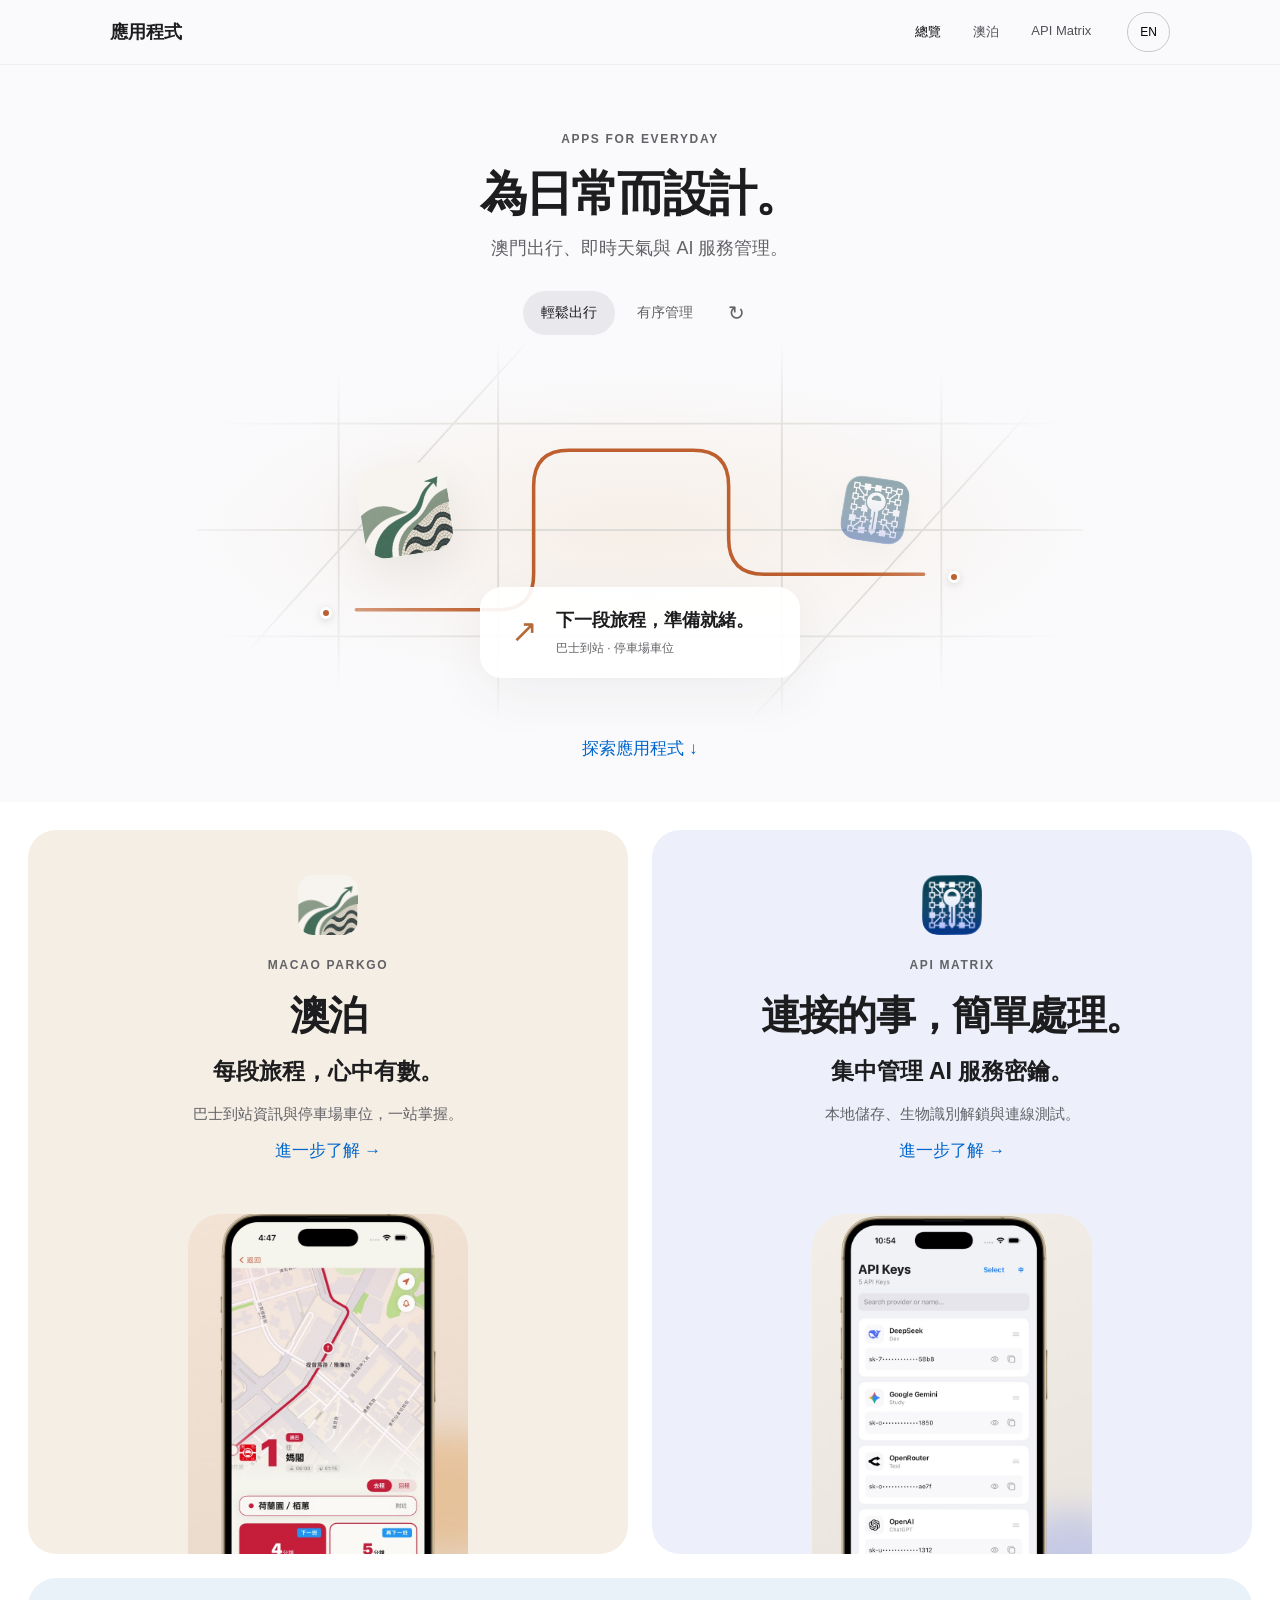
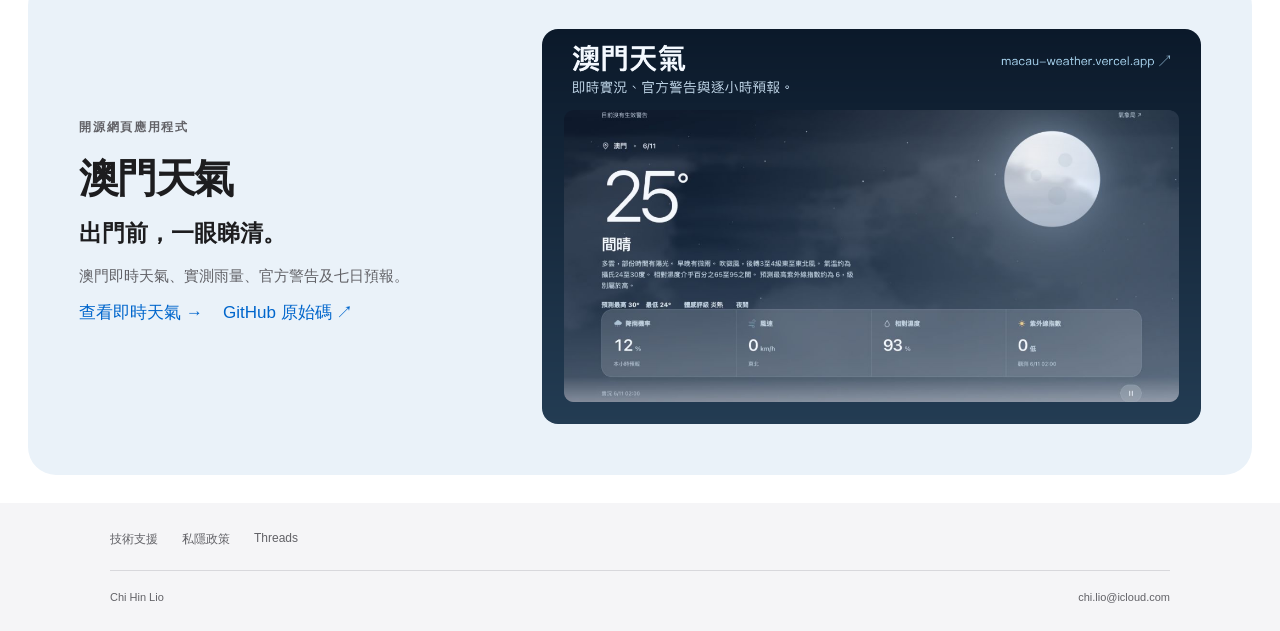
==== commit a40d5e7a: "Feature Macau Weather on the apps overview" ====
--- a/index.html
+++ b/index.html
@@ -1 +1,38 @@
-<!doctype html><html lang="zh-Hant"><head><meta charset="utf-8"><meta name="viewport" content="width=device-width,initial-scale=1"><meta name="description" content="探索澳泊 Macao ParkGo 與 API Matrix，讓出行與 AI 服務管理更加便捷。"><meta name="theme-color" content="#f5f5f7"><title>應用程式｜澳泊與 API Matrix</title><link rel="canonical" href="https://chihin-lio.github.io/"><link rel="icon" href="assets/app-icon.png"><link rel="stylesheet" href="assets/site.css"><script src="assets/site.js" defer></script></head><body><a class="skip" href="#main"><span class="" data-zh="跳至內容" data-en="Skip to content">跳至內容</span></a><header class="nav"><nav aria-label="Main navigation"><a class="brand" href="index.html"><span class="" data-zh="應用程式" data-en="Apps">應用程式</span></a><div class="nav-links"><a aria-current=page href="index.html"><span class="" data-zh="總覽" data-en="Overview">總覽</span></a><a  href="parking.html"><span class="" data-zh="澳泊" data-en="Macao ParkGo">澳泊</span></a><a  href="api-matrix.html"><span class="" data-zh="API Matrix" data-en="API Matrix">API Matrix</span></a></div><button class="language" aria-label="Switch language" type="button">EN</button></nav></header><main id="main"><section class="home-intro"><p class="eyebrow">APPS FOR EVERYDAY</p><h1 class="" data-zh="為日常而設計。" data-en="Designed for your everyday.">為日常而設計。</h1><p class="lead" data-zh="從澳門出行，到 AI 服務管理。" data-en="From getting around Macao to managing AI services.">從澳門出行，到 AI 服務管理。</p><div class="story-controls" role="group" aria-label="Visual story"><button data-scene="journey" aria-pressed="true"><span class="" data-zh="輕鬆出行" data-en="Get moving">輕鬆出行</span></button><button data-scene="matrix" aria-pressed="false"><span class="" data-zh="有序管理" data-en="Stay organised">有序管理</span></button><button class="replay" aria-label="Replay animation">↻</button></div><div class="story" data-mode="journey"><div class="story-glow"></div><svg class="story-lines" viewBox="0 0 1000 440" fill="none" aria-hidden="true"><g class="streets" stroke="#dddcd7" stroke-width="2"><path d="M0 100H1000M0 220H1000M0 340H1000M160 0V440M340 0V440M660 0V440M840 0V440"/><path d="M0 420 380 0M620 440 1000 20"/></g><g class="route" stroke="#bd5f2e" stroke-width="4" stroke-linecap="round"><path d="M180 310H340Q380 310 380 270V170Q380 130 420 130H560Q600 130 600 170V230Q600 270 640 270H820"/></g><g class="connections" stroke="#7290f4" stroke-width="3"><path d="M200 100 500 220 800 100M200 340 500 220 800 340M500 30V410"/></g></svg><div class="story-node node-left"><img class="app-icon" src="assets/app-icon.png" alt="澳泊 Macao ParkGo" width="96" height="96"></div><div class="story-node node-right"><img class="app-icon" src="assets/apimatrix-icon.png" alt="API Matrix" width="96" height="96"></div><div class="scene-card journey-card"><span class="scene-symbol">↗</span><strong class="" data-zh="下一段旅程，準備就緒。" data-en="Ready for your next journey.">下一段旅程，準備就緒。</strong><span class="sub" data-zh="巴士到站 · 停車場車位" data-en="Bus arrivals · Parking availability">巴士到站 · 停車場車位</span></div><div class="scene-card matrix-card"><span class="scene-symbol">⌘</span><strong class="" data-zh="每個連接，井然有序。" data-en="Every connection, in order.">每個連接，井然有序。</strong><span class="sub" data-zh="集中管理 · 本地儲存" data-en="Organised keys · Local storage">集中管理 · 本地儲存</span></div><span class="scene-dot dot-a"></span><span class="scene-dot dot-b"></span></div><a class="text-link" href="#apps"><span class="" data-zh="探索應用程式 ↓" data-en="Explore the apps ↓">探索應用程式 ↓</span></a></section><section id="apps" class="products"><article class="product-card warm"><div class="card-copy"><img class="card-icon" src="assets/app-icon.png" alt="澳泊 Macao ParkGo" width="96" height="96"><p class="eyebrow">MACAO PARKGO</p><h2 class="" data-zh="澳泊" data-en="Macao ParkGo">澳泊</h2><p class="card-tagline" data-zh="每段旅程，心中有數。" data-en="A clearer way to get around.">每段旅程，心中有數。</p><p class="" data-zh="巴士到站資訊與停車場車位，一站掌握。" data-en="Bus arrivals and parking availability, together.">巴士到站資訊與停車場車位，一站掌握。</p><a class="text-link" href="parking.html"><span class="" data-zh="進一步了解 →" data-en="Learn more →">進一步了解 →</span></a></div><a class="card-image" href="parking.html"><img src="assets/parkgo-1.jpg" alt="澳泊官方巴士路線截圖" width="740" height="1600" decoding="async"></a></article><article class="product-card cool"><div class="card-copy"><img class="card-icon" src="assets/apimatrix-icon.png" alt="API Matrix" width="96" height="96"><p class="eyebrow">API MATRIX</p><h2 class="" data-zh="連接的事，簡單處理。" data-en="Bring your keys together.">連接的事，簡單處理。</h2><p class="card-tagline" data-zh="集中管理 AI 服務密鑰。" data-en="Your AI services, organised.">集中管理 AI 服務密鑰。</p><p class="" data-zh="本地儲存、生物識別解鎖與連線測試。" data-en="Local storage, biometric unlock and connectivity testing.">本地儲存、生物識別解鎖與連線測試。</p><a class="text-link" href="api-matrix.html"><span class="" data-zh="進一步了解 →" data-en="Learn more →">進一步了解 →</span></a></div><a class="card-image" href="api-matrix.html"><img src="assets/matrix-1.jpg" alt="API Matrix 官方密鑰管理截圖" width="739" height="1600" decoding="async"></a></article></section></main><footer><div class="footer-links"><a href="support.html"><span class="" data-zh="技術支援" data-en="Support">技術支援</span></a><a href="privacy.html"><span class="" data-zh="私隱政策" data-en="Privacy">私隱政策</span></a><a href="https://www.threads.com/@macaoparkgo">Threads</a></div><div class="signature"><span>Chi Hin Lio</span><a href="mailto:chi.lio@icloud.com">chi.lio@icloud.com</a></div></footer><dialog class="viewer" aria-label="App screenshot"><button class="close" aria-label="Close">×</button><button class="prev" aria-label="Previous screenshot">‹</button><img src="assets/parkgo-1.jpg" alt=""><button class="next" aria-label="Next screenshot">›</button><p class="counter" aria-live="polite"></p></dialog></body></html>+<!doctype html><html lang="zh-Hant"><head><meta charset="utf-8"><meta name="viewport" content="width=device-width,initial-scale=1"><meta name="theme-color" content="#f5f5f7"><title>應用程式｜澳泊、API Matrix 與澳門天氣</title><link rel="icon" href="assets/app-icon.png"><link rel="stylesheet" href="assets/site.css"><script src="assets/site.js" defer></script>
+<meta name="description" content="探索澳泊、API Matrix 與澳門天氣。查看澳門交通與即時天氣，或集中管理 AI 服務密鑰。">
+<link rel="canonical" href="https://chihin-lio.github.io/">
+<meta name="author" content="Chi Hin Lio">
+<meta property="og:type" content="website">
+<meta property="og:site_name" content="Chi Hin Lio · Apps">
+<meta property="og:locale" content="zh_TW">
+<meta property="og:title" content="應用程式｜澳泊、API Matrix 與澳門天氣">
+<meta property="og:description" content="探索澳泊、API Matrix 與澳門天氣。查看澳門交通與即時天氣，或集中管理 AI 服務密鑰。">
+<meta property="og:url" content="https://chihin-lio.github.io/">
+<meta property="og:image" content="https://chihin-lio.github.io/assets/og/home.jpg">
+<meta property="og:image:secure_url" content="https://chihin-lio.github.io/assets/og/home.jpg">
+<meta property="og:image:type" content="image/jpeg">
+<meta property="og:image:width" content="1200">
+<meta property="og:image:height" content="630">
+<meta property="og:image:alt" content="澳泊與 API Matrix，為日常而設計。">
+<meta name="twitter:card" content="summary_large_image">
+<meta name="twitter:title" content="應用程式｜澳泊、API Matrix 與澳門天氣">
+<meta name="twitter:description" content="探索澳泊、API Matrix 與澳門天氣。查看澳門交通與即時天氣，或集中管理 AI 服務密鑰。">
+<meta name="twitter:image" content="https://chihin-lio.github.io/assets/og/home.jpg">
+<meta name="twitter:image:alt" content="澳泊與 API Matrix，為日常而設計。">
+<link rel="apple-touch-icon" href="https://chihin-lio.github.io/assets/app-icon.png">
+<script type="application/ld+json">{"@context":"https://schema.org","@graph":[{"@type":"WebSite","@id":"https://chihin-lio.github.io/#website","url":"https://chihin-lio.github.io/","name":"Chi Hin Lio · Apps","inLanguage":["zh-Hant","en"],"author":{"@type":"Person","name":"Chi Hin Lio"}},{"@type":"WebPage","@id":"https://chihin-lio.github.io/#webpage","url":"https://chihin-lio.github.io/","name":"應用程式｜澳泊、API Matrix 與澳門天氣","description":"探索澳泊、API Matrix 與澳門天氣。查看澳門交通與即時天氣，或集中管理 AI 服務密鑰。","inLanguage":"zh-Hant","isPartOf":{"@id":"https://chihin-lio.github.io/#website"},"primaryImageOfPage":{"@type":"ImageObject","url":"https://chihin-lio.github.io/assets/og/home.jpg","width":1200,"height":630},"about":[{"@id":"https://chihin-lio.github.io/parking.html#app"},{"@id":"https://chihin-lio.github.io/api-matrix.html#app"}]},{"@type":"MobileApplication","@id":"https://chihin-lio.github.io/parking.html#app","name":"澳泊 Macao ParkGo","url":"https://chihin-lio.github.io/parking.html","description":"澳泊 Macao ParkGo 整合澳門巴士到站時間、路線查詢、停車場車位及輕軌資訊，讓每段旅程心中有數。支援 iOS 及 Android。","applicationCategory":"TravelApplication","operatingSystem":"iOS, Android","image":"https://chihin-lio.github.io/assets/app-icon.png","installUrl":"https://apps.apple.com/mo/app/id6767880155","author":{"@type":"Person","name":"Chi Hin Lio"}},{"@type":"MobileApplication","@id":"https://chihin-lio.github.io/api-matrix.html#app","name":"API Matrix","url":"https://chihin-lio.github.io/api-matrix.html","description":"用 API Matrix 集中管理 AI 服務 API 密鑰，支援裝置本地儲存、生物識別解鎖、連線測試，以及支援服務的用量與費用查詢。","applicationCategory":"UtilitiesApplication","operatingSystem":"iOS","image":"https://chihin-lio.github.io/assets/apimatrix-icon.png","installUrl":"https://apps.apple.com/mo/app/id6779679646","author":{"@type":"Person","name":"Chi Hin Lio"}}]}</script>
+</head><body><a class="skip" href="#main"><span class="" data-zh="跳至內容" data-en="Skip to content">跳至內容</span></a><header class="nav"><nav aria-label="Main navigation"><a class="brand" href="index.html"><span class="" data-zh="應用程式" data-en="Apps">應用程式</span></a><div class="nav-links"><a aria-current=page href="index.html"><span class="" data-zh="總覽" data-en="Overview">總覽</span></a><a  href="parking.html"><span class="" data-zh="澳泊" data-en="Macao ParkGo">澳泊</span></a><a  href="api-matrix.html"><span class="" data-zh="API Matrix" data-en="API Matrix">API Matrix</span></a></div><button class="language" aria-label="Switch language" type="button">EN</button></nav></header><main id="main"><section class="home-intro"><p class="eyebrow">APPS FOR EVERYDAY</p><h1 class="" data-zh="為日常而設計。" data-en="Designed for your everyday.">為日常而設計。</h1><p class="lead" data-zh="澳門出行、即時天氣與 AI 服務管理。" data-en="Macao mobility, live weather and AI service management.">澳門出行、即時天氣與 AI 服務管理。</p><div class="story-controls" role="group" aria-label="Visual story"><button data-scene="journey" aria-pressed="true"><span class="" data-zh="輕鬆出行" data-en="Get moving">輕鬆出行</span></button><button data-scene="matrix" aria-pressed="false"><span class="" data-zh="有序管理" data-en="Stay organised">有序管理</span></button><button class="replay" aria-label="Replay animation">↻</button></div><div class="story" data-mode="journey"><div class="story-glow"></div><svg class="story-lines" viewBox="0 0 1000 440" fill="none" aria-hidden="true"><g class="streets" stroke="#dddcd7" stroke-width="2"><path d="M0 100H1000M0 220H1000M0 340H1000M160 0V440M340 0V440M660 0V440M840 0V440"/><path d="M0 420 380 0M620 440 1000 20"/></g><g class="route" stroke="#bd5f2e" stroke-width="4" stroke-linecap="round"><path d="M180 310H340Q380 310 380 270V170Q380 130 420 130H560Q600 130 600 170V230Q600 270 640 270H820"/></g><g class="connections" stroke="#7290f4" stroke-width="3"><path d="M200 100 500 220 800 100M200 340 500 220 800 340M500 30V410"/></g></svg><div class="story-node node-left"><img class="app-icon" src="assets/app-icon.png" alt="澳泊 Macao ParkGo" width="96" height="96"></div><div class="story-node node-right"><img class="app-icon" src="assets/apimatrix-icon.png" alt="API Matrix" width="96" height="96"></div><div class="scene-card journey-card"><span class="scene-symbol">↗</span><strong class="" data-zh="下一段旅程，準備就緒。" data-en="Ready for your next journey.">下一段旅程，準備就緒。</strong><span class="sub" data-zh="巴士到站 · 停車場車位" data-en="Bus arrivals · Parking availability">巴士到站 · 停車場車位</span></div><div class="scene-card matrix-card"><span class="scene-symbol">⌘</span><strong class="" data-zh="每個連接，井然有序。" data-en="Every connection, in order.">每個連接，井然有序。</strong><span class="sub" data-zh="集中管理 · 本地儲存" data-en="Organised keys · Local storage">集中管理 · 本地儲存</span></div><span class="scene-dot dot-a"></span><span class="scene-dot dot-b"></span></div><a class="text-link" href="#apps"><span class="" data-zh="探索應用程式 ↓" data-en="Explore the apps ↓">探索應用程式 ↓</span></a></section><section id="apps" class="products"><article class="product-card warm"><div class="card-copy"><img class="card-icon" src="assets/app-icon.png" alt="澳泊 Macao ParkGo" width="96" height="96"><p class="eyebrow">MACAO PARKGO</p><h2 class="" data-zh="澳泊" data-en="Macao ParkGo">澳泊</h2><p class="card-tagline" data-zh="每段旅程，心中有數。" data-en="A clearer way to get around.">每段旅程，心中有數。</p><p class="" data-zh="巴士到站資訊與停車場車位，一站掌握。" data-en="Bus arrivals and parking availability, together.">巴士到站資訊與停車場車位，一站掌握。</p><a class="text-link" href="parking.html"><span class="" data-zh="進一步了解 →" data-en="Learn more →">進一步了解 →</span></a></div><a class="card-image" href="parking.html"><img src="assets/parkgo-1.jpg" alt="澳泊官方巴士路線截圖" width="740" height="1600" decoding="async"></a></article><article class="product-card cool"><div class="card-copy"><img class="card-icon" src="assets/apimatrix-icon.png" alt="API Matrix" width="96" height="96"><p class="eyebrow">API MATRIX</p><h2 class="" data-zh="連接的事，簡單處理。" data-en="Bring your keys together.">連接的事，簡單處理。</h2><p class="card-tagline" data-zh="集中管理 AI 服務密鑰。" data-en="Your AI services, organised.">集中管理 AI 服務密鑰。</p><p class="" data-zh="本地儲存、生物識別解鎖與連線測試。" data-en="Local storage, biometric unlock and connectivity testing.">本地儲存、生物識別解鎖與連線測試。</p><a class="text-link" href="api-matrix.html"><span class="" data-zh="進一步了解 →" data-en="Learn more →">進一步了解 →</span></a></div><a class="card-image" href="api-matrix.html"><img src="assets/matrix-1.jpg" alt="API Matrix 官方密鑰管理截圖" width="739" height="1600" decoding="async"></a></article>
+<article class="product-card weather" id="macau-weather">
+  <div class="card-copy">
+    <p class="eyebrow" data-zh="開源網頁應用程式" data-en="OPEN SOURCE WEB APP">開源網頁應用程式</p>
+    <h2 data-zh="澳門天氣" data-en="Macau Weather">澳門天氣</h2>
+    <p class="card-tagline" data-zh="出門前，一眼睇清。" data-en="Know what to expect before you head out.">出門前，一眼睇清。</p>
+    <p data-zh="澳門即時天氣、實測雨量、官方警告及七日預報。" data-en="Live weather, observed rainfall, official alerts and a seven-day forecast for Macau.">澳門即時天氣、實測雨量、官方警告及七日預報。</p>
+    <div class="weather-links">
+      <a class="text-link" href="https://macau-weather.vercel.app/" data-zh="查看即時天氣 →" data-en="View live weather →">查看即時天氣 →</a>
+      <a class="text-link" href="https://github.com/HiNesslio/macau-weather" data-zh="GitHub 原始碼 ↗" data-en="GitHub source ↗">GitHub 原始碼 ↗</a>
+    </div>
+  </div>
+  <img class="weather-preview" src="assets/macau-weather-preview.png" alt="" width="1200" height="720" loading="lazy" decoding="async">
+</article>
+</section></main><footer><div class="footer-links"><a href="support.html"><span class="" data-zh="技術支援" data-en="Support">技術支援</span></a><a href="privacy.html"><span class="" data-zh="私隱政策" data-en="Privacy">私隱政策</span></a><a href="https://www.threads.com/@macaoparkgo">Threads</a></div><div class="signature"><span>Chi Hin Lio</span><a href="mailto:chi.lio@icloud.com">chi.lio@icloud.com</a></div></footer><dialog class="viewer" aria-label="App screenshot"><button class="close" aria-label="Close">×</button><button class="prev" aria-label="Previous screenshot">‹</button><img src="assets/parkgo-1.jpg" alt=""><button class="next" aria-label="Next screenshot">›</button><p class="counter" aria-live="polite"></p></dialog></body></html>
--- a/assets/site.css
+++ b/assets/site.css
@@ -3,3 +3,24 @@
 .hero-screens{align-items:flex-start}
 body:has(dialog[open]){overflow:hidden}
 .store-badge{display:inline-flex;align-items:center;justify-content:center;padding:12px;line-height:0;border-radius:4px;flex-shrink:0}.store-badge img{height:48px;width:auto;max-width:none}.store-badge:focus-visible{outline-offset:0}@media(max-width:760px){.store-badge img{height:44px}}
+@media(max-width:760px){.product-hero.warm .actions .text-link{flex-basis:100%;padding-top:0}.download:has(.apk-badge) .actions{flex-direction:row;gap:16px}}
+
+.parkgo-faq{max-width:900px;margin:72px auto;padding:0 30px}.parkgo-faq h2{font-size:clamp(30px,4vw,44px);margin-bottom:30px}.parkgo-faq details{border-top:1px solid #d2d2d7;padding:0}.parkgo-faq details:last-child{border-bottom:1px solid #d2d2d7}.parkgo-faq summary{cursor:pointer;font-size:19px;font-weight:600;line-height:1.5;padding:22px 4px}.parkgo-faq summary:focus-visible{outline:3px solid #1675df;outline-offset:2px}.parkgo-faq details p{font-size:17px;color:var(--muted);padding:0 4px 24px;max-width:740px}@media(max-width:760px){.parkgo-faq{margin:56px auto;padding:0 26px}.parkgo-faq summary{font-size:18px}}
+
+.product-card.weather {
+  grid-column: 1 / -1;
+  display: grid;
+  grid-template-columns: minmax(0, 2fr) minmax(0, 3fr);
+  align-items: center;
+  gap: 24px;
+  padding: clamp(20px, 4vw, 52px);
+  text-align: left;
+  background: #eaf2f9;
+}
+.weather .card-copy { padding: 0; }
+.weather-links { display: flex; flex-wrap: wrap; gap: 4px 20px; }
+.weather-links a { display: inline-flex; align-items: center; min-height: 44px; }
+.weather-preview { display: block; width: 100%; height: auto; border-radius: 16px; }
+@media (max-width: 720px) {
+  .product-card.weather { grid-template-columns: minmax(0, 1fr); gap: 16px; }
+}
